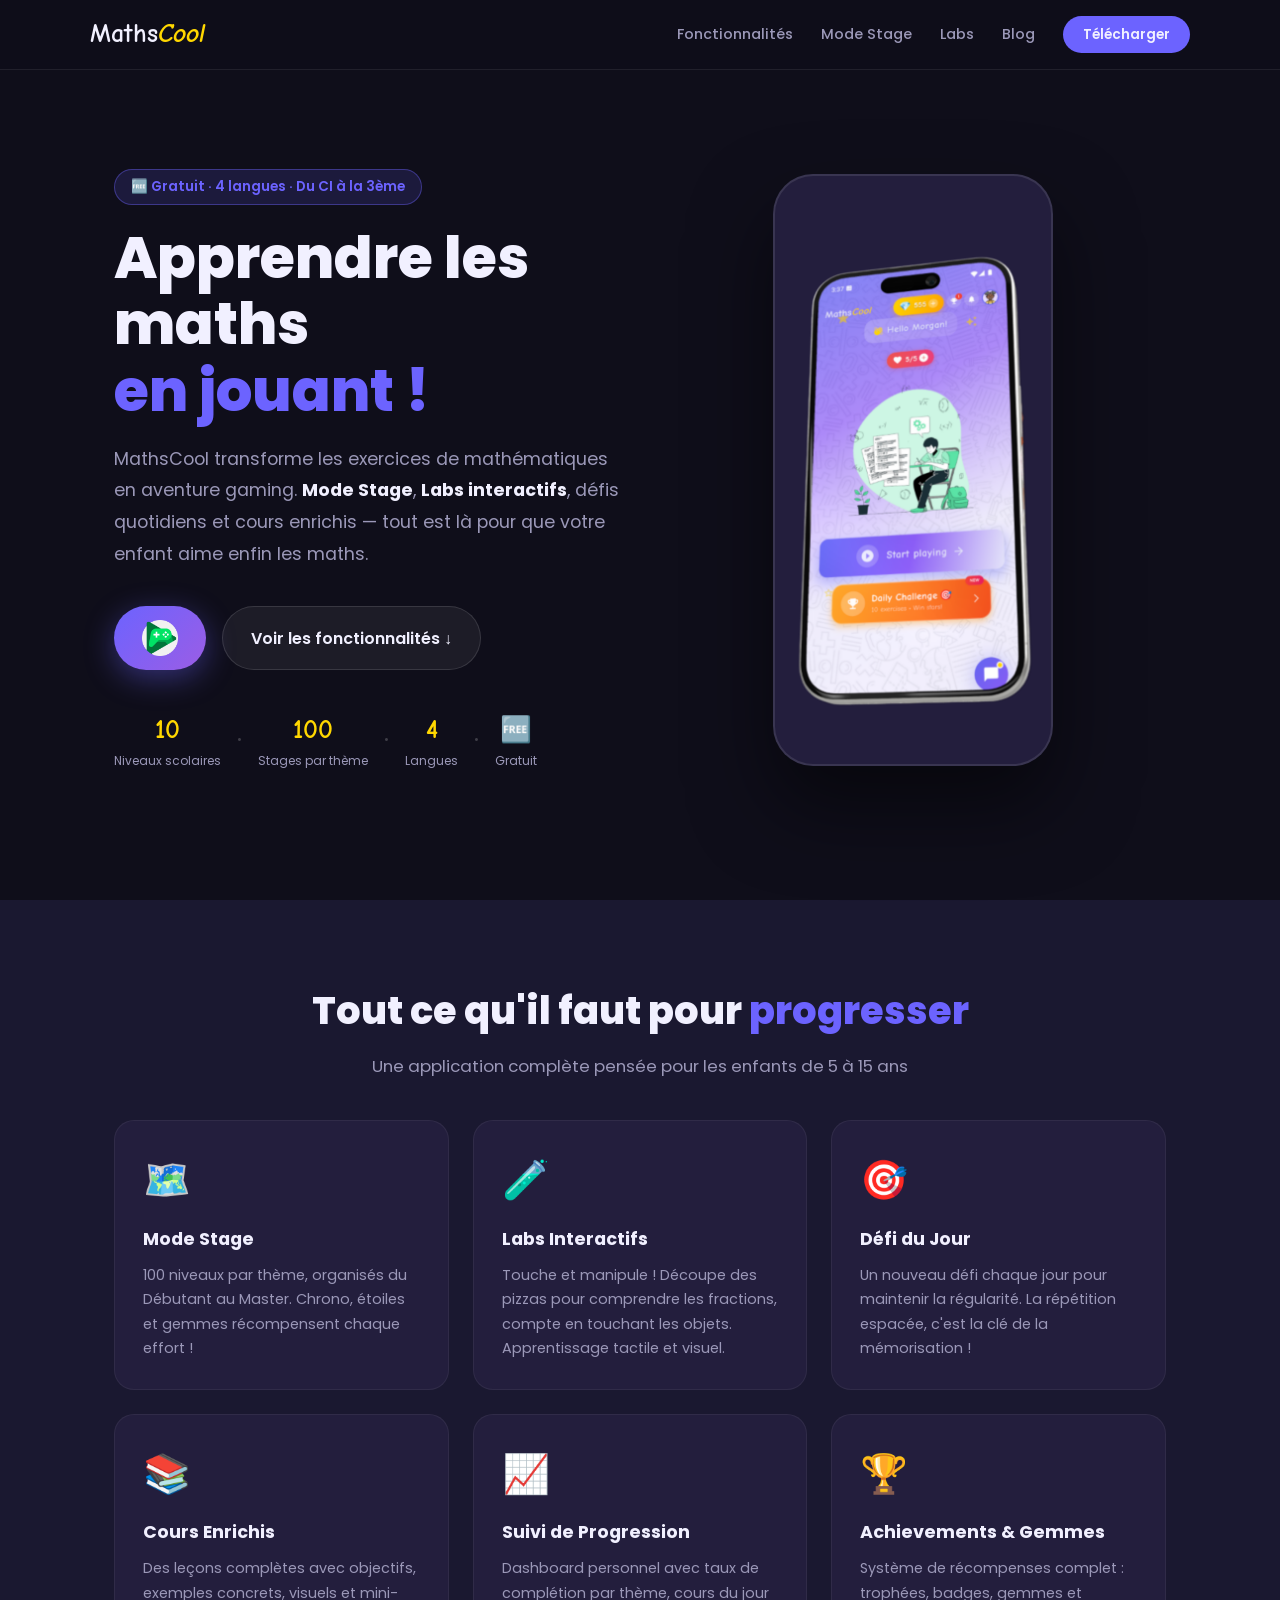
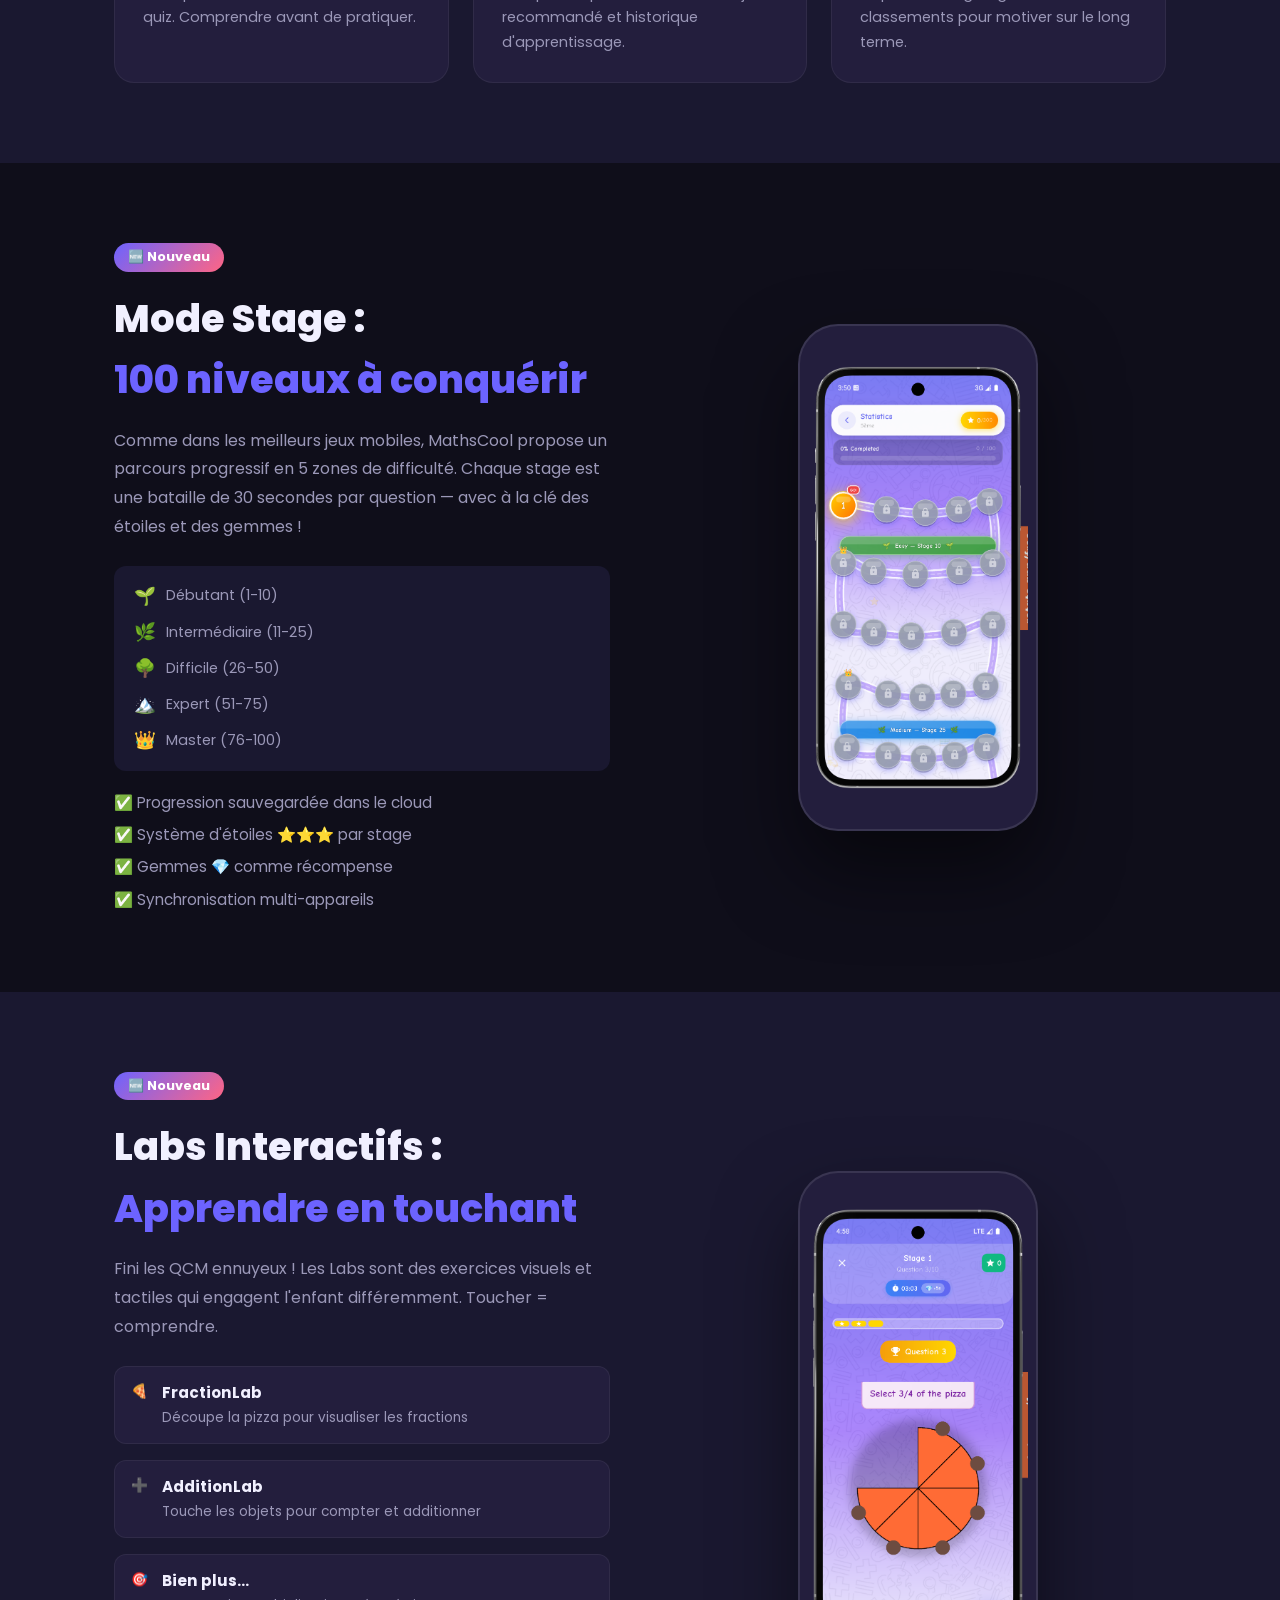
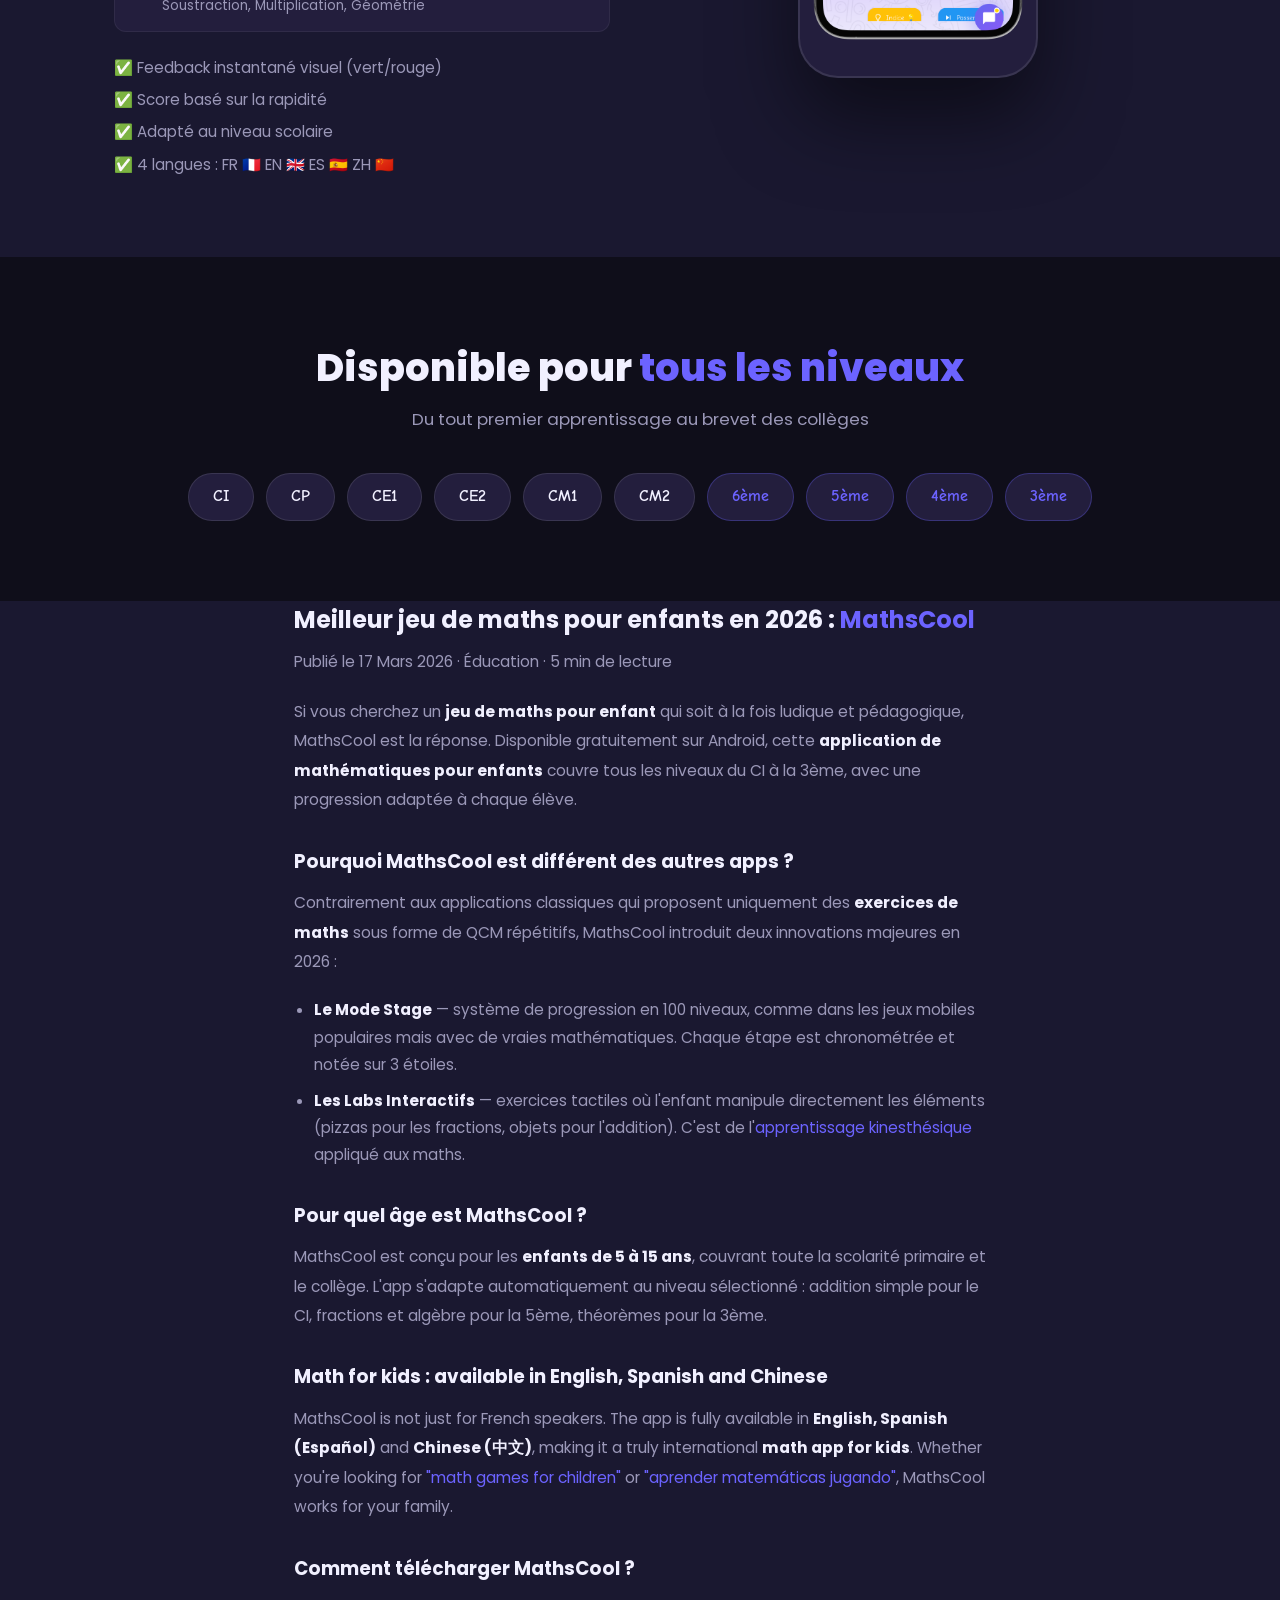
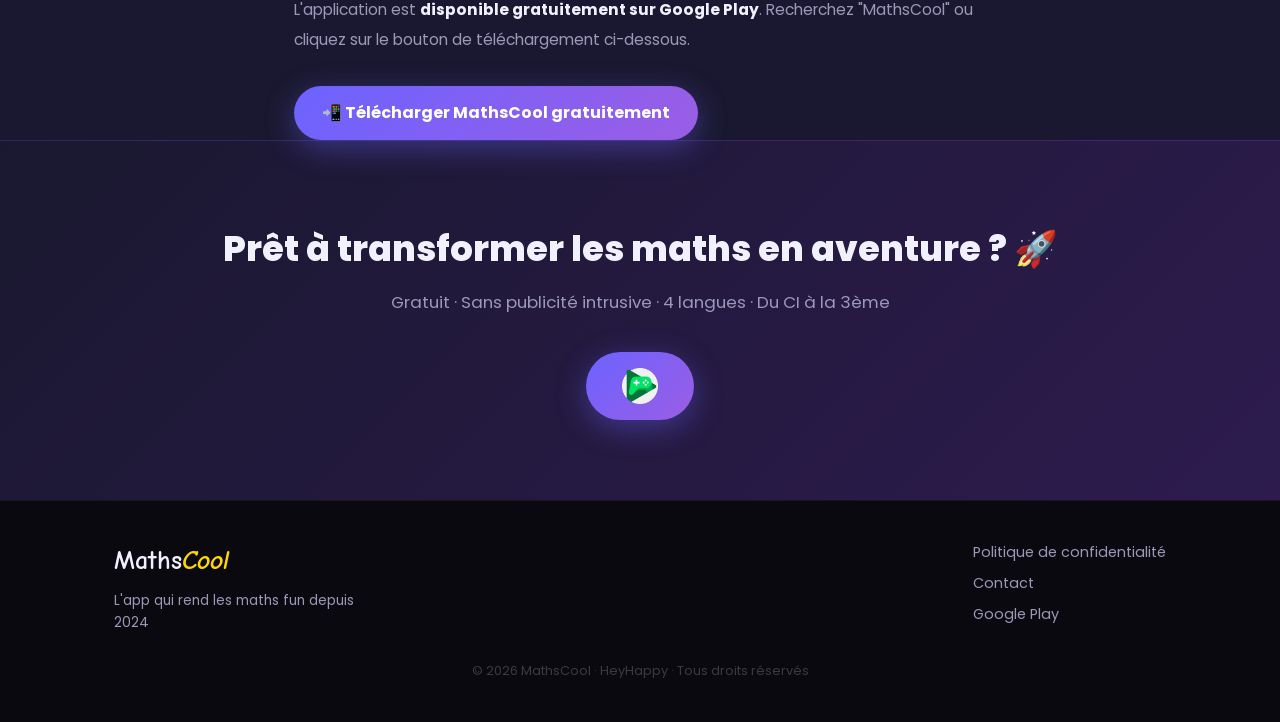
==== index.html @ ab399772 "Add files via upload" ====
<!DOCTYPE html>
<html lang="fr">
<head>
  <meta charset="UTF-8" />
  <meta name="viewport" content="width=device-width, initial-scale=1.0"/>

  <!-- ====== SEO TITLE & META ====== -->
  <title>MathsCool – Meilleur jeu de maths pour enfants (CI à 3ème) | Gratuit</title>
  <meta name="description"
        content="MathsCool : apprendre les maths en jouant ! Quiz, Labs interactifs, Mode Stage, Défis quotidiens. Gratuit, du CI à la 3ème. Disponible sur Google Play." />
  <meta name="keywords"
        content="jeux de maths enfant, math for kids, apprendre les maths en jouant, application mathématiques primaire collège, maths CE1 CE2 CM1 CM2, exercices maths interactifs, mathscool, quiz maths enfant, maths 6ème 5ème, jeu éducatif gratuit" />
  <meta name="author" content="MathsCool" />
  <meta name="robots" content="index, follow" />
  <link rel="canonical" href="https://happyazondekon.github.io/maths-cool/" />

  <!-- ====== OPEN GRAPH (Facebook / WhatsApp) ====== -->
  <meta property="og:type" content="website" />
  <meta property="og:url" content="https://happyazondekon.github.io/maths-cool/" />
  <meta property="og:title" content="MathsCool – Apprendre les maths en jouant 🎮" />
  <meta property="og:description"
        content="Mode Stage, Labs interactifs, Défis quotidiens. L'app qui transforme les maths en aventure. Gratuit sur Google Play !" />
  <meta property="og:image" content="https://happyazondekon.github.io/maths-cool/assets/og-image.png" />
  <meta property="og:locale" content="fr_FR" />
  <meta property="og:site_name" content="MathsCool" />

  <!-- ====== TWITTER CARD ====== -->
  <meta name="twitter:card" content="summary_large_image" />
  <meta name="twitter:title" content="MathsCool – Apprendre les maths en jouant 🎮" />
  <meta name="twitter:description"
        content="Mode Stage, Labs interactifs, quiz et défis quotidiens ! Gratuit pour enfants du CI à la 3ème." />
  <meta name="twitter:image" content="https://happyazondekon.github.io/maths-cool/assets/og-image.png" />

  <!-- ====== STRUCTURED DATA (Google Rich Snippets) ====== -->
  <script type="application/ld+json">
  {
    "@context": "https://schema.org",
    "@type": "SoftwareApplication",
    "name": "MathsCool",
    "operatingSystem": "ANDROID",
    "applicationCategory": "EducationalApplication",
    "genre": "Educational Game",
    "description": "MathsCool est l'application de mathématiques interactive pour enfants du CI à la 3ème. Mode Stage, Labs interactifs, Défis quotidiens, Cours enrichis.",
    "url": "https://happyazondekon.github.io/maths-cool/",
    "downloadUrl": "https://play.google.com/store/apps/details?id=com.heyhappy.mathscool",
    "screenshot": "https://happyazondekon.github.io/maths-cool/assets/screenshot1.png",
    "offers": {
      "@type": "Offer",
      "price": "0",
      "priceCurrency": "EUR"
    },
    "aggregateRating": {
      "@type": "AggregateRating",
      "ratingValue": "4.8",
      "ratingCount": "120"
    },
    "author": {
      "@type": "Organization",
      "name": "HeyHappy"
    },
    "inLanguage": ["fr", "en", "es", "zh"],
    "audience": {
      "@type": "EducationalAudience",
      "educationalRole": "student",
      "audienceType": "Children aged 5-15"
    }
  }
  </script>

  <!-- ====== FAVICON ====== -->
  <link rel="icon" type="image/png" href="assets/icon.png" />
  <link rel="apple-touch-icon" href="assets/icon.png" />

  <!-- ====== FONTS ====== -->
  <link rel="preconnect" href="https://fonts.googleapis.com" />
  <link href="https://fonts.googleapis.com/css2?family=Comic+Neue:wght@400;700&family=Poppins:wght@400;600;700;800&display=swap" rel="stylesheet" />

  <link rel="stylesheet" href="style.css" />
</head>

<body>

  <!-- ===== NAV ===== -->
  <nav class="navbar">
    <div class="nav-inner">
      <a href="#" class="nav-logo">Maths<span>Cool</span></a>
      <div class="nav-links">
        <a href="#features">Fonctionnalités</a>
        <a href="#stage">Mode Stage</a>
        <a href="#labs">Labs</a>
        <a href="#article">Blog</a>
        <a href="#download" class="btn-nav">Télécharger</a>
      </div>
    </div>
  </nav>

  <!-- ===== HERO ===== -->
  <header class="hero" id="hero">
    <div class="hero-content">
      <div class="hero-badge">🆓 Gratuit · 4 langues · Du CI à la 3ème</div>
      <h1>
        Apprendre les maths<br/>
        <span class="highlight">en jouant !</span>
      </h1>
      <p class="hero-sub">
        MathsCool transforme les exercices de mathématiques en aventure gaming.
        <strong>Mode Stage</strong>, <strong>Labs interactifs</strong>, défis quotidiens
        et cours enrichis — tout est là pour que votre enfant aime enfin les maths.
      </p>
      <div class="hero-cta">
        <a href="https://play.google.com/store/apps/details?id=com.heyhappy.mathscool"
           target="_blank" rel="noopener" class="btn-primary" id="download">
          <img src="assets/google-play-badge.png" alt="Télécharger sur Google Play" class="play-badge" />
        </a>
        <a href="#features" class="btn-secondary">Voir les fonctionnalités ↓</a>
      </div>
      <div class="hero-stats">
        <div class="stat"><span class="stat-num">10</span><span>Niveaux scolaires</span></div>
        <div class="stat-sep">·</div>
        <div class="stat"><span class="stat-num">100</span><span>Stages par thème</span></div>
        <div class="stat-sep">·</div>
        <div class="stat"><span class="stat-num">4</span><span>Langues</span></div>
        <div class="stat-sep">·</div>
        <div class="stat"><span class="stat-num">🆓</span><span>Gratuit</span></div>
      </div>
    </div>
    <div class="hero-visual">
      <div class="phone-mockup">
        <img src="assets/screenshot1.png" alt="Capture d'écran MathsCool - Accueil" loading="lazy" />
      </div>
    </div>
  </header>

  <!-- ===== FEATURES ===== -->
  <section class="features" id="features">
    <div class="container">
      <h2>Tout ce qu'il faut pour <span class="highlight">progresser</span></h2>
      <p class="section-sub">Une application complète pensée pour les enfants de 5 à 15 ans</p>

      <div class="feature-grid">
        <div class="feature-card">
          <div class="feature-icon">🗺️</div>
          <h3>Mode Stage</h3>
          <p>100 niveaux par thème, organisés du Débutant au Master. Chrono, étoiles et gemmes récompensent chaque effort !</p>
        </div>
        <div class="feature-card">
          <div class="feature-icon">🧪</div>
          <h3>Labs Interactifs</h3>
          <p>Touche et manipule ! Découpe des pizzas pour comprendre les fractions, compte en touchant les objets. Apprentissage tactile et visuel.</p>
        </div>
        <div class="feature-card">
          <div class="feature-icon">🎯</div>
          <h3>Défi du Jour</h3>
          <p>Un nouveau défi chaque jour pour maintenir la régularité. La répétition espacée, c'est la clé de la mémorisation !</p>
        </div>
        <div class="feature-card">
          <div class="feature-icon">📚</div>
          <h3>Cours Enrichis</h3>
          <p>Des leçons complètes avec objectifs, exemples concrets, visuels et mini-quiz. Comprendre avant de pratiquer.</p>
        </div>
        <div class="feature-card">
          <div class="feature-icon">📈</div>
          <h3>Suivi de Progression</h3>
          <p>Dashboard personnel avec taux de complétion par thème, cours du jour recommandé et historique d'apprentissage.</p>
        </div>
        <div class="feature-card">
          <div class="feature-icon">🏆</div>
          <h3>Achievements & Gemmes</h3>
          <p>Système de récompenses complet : trophées, badges, gemmes et classements pour motiver sur le long terme.</p>
        </div>
      </div>
    </div>
  </section>

  <!-- ===== MODE STAGE ===== -->
  <section class="stage-section" id="stage">
    <div class="container">
      <div class="split-layout">
        <div class="split-text">
          <div class="section-badge">🆕 Nouveau</div>
          <h2>Mode Stage :<br/><span class="highlight">100 niveaux à conquérir</span></h2>
          <p>
            Comme dans les meilleurs jeux mobiles, MathsCool propose un parcours progressif
            en 5 zones de difficulté. Chaque stage est une bataille de 30 secondes
            par question — avec à la clé des étoiles et des gemmes !
          </p>
          <div class="difficulty-zones">
            <div class="zone"><span class="zone-icon">🌱</span><span>Débutant (1-10)</span></div>
            <div class="zone"><span class="zone-icon">🌿</span><span>Intermédiaire (11-25)</span></div>
            <div class="zone"><span class="zone-icon">🌳</span><span>Difficile (26-50)</span></div>
            <div class="zone"><span class="zone-icon">🏔️</span><span>Expert (51-75)</span></div>
            <div class="zone"><span class="zone-icon">👑</span><span>Master (76-100)</span></div>
          </div>
          <ul class="check-list">
            <li>✅ Progression sauvegardée dans le cloud</li>
            <li>✅ Système d'étoiles ⭐⭐⭐ par stage</li>
            <li>✅ Gemmes 💎 comme récompense</li>
            <li>✅ Synchronisation multi-appareils</li>
          </ul>
        </div>
        <div class="split-visual">
          <div class="phone-mockup small">
            <img src="assets/screenshot-stage.png" alt="Capture d'écran Mode Stage MathsCool" loading="lazy" />
          </div>
        </div>
      </div>
    </div>
  </section>

  <!-- ===== LABS ===== -->
  <section class="labs-section" id="labs">
    <div class="container">
      <div class="split-layout reverse">
        <div class="split-visual">
          <div class="phone-mockup small">
            <img src="assets/screenshot-labs.png" alt="Capture d'écran Labs Interactifs MathsCool" loading="lazy" />
          </div>
        </div>
        <div class="split-text">
          <div class="section-badge">🆕 Nouveau</div>
          <h2>Labs Interactifs :<br/><span class="highlight">Apprendre en touchant</span></h2>
          <p>
            Fini les QCM ennuyeux ! Les Labs sont des exercices visuels et
            tactiles qui engagent l'enfant différemment. Toucher = comprendre.
          </p>
          <div class="labs-types">
            <div class="lab-type">
              <span class="lab-emoji">🍕</span>
              <div>
                <strong>FractionLab</strong>
                <span>Découpe la pizza pour visualiser les fractions</span>
              </div>
            </div>
            <div class="lab-type">
              <span class="lab-emoji">➕</span>
              <div>
                <strong>AdditionLab</strong>
                <span>Touche les objets pour compter et additionner</span>
              </div>
            </div>
            <div class="lab-type">
              <span class="lab-emoji">🎯</span>
              <div>
                <strong>Bien plus...</strong>
                <span>Soustraction, Multiplication, Géométrie</span>
              </div>
            </div>
          </div>
          <ul class="check-list">
            <li>✅ Feedback instantané visuel (vert/rouge)</li>
            <li>✅ Score basé sur la rapidité</li>
            <li>✅ Adapté au niveau scolaire</li>
            <li>✅ 4 langues : FR 🇫🇷 EN 🇬🇧 ES 🇪🇸 ZH 🇨🇳</li>
          </ul>
        </div>
      </div>
    </div>
  </section>

  <!-- ===== NIVEAUX ===== -->
  <section class="levels-section">
    <div class="container">
      <h2>Disponible pour <span class="highlight">tous les niveaux</span></h2>
      <p class="section-sub">Du tout premier apprentissage au brevet des collèges</p>
      <div class="levels-grid">
        <div class="level-chip">CI</div>
        <div class="level-chip">CP</div>
        <div class="level-chip">CE1</div>
        <div class="level-chip">CE2</div>
        <div class="level-chip">CM1</div>
        <div class="level-chip">CM2</div>
        <div class="level-chip college">6ème</div>
        <div class="level-chip college">5ème</div>
        <div class="level-chip college">4ème</div>
        <div class="level-chip college">3ème</div>
      </div>
    </div>
  </section>

  <!-- ===== ARTICLE SEO ===== -->
  <article class="article-section" id="article">
    <div class="container article-content">
      <h2>Meilleur jeu de maths pour enfants en 2026 : <span class="highlight">MathsCool</span></h2>
      <p class="article-meta">Publié le 17 Mars 2026 · Éducation · 5 min de lecture</p>

      <p>
        Si vous cherchez un <strong>jeu de maths pour enfant</strong> qui soit à la fois
        ludique et pédagogique, MathsCool est la réponse. Disponible gratuitement sur
        Android, cette <strong>application de mathématiques pour enfants</strong> couvre
        tous les niveaux du CI à la 3ème, avec une progression adaptée à chaque élève.
      </p>

      <h3>Pourquoi MathsCool est différent des autres apps ?</h3>
      <p>
        Contrairement aux applications classiques qui proposent uniquement des
        <strong>exercices de maths</strong> sous forme de QCM répétitifs,
        MathsCool introduit deux innovations majeures en 2026 :
      </p>
      <ul>
        <li>
          <strong>Le Mode Stage</strong> — système de progression en 100 niveaux,
          comme dans les jeux mobiles populaires mais avec de vraies mathématiques.
          Chaque étape est chronométrée et notée sur 3 étoiles.
        </li>
        <li>
          <strong>Les Labs Interactifs</strong> — exercices tactiles où l'enfant
          manipule directement les éléments (pizzas pour les fractions, objets pour l'addition).
          C'est de l'<em>apprentissage kinesthésique</em> appliqué aux maths.
        </li>
      </ul>

      <h3>Pour quel âge est MathsCool ?</h3>
      <p>
        MathsCool est conçu pour les <strong>enfants de 5 à 15 ans</strong>,
        couvrant toute la scolarité primaire et le collège. L'app s'adapte
        automatiquement au niveau sélectionné : addition simple pour le CI,
        fractions et algèbre pour la 5ème, théorèmes pour la 3ème.
      </p>

      <h3>Math for kids : available in English, Spanish and Chinese</h3>
      <p>
        MathsCool is not just for French speakers. The app is fully available
        in <strong>English, Spanish (Español)</strong> and <strong>Chinese (中文)</strong>,
        making it a truly international <strong>math app for kids</strong>.
        Whether you're looking for <em>"math games for children"</em> or
        <em>"aprender matemáticas jugando"</em>, MathsCool works for your family.
      </p>

      <h3>Comment télécharger MathsCool ?</h3>
      <p>
        L'application est <strong>disponible gratuitement sur Google Play</strong>.
        Recherchez "MathsCool" ou cliquez sur le bouton de téléchargement ci-dessous.
      </p>

      <div class="article-cta">
        <a href="https://play.google.com/store/apps/details?id=com.heyhappy.mathscool"
           target="_blank" rel="noopener" class="btn-primary">
          📲 Télécharger MathsCool gratuitement
        </a>
      </div>
    </div>
  </article>

  <!-- ===== DOWNLOAD CTA ===== -->
  <section class="download-cta">
    <div class="container">
      <h2>Prêt à transformer les maths en aventure ? 🚀</h2>
      <p>Gratuit · Sans publicité intrusive · 4 langues · Du CI à la 3ème</p>
      <a href="https://play.google.com/store/apps/details?id=com.heyhappy.mathscool"
         target="_blank" rel="noopener" class="btn-primary large">
        <img src="assets/google-play-badge.png" alt="Disponible sur Google Play" class="play-badge" />
      </a>
    </div>
  </section>

  <!-- ===== FOOTER ===== -->
  <footer class="footer">
    <div class="container">
      <div class="footer-inner">
        <div class="footer-brand">
          <span class="nav-logo">Maths<span>Cool</span></span>
          <p>L'app qui rend les maths fun depuis 2024</p>
        </div>
        <div class="footer-links">
          <a href="https://www.freeprivacypolicy.com/live/e637e9c8-9095-4940-a49b-287ad8f04180">Politique de confidentialité</a>
          <a href="mailto:heyhappyproject@gmail.com">Contact</a>
          <a href="https://play.google.com/store/apps/details?id=com.heyhappy.mathscool" target="_blank">Google Play</a>
        </div>
      </div>
      <p class="footer-copy">© 2026 MathsCool · HeyHappy · Tous droits réservés</p>
    </div>
  </footer>

</body>
</html>
---- style.css ----
/* ================================================
   MathsCool Landing Page - style.css
   ================================================ */

:root {
  --primary: #6C63FF;
  --secondary: #FF6584;
  --accent: #FFD700;
  --success: #10B981;
  --info: #0EA5E9;
  --bg: #0F0E1A;
  --surface: #1A1830;
  --surface2: #231E3D;
  --text: #F1F0FF;
  --text-muted: #9B98B8;
  --radius: 20px;
  --radius-sm: 12px;
  --font: 'Poppins', sans-serif;
  --font-fun: 'Comic Neue', cursive;
}

* { margin: 0; padding: 0; box-sizing: border-box; }

html { scroll-behavior: smooth; }

body {
  font-family: var(--font);
  background: var(--bg);
  color: var(--text);
  line-height: 1.6;
  overflow-x: hidden;
}

/* ===== UTILS ===== */
.container { max-width: 1100px; margin: 0 auto; padding: 0 24px; }
.highlight { color: var(--primary); }
.section-sub { color: var(--text-muted); font-size: 1.05rem; margin-top: 8px; margin-bottom: 40px; }

/* ===== NAVBAR ===== */
.navbar {
  position: fixed;
  top: 0; left: 0; right: 0;
  z-index: 100;
  background: rgba(15, 14, 26, 0.9);
  backdrop-filter: blur(12px);
  border-bottom: 1px solid rgba(255,255,255,0.08);
  padding: 14px 24px;
}
.nav-inner {
  max-width: 1100px;
  margin: 0 auto;
  display: flex;
  align-items: center;
  justify-content: space-between;
}
.nav-logo {
  font-family: var(--font-fun);
  font-size: 1.6rem;
  font-weight: 700;
  color: var(--text);
  text-decoration: none;
}
.nav-logo span { color: var(--accent); font-style: italic; }
.nav-links { display: flex; align-items: center; gap: 28px; }
.nav-links a {
  color: var(--text-muted);
  text-decoration: none;
  font-size: 0.9rem;
  font-weight: 500;
  transition: color 0.2s;
}
.nav-links a:hover { color: var(--text); }
.btn-nav {
  background: var(--primary) !important;
  color: var(--text) !important;
  padding: 8px 20px;
  border-radius: 50px;
  font-size: 0.85rem !important;
  font-weight: 600 !important;
  transition: opacity 0.2s !important;
}
.btn-nav:hover { opacity: 0.85; }

/* ===== HERO ===== */
.hero {
  min-height: 100vh;
  display: flex;
  align-items: center;
  justify-content: space-between;
  gap: 40px;
  padding: 120px 24px 80px;
  max-width: 1100px;
  margin: 0 auto;
}
.hero-content { flex: 1; }
.hero-badge {
  display: inline-block;
  background: rgba(108, 99, 255, 0.15);
  border: 1px solid rgba(108, 99, 255, 0.4);
  color: var(--primary);
  padding: 6px 16px;
  border-radius: 50px;
  font-size: 0.85rem;
  font-weight: 600;
  margin-bottom: 20px;
}
.hero h1 {
  font-size: clamp(2.2rem, 5vw, 3.6rem);
  font-weight: 800;
  line-height: 1.15;
  margin-bottom: 20px;
}
.hero-sub {
  color: var(--text-muted);
  font-size: 1.1rem;
  max-width: 520px;
  margin-bottom: 36px;
  line-height: 1.8;
}
.hero-sub strong { color: var(--text); }
.hero-cta { display: flex; flex-wrap: wrap; gap: 16px; margin-bottom: 40px; }

.btn-primary {
  display: inline-flex;
  align-items: center;
  gap: 10px;
  background: linear-gradient(135deg, var(--primary), #9B5DE5);
  color: white;
  padding: 14px 28px;
  border-radius: 50px;
  text-decoration: none;
  font-weight: 700;
  font-size: 1rem;
  box-shadow: 0 8px 30px rgba(108, 99, 255, 0.4);
  transition: transform 0.2s, box-shadow 0.2s;
}
.btn-primary:hover { transform: translateY(-2px); box-shadow: 0 12px 40px rgba(108, 99, 255, 0.5); }
.btn-primary.large { font-size: 1.1rem; padding: 16px 36px; }
.play-badge { height: 36px; }

.btn-secondary {
  display: inline-flex;
  align-items: center;
  gap: 8px;
  background: rgba(255,255,255,0.06);
  border: 1px solid rgba(255,255,255,0.12);
  color: var(--text);
  padding: 14px 28px;
  border-radius: 50px;
  text-decoration: none;
  font-weight: 600;
  transition: background 0.2s;
}
.btn-secondary:hover { background: rgba(255,255,255,0.1); }

.hero-stats {
  display: flex;
  align-items: center;
  gap: 16px;
  flex-wrap: wrap;
}
.stat { display: flex; flex-direction: column; align-items: center; }
.stat-num { font-size: 1.6rem; font-weight: 800; color: var(--accent); font-family: var(--font-fun); }
.stat span:last-child { font-size: 0.75rem; color: var(--text-muted); }
.stat-sep { color: rgba(255,255,255,0.2); font-size: 1.5rem; }

.hero-visual { flex: 1; display: flex; justify-content: center; }
.phone-mockup {
  position: relative;
  width: 280px;
  aspect-ratio: 9/19;
  background: var(--surface2);
  border-radius: 40px;
  padding: 8px;
  border: 2px solid rgba(255,255,255,0.1);
  box-shadow: 0 40px 80px rgba(0,0,0,0.5);
  overflow: hidden;
}
.phone-mockup.small { width: 240px; }
.phone-mockup img {
  width: 100%;
  height: 100%;
  object-fit: cover;
  border-radius: 34px;
}

/* ===== SECTIONS ===== */
section { padding: 80px 0; }
section h2 { font-size: clamp(1.6rem, 3.5vw, 2.4rem); font-weight: 800; margin-bottom: 12px; }

/* ===== FEATURES ===== */
.features { background: var(--surface); }
.features h2, .features .section-sub { text-align: center; }
.feature-grid {
  display: grid;
  grid-template-columns: repeat(auto-fit, minmax(280px, 1fr));
  gap: 24px;
}
.feature-card {
  background: var(--surface2);
  border: 1px solid rgba(255,255,255,0.06);
  border-radius: var(--radius);
  padding: 28px;
  transition: transform 0.2s, border-color 0.2s;
}
.feature-card:hover { transform: translateY(-4px); border-color: rgba(108, 99, 255, 0.3); }
.feature-icon { font-size: 2.4rem; margin-bottom: 14px; }
.feature-card h3 { font-size: 1.1rem; font-weight: 700; margin-bottom: 10px; }
.feature-card p { color: var(--text-muted); font-size: 0.9rem; line-height: 1.7; }

/* ===== STAGE SECTION ===== */
.stage-section { background: var(--bg); }
.split-layout { display: flex; align-items: center; gap: 60px; }
.split-layout.reverse { flex-direction: row-reverse; }
.split-text { flex: 1; }
.split-visual { flex: 1; display: flex; justify-content: center; }

.section-badge {
  display: inline-block;
  background: linear-gradient(135deg, var(--primary), var(--secondary));
  color: white;
  padding: 4px 14px;
  border-radius: 50px;
  font-size: 0.8rem;
  font-weight: 700;
  margin-bottom: 16px;
}
.split-text h2 { margin-bottom: 16px; }
.split-text p { color: var(--text-muted); font-size: 1rem; line-height: 1.8; margin-bottom: 24px; }

.difficulty-zones {
  background: var(--surface);
  border-radius: var(--radius-sm);
  padding: 16px 20px;
  margin-bottom: 20px;
  display: flex;
  flex-direction: column;
  gap: 8px;
}
.zone { display: flex; align-items: center; gap: 10px; font-size: 0.9rem; color: var(--text-muted); }
.zone-icon { font-size: 1.1rem; }

.check-list { list-style: none; display: flex; flex-direction: column; gap: 8px; }
.check-list li { font-size: 0.95rem; color: var(--text-muted); }

/* ===== LABS SECTION ===== */
.labs-section { background: var(--surface); }
.labs-types { display: flex; flex-direction: column; gap: 16px; margin-bottom: 24px; }
.lab-type {
  display: flex;
  align-items: flex-start;
  gap: 14px;
  background: var(--surface2);
  border-radius: var(--radius-sm);
  padding: 14px 16px;
  border: 1px solid rgba(255,255,255,0.06);
}
.lab-emoji { font-size: 1.8rem; flex-shrink: 0; }
.lab-type div { display: flex; flex-direction: column; gap: 2px; }
.lab-type strong { font-size: 0.95rem; font-weight: 700; }
.lab-type span { font-size: 0.85rem; color: var(--text-muted); }

/* ===== LEVELS ===== */
.levels-section { background: var(--bg); text-align: center; }
.levels-section h2 { margin-bottom: 8px; }
.levels-grid {
  display: flex;
  flex-wrap: wrap;
  gap: 12px;
  justify-content: center;
  margin-top: 32px;
}
.level-chip {
  background: var(--surface2);
  border: 1px solid rgba(255,255,255,0.1);
  border-radius: 50px;
  padding: 10px 24px;
  font-size: 1rem;
  font-weight: 700;
  font-family: var(--font-fun);
  color: var(--text);
  transition: all 0.2s;
}
.level-chip:hover { background: var(--primary); border-color: var(--primary); transform: scale(1.05); }
.level-chip.college { border-color: rgba(108, 99, 255, 0.3); color: var(--primary); }

/* ===== ARTICLE ===== */
.article-section { background: var(--surface); }
.article-content {
  max-width: 740px;
}
.article-content h2 { margin-bottom: 8px; }
.article-meta { color: var(--text-muted); font-size: 0.85rem; margin-bottom: 28px; }
.article-content p { color: var(--text-muted); font-size: 0.97rem; line-height: 1.9; margin-bottom: 20px; }
.article-content h3 { font-size: 1.15rem; font-weight: 700; margin-bottom: 12px; margin-top: 32px; color: var(--text); }
.article-content ul { margin-left: 20px; margin-bottom: 20px; }
.article-content li { color: var(--text-muted); font-size: 0.95rem; line-height: 1.8; margin-bottom: 8px; }
.article-content strong { color: var(--text); }
.article-content em { color: var(--primary); font-style: normal; }
.article-cta { margin-top: 32px; }

/* ===== DOWNLOAD CTA ===== */
.download-cta {
  background: linear-gradient(135deg, #1A1830 0%, #2D1B4E 100%);
  text-align: center;
  padding: 80px 24px;
  border-top: 1px solid rgba(108, 99, 255, 0.2);
}
.download-cta h2 { font-size: clamp(1.5rem, 3vw, 2.2rem); margin-bottom: 12px; }
.download-cta p { color: var(--text-muted); margin-bottom: 36px; font-size: 1.05rem; }

/* ===== FOOTER ===== */
.footer {
  background: #0A090F;
  padding: 40px 24px;
  border-top: 1px solid rgba(255,255,255,0.06);
}
.footer-inner {
  display: flex;
  justify-content: space-between;
  align-items: flex-start;
  flex-wrap: wrap;
  gap: 24px;
  margin-bottom: 28px;
}
.footer-brand p { color: var(--text-muted); font-size: 0.85rem; margin-top: 8px; max-width: 260px; }
.footer-links { display: flex; flex-direction: column; gap: 8px; }
.footer-links a { color: var(--text-muted); font-size: 0.9rem; text-decoration: none; transition: color 0.2s; }
.footer-links a:hover { color: var(--text); }
.footer-copy { color: rgba(255,255,255,0.2); font-size: 0.8rem; text-align: center; }

/* ===== RESPONSIVE ===== */
@media (max-width: 768px) {
  .hero { flex-direction: column; text-align: center; padding-top: 100px; }
  .hero-sub { margin: 0 auto 32px; }
  .hero-cta { justify-content: center; }
  .hero-stats { justify-content: center; }
  .hero-visual { display: none; }
  .split-layout, .split-layout.reverse { flex-direction: column; }
  .nav-links a:not(.btn-nav) { display: none; }
  .feature-grid { grid-template-columns: 1fr; }
  .footer-inner { flex-direction: column; }
}
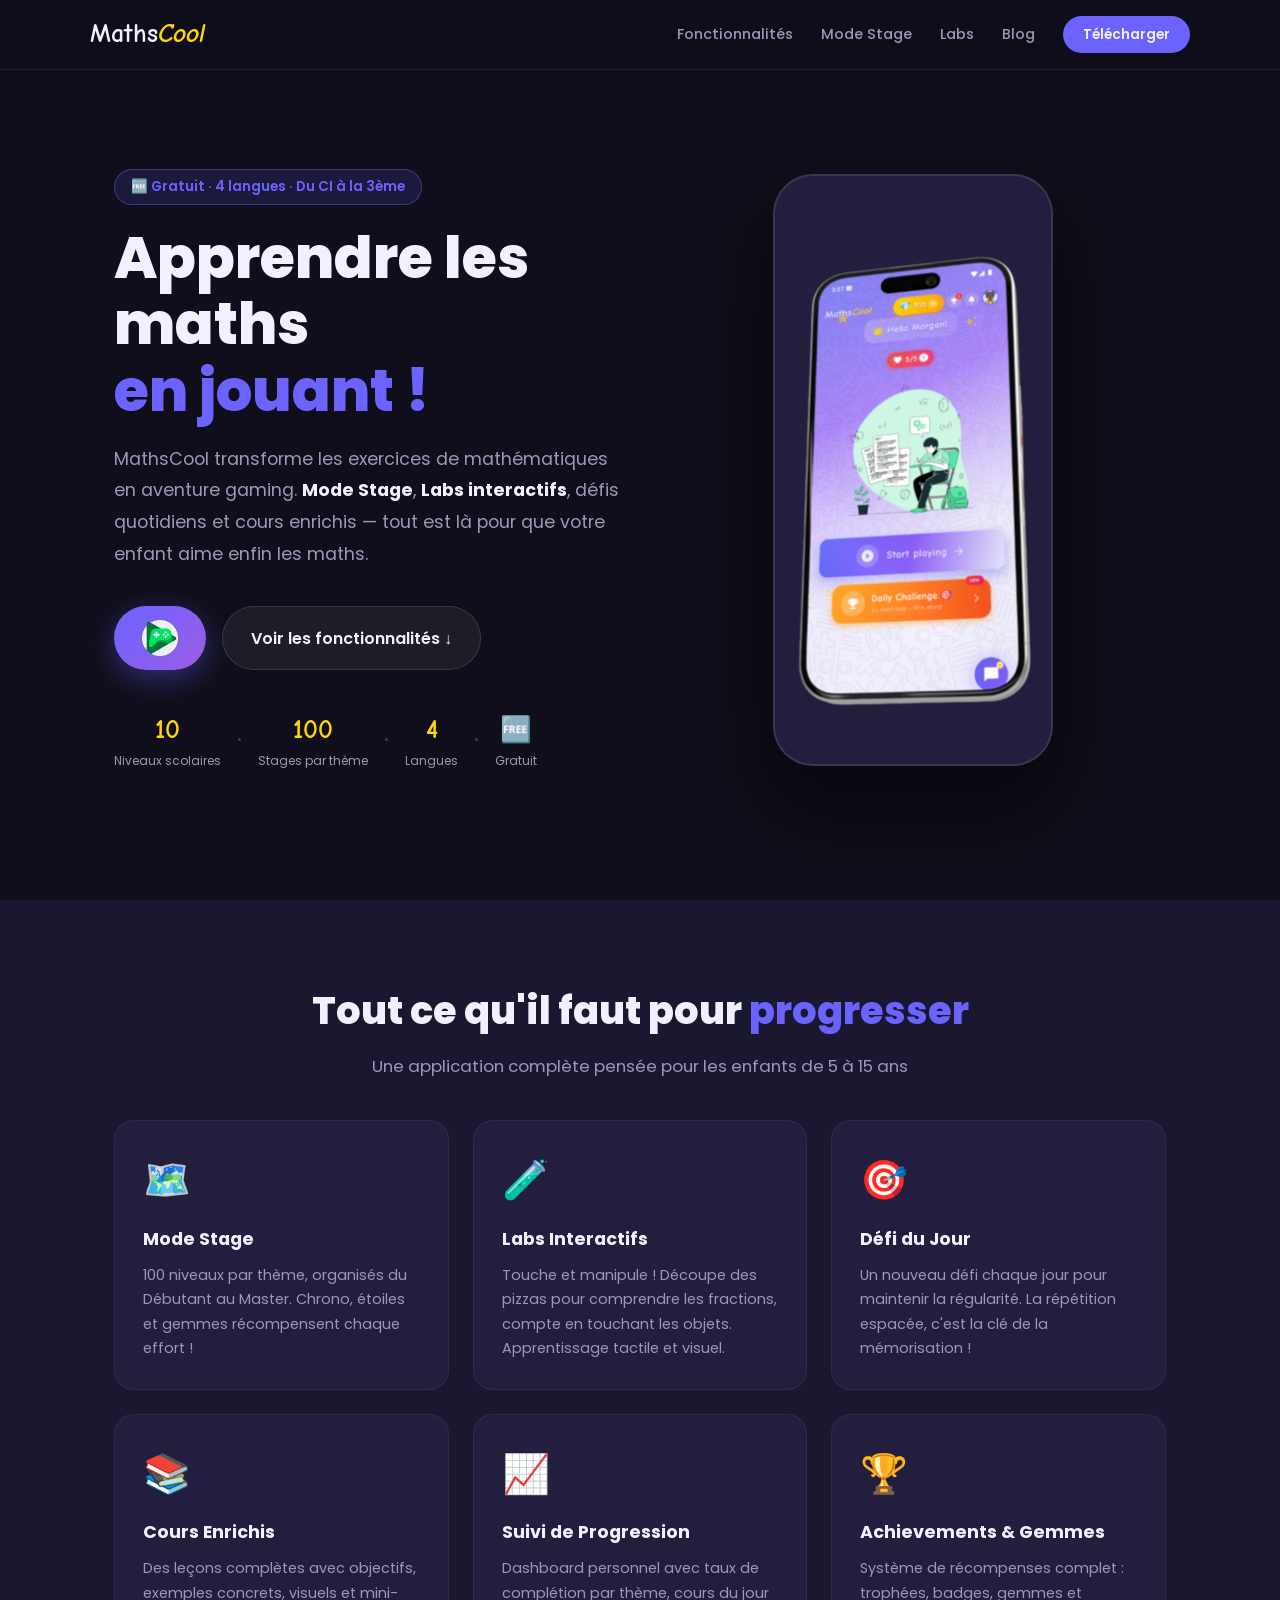
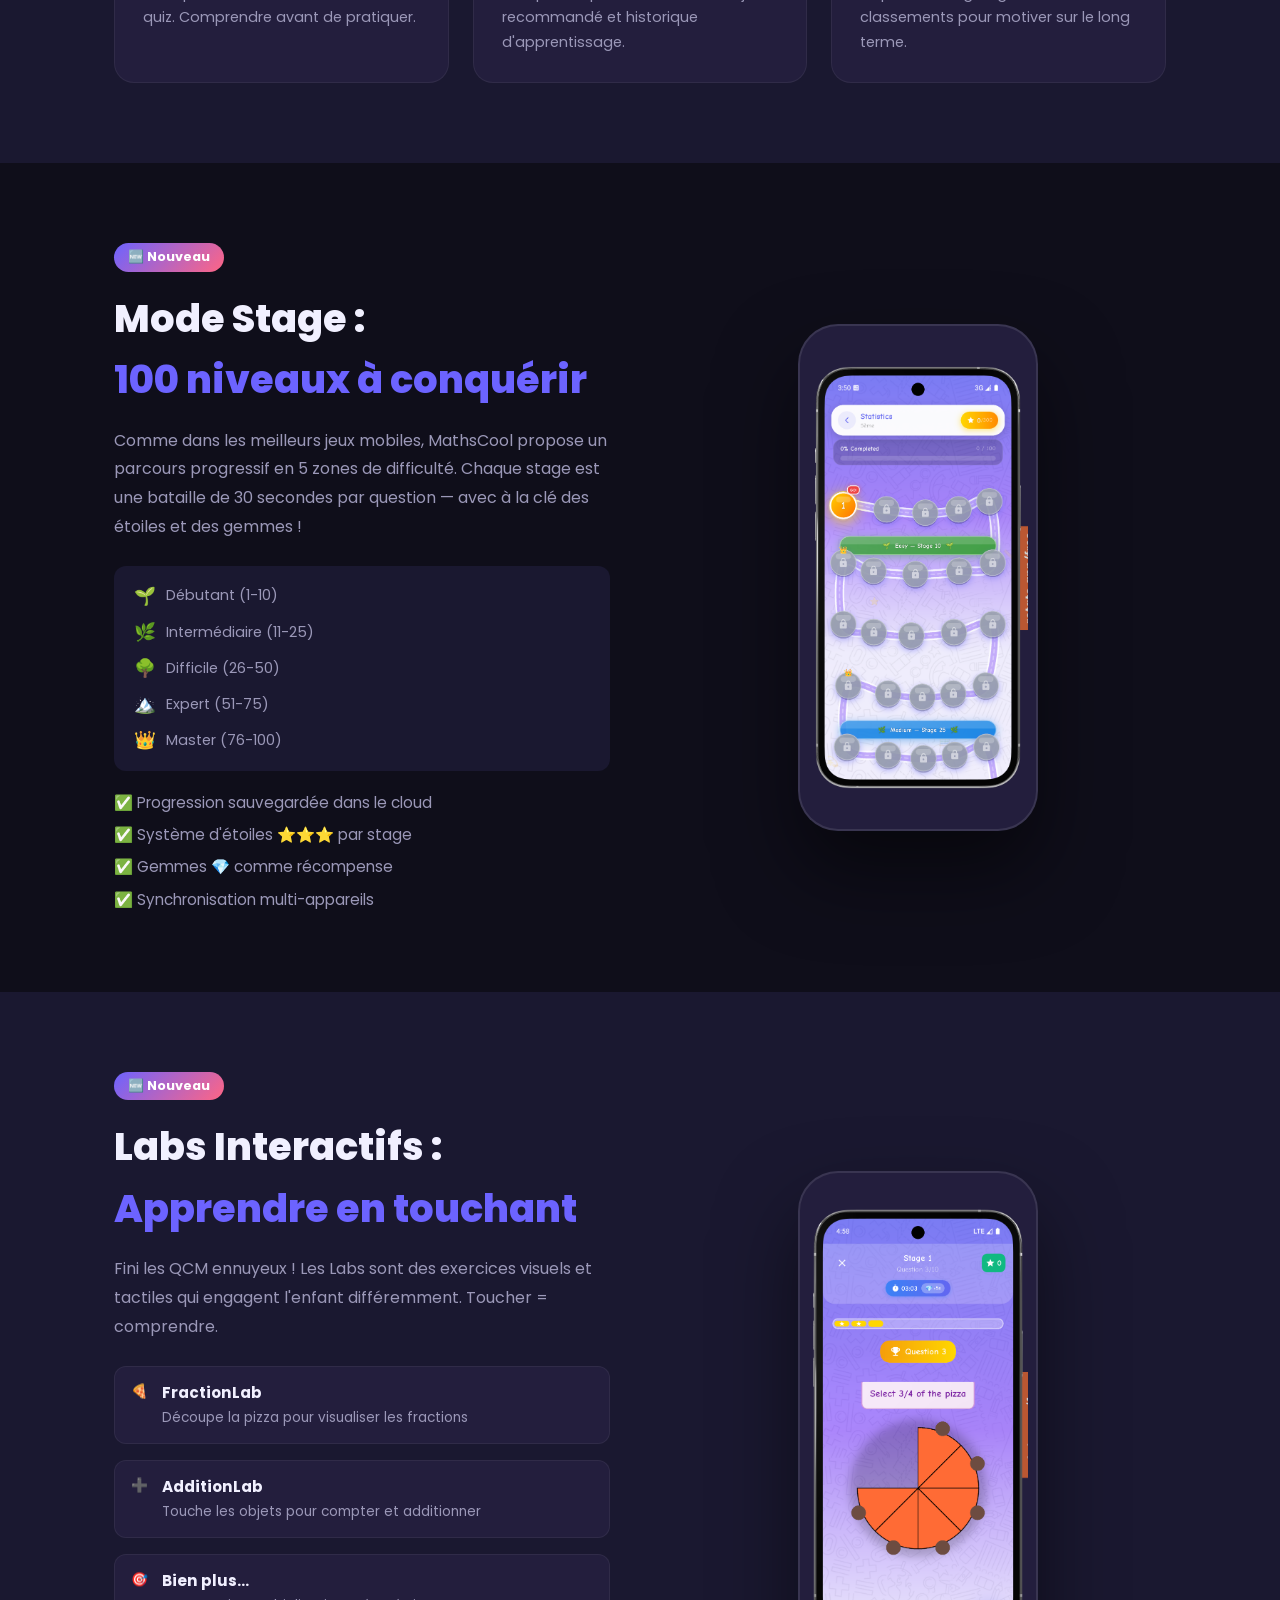
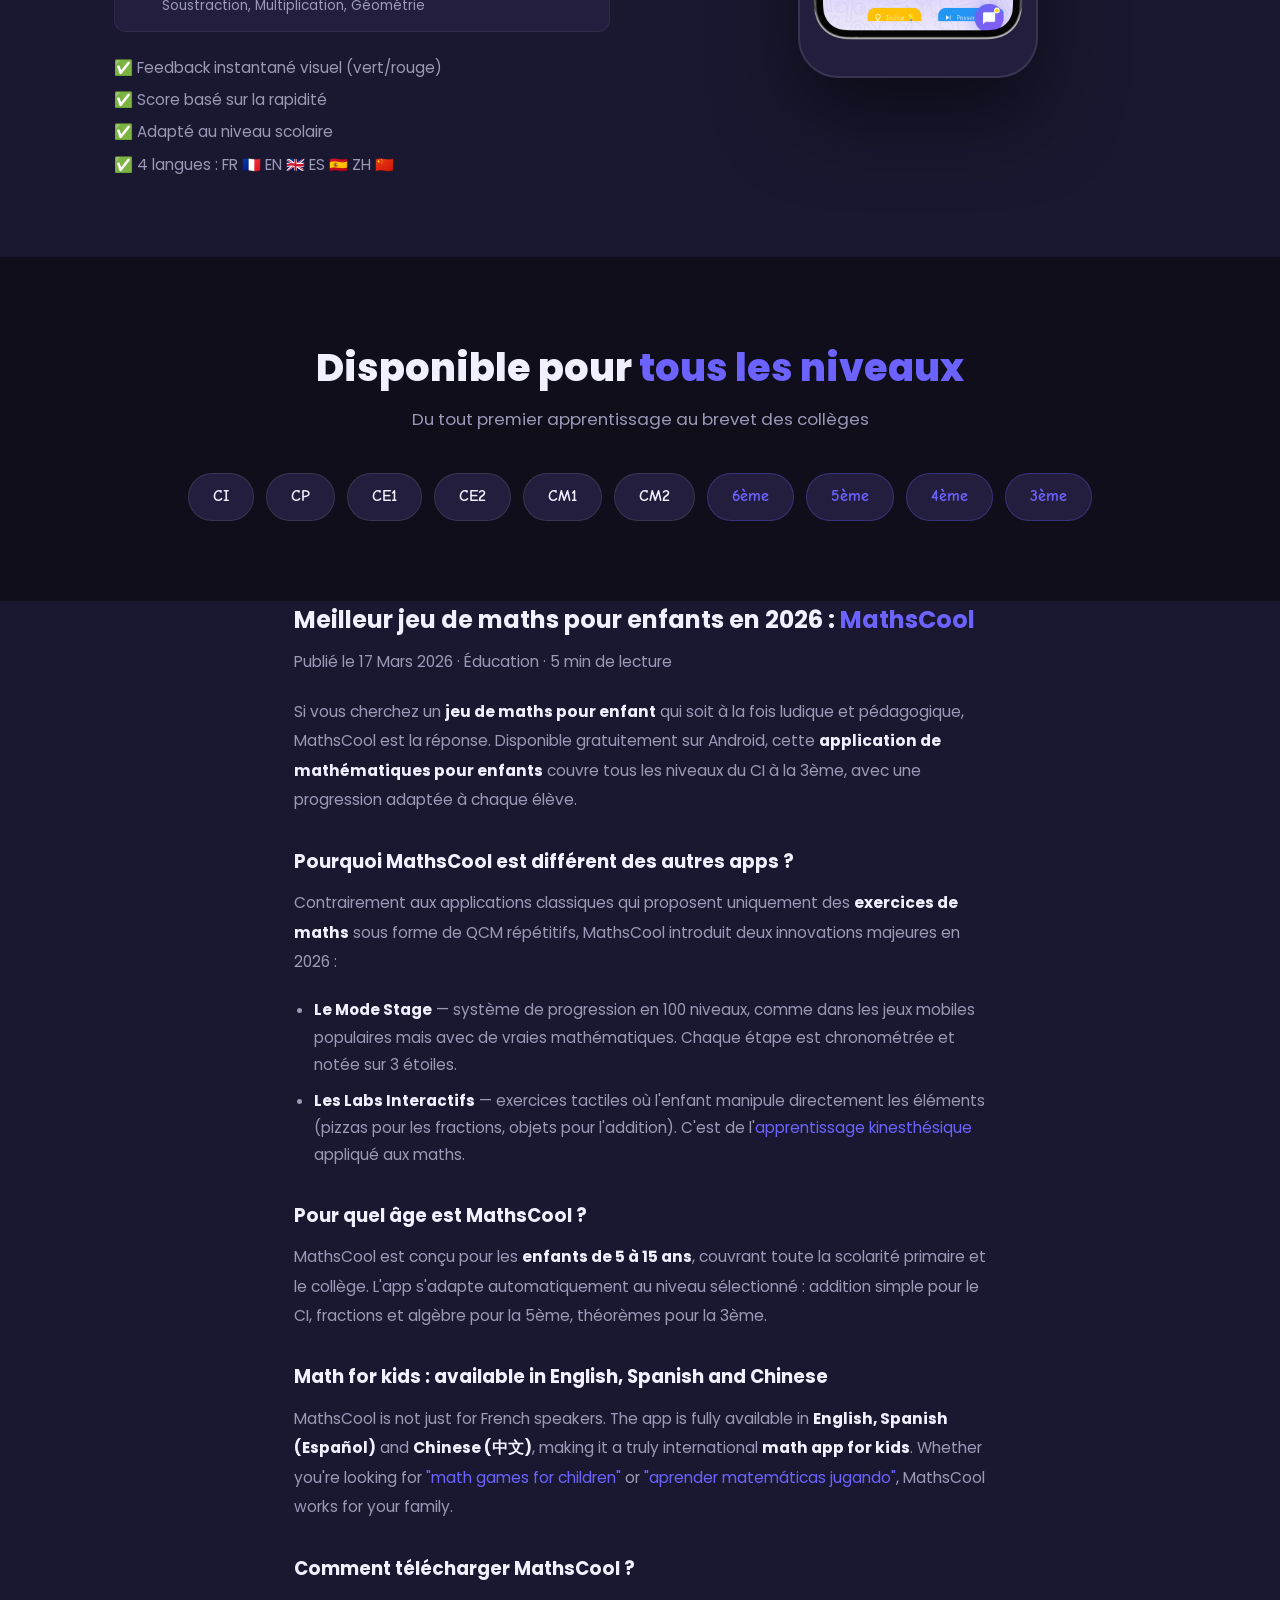
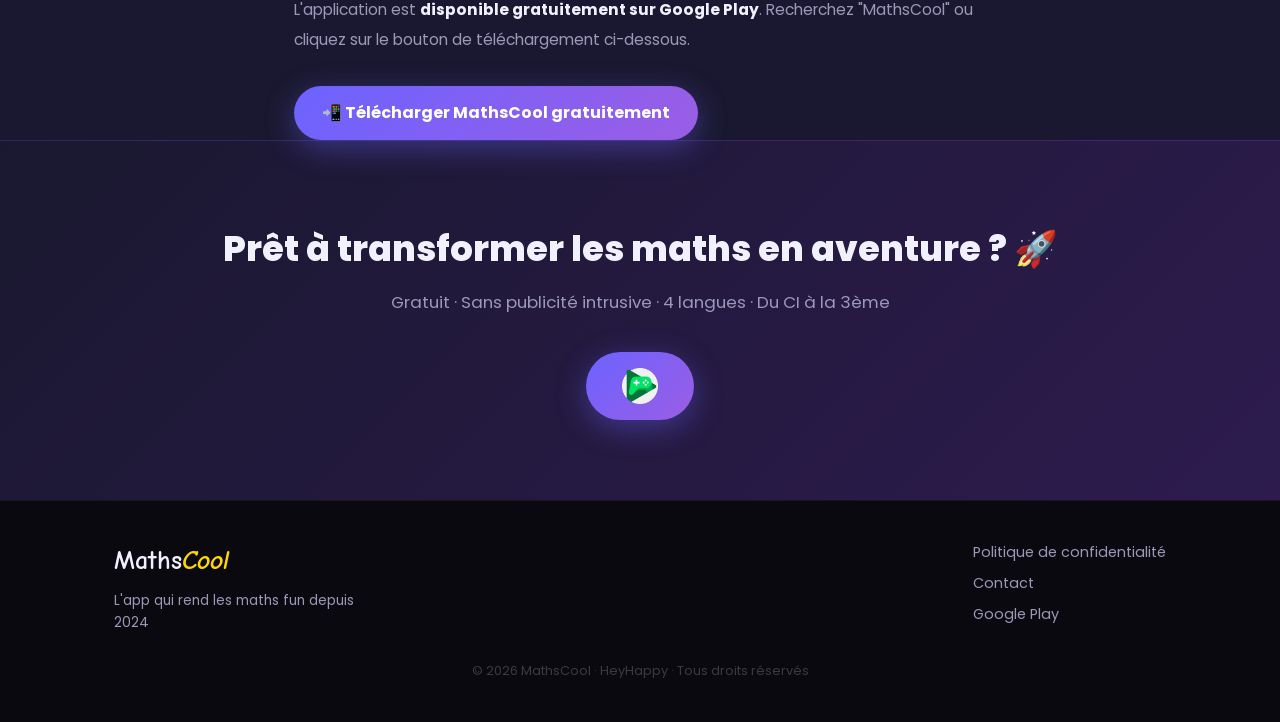
==== commit de67cdab: "towebp" ====
--- a/index.html
+++ b/index.html
@@ -20,7 +20,7 @@
   <meta property="og:title" content="MathsCool – Apprendre les maths en jouant 🎮" />
   <meta property="og:description"
         content="Mode Stage, Labs interactifs, Défis quotidiens. L'app qui transforme les maths en aventure. Gratuit sur Google Play !" />
-  <meta property="og:image" content="https://happyazondekon.github.io/maths-cool/assets/og-image.png" />
+  <meta property="og:image" content="https://happyazondekon.github.io/maths-cool/assets/og-image.webp" />
   <meta property="og:locale" content="fr_FR" />
   <meta property="og:site_name" content="MathsCool" />
 
@@ -29,7 +29,7 @@
   <meta name="twitter:title" content="MathsCool – Apprendre les maths en jouant 🎮" />
   <meta name="twitter:description"
         content="Mode Stage, Labs interactifs, quiz et défis quotidiens ! Gratuit pour enfants du CI à la 3ème." />
-  <meta name="twitter:image" content="https://happyazondekon.github.io/maths-cool/assets/og-image.png" />
+  <meta name="twitter:image" content="https://happyazondekon.github.io/maths-cool/assets/og-image.webp" />
 
   <!-- ====== STRUCTURED DATA (Google Rich Snippets) ====== -->
   <script type="application/ld+json">
@@ -43,7 +43,7 @@
     "description": "MathsCool est l'application de mathématiques interactive pour enfants du CI à la 3ème. Mode Stage, Labs interactifs, Défis quotidiens, Cours enrichis.",
     "url": "https://happyazondekon.github.io/maths-cool/",
     "downloadUrl": "https://play.google.com/store/apps/details?id=com.heyhappy.mathscool",
-    "screenshot": "https://happyazondekon.github.io/maths-cool/assets/screenshot1.png",
+    "screenshot": "https://happyazondekon.github.io/maths-cool/assets/screenshot1.webp",
     "offers": {
       "@type": "Offer",
       "price": "0",
@@ -68,8 +68,8 @@
   </script>
 
   <!-- ====== FAVICON ====== -->
-  <link rel="icon" type="image/png" href="assets/icon.png" />
-  <link rel="apple-touch-icon" href="assets/icon.png" />
+  <link rel="icon" type="image/webp" href="assets/icon.webp" />
+  <link rel="apple-touch-icon" href="assets/icon.webp" />
 
   <!-- ====== FONTS ====== -->
   <link rel="preconnect" href="https://fonts.googleapis.com" />
@@ -89,7 +89,7 @@
         <a href="#stage">Mode Stage</a>
         <a href="#labs">Labs</a>
         <a href="#article">Blog</a>
-        <a href="#download" class="btn-nav">Télécharger</a>
+        <a href="https://play.google.com/store/apps/details?id=com.heyhappy.mathscool" class="btn-nav">Télécharger</a>
       </div>
     </div>
   </nav>
@@ -110,7 +110,7 @@
       <div class="hero-cta">
         <a href="https://play.google.com/store/apps/details?id=com.heyhappy.mathscool"
            target="_blank" rel="noopener" class="btn-primary" id="download">
-          <img src="assets/google-play-badge.png" alt="Télécharger sur Google Play" class="play-badge" />
+          <img src="assets/google-play-badge.webp" alt="Télécharger sur Google Play" class="play-badge" />
         </a>
         <a href="#features" class="btn-secondary">Voir les fonctionnalités ↓</a>
       </div>
@@ -126,7 +126,7 @@
     </div>
     <div class="hero-visual">
       <div class="phone-mockup">
-        <img src="assets/screenshot1.png" alt="Capture d'écran MathsCool - Accueil" loading="lazy" />
+        <img src="assets/screenshot1.webp" alt="Capture d'écran MathsCool - Accueil" loading="lazy" />
       </div>
     </div>
   </header>
@@ -200,7 +200,7 @@
         </div>
         <div class="split-visual">
           <div class="phone-mockup small">
-            <img src="assets/screenshot-stage.png" alt="Capture d'écran Mode Stage MathsCool" loading="lazy" />
+            <img src="assets/screenshot-stage.webp" alt="Capture d'écran Mode Stage MathsCool" loading="lazy" />
           </div>
         </div>
       </div>
@@ -213,7 +213,7 @@
       <div class="split-layout reverse">
         <div class="split-visual">
           <div class="phone-mockup small">
-            <img src="assets/screenshot-labs.png" alt="Capture d'écran Labs Interactifs MathsCool" loading="lazy" />
+            <img src="assets/screenshot-labs.webp" alt="Capture d'écran Labs Interactifs MathsCool" loading="lazy" />
           </div>
         </div>
         <div class="split-text">
@@ -348,7 +348,7 @@
       <p>Gratuit · Sans publicité intrusive · 4 langues · Du CI à la 3ème</p>
       <a href="https://play.google.com/store/apps/details?id=com.heyhappy.mathscool"
          target="_blank" rel="noopener" class="btn-primary large">
-        <img src="assets/google-play-badge.png" alt="Disponible sur Google Play" class="play-badge" />
+        <img src="assets/google-play-badge.webp" alt="Disponible sur Google Play" class="play-badge" />
       </a>
     </div>
   </section>
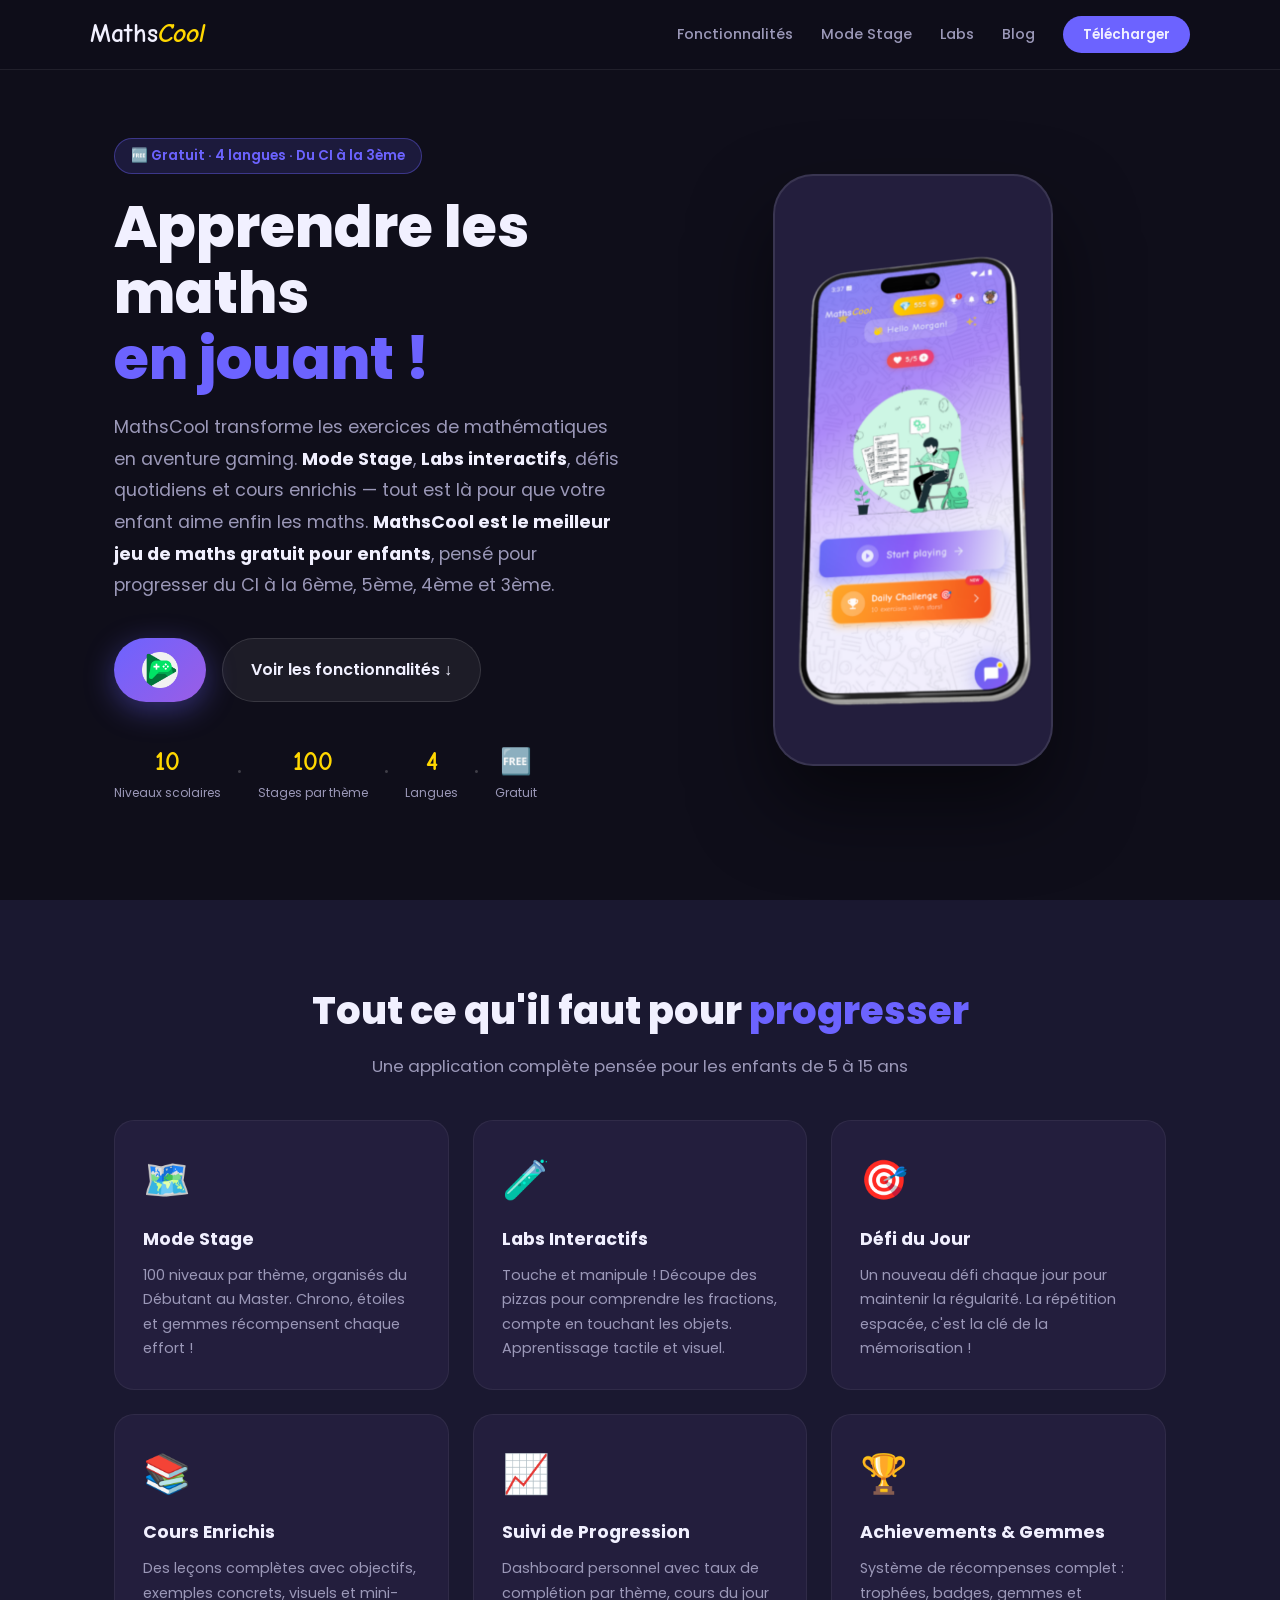
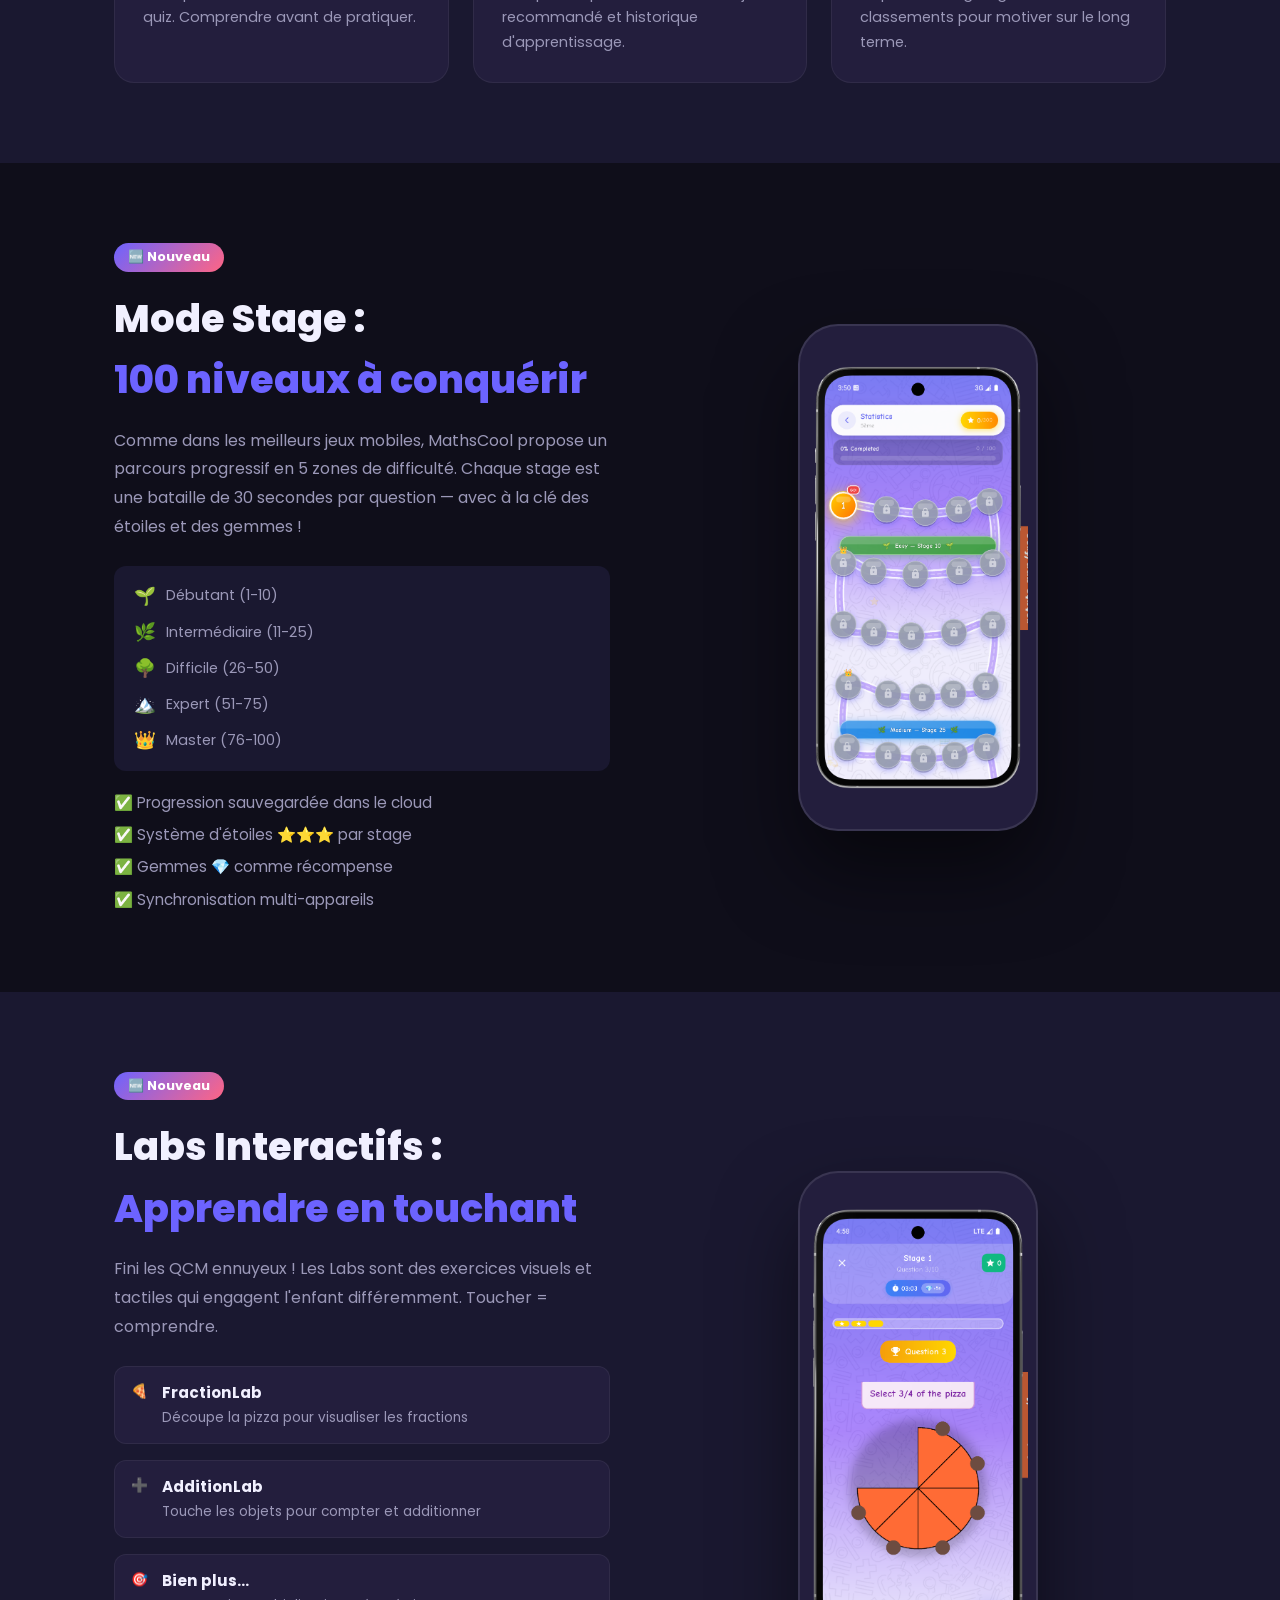
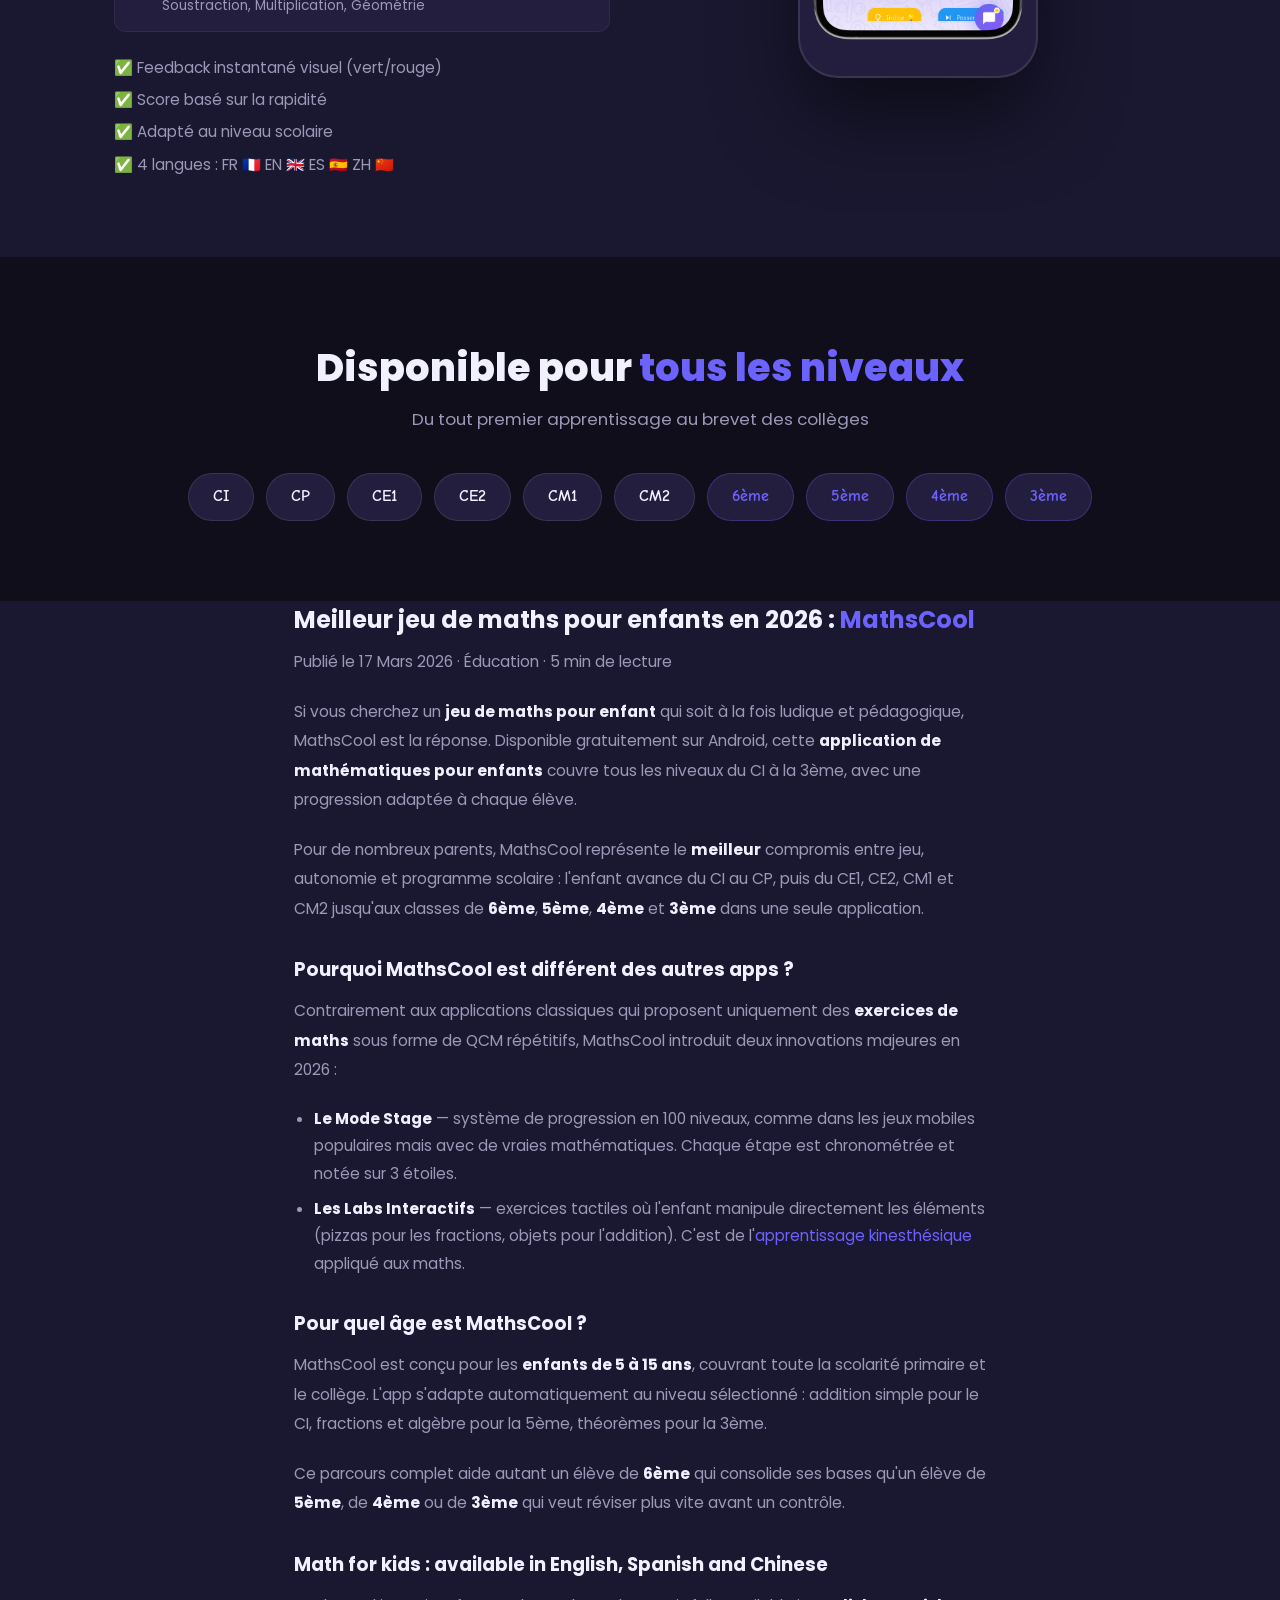
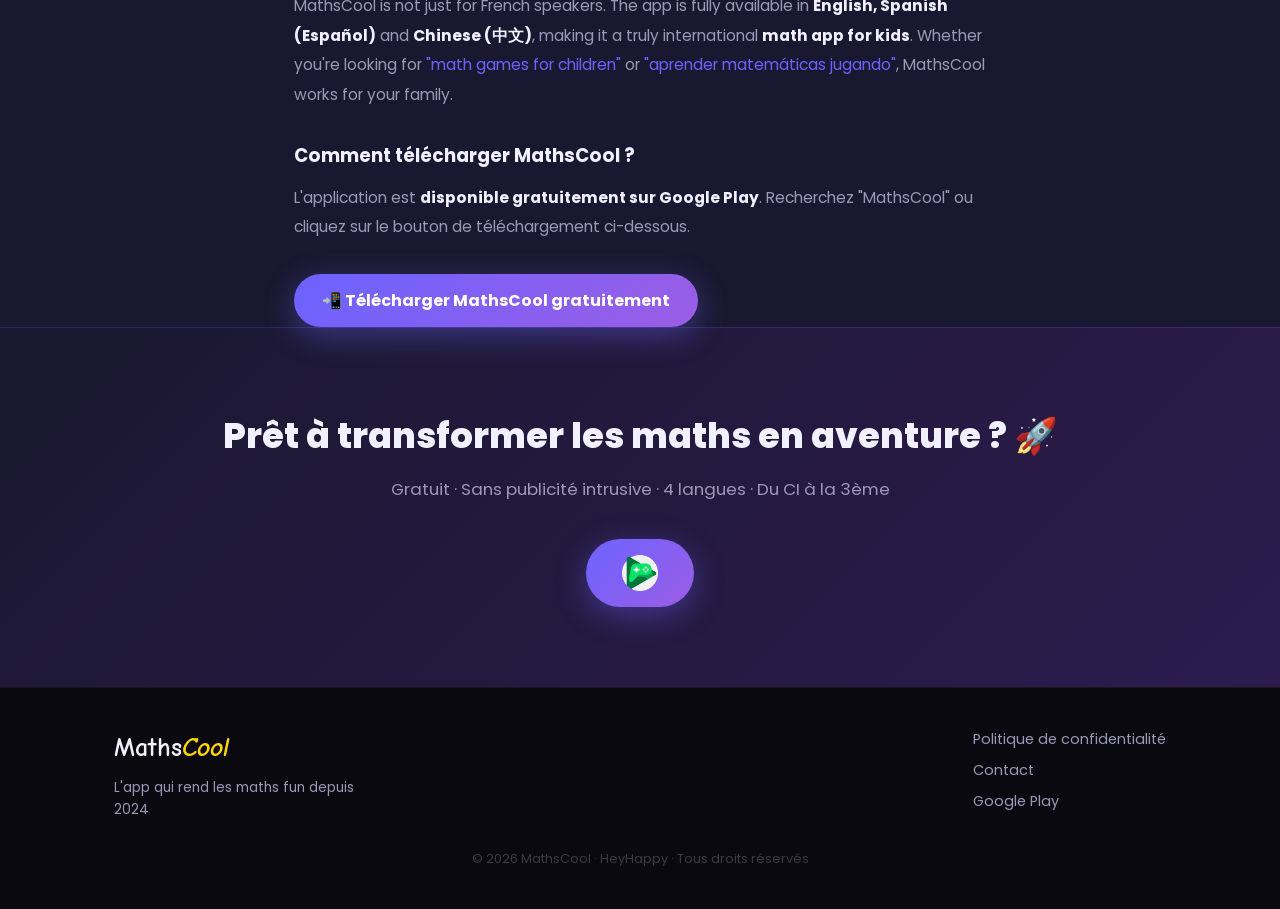
==== commit 34c8c413: "towebp" ====
--- a/index.html
+++ b/index.html
@@ -106,6 +106,8 @@
         MathsCool transforme les exercices de mathématiques en aventure gaming.
         <strong>Mode Stage</strong>, <strong>Labs interactifs</strong>, défis quotidiens
         et cours enrichis — tout est là pour que votre enfant aime enfin les maths.
+        <strong>MathsCool est le meilleur jeu de maths gratuit pour enfants</strong>,
+        pensé pour progresser du CI à la 6ème, 5ème, 4ème et 3ème.
       </p>
       <div class="hero-cta">
         <a href="https://play.google.com/store/apps/details?id=com.heyhappy.mathscool"
@@ -290,6 +292,13 @@
         tous les niveaux du CI à la 3ème, avec une progression adaptée à chaque élève.
       </p>
 
+      <p>
+        Pour de nombreux parents, MathsCool représente le <strong>meilleur</strong> compromis
+        entre jeu, autonomie et programme scolaire : l'enfant avance du CI au CP, puis du CE1,
+        CE2, CM1 et CM2 jusqu'aux classes de <strong>6ème</strong>, <strong>5ème</strong>,
+        <strong>4ème</strong> et <strong>3ème</strong> dans une seule application.
+      </p>
+
       <h3>Pourquoi MathsCool est différent des autres apps ?</h3>
       <p>
         Contrairement aux applications classiques qui proposent uniquement des
@@ -317,6 +326,12 @@
         fractions et algèbre pour la 5ème, théorèmes pour la 3ème.
       </p>
 
+      <p>
+        Ce parcours complet aide autant un élève de <strong>6ème</strong> qui consolide ses bases
+        qu'un élève de <strong>5ème</strong>, de <strong>4ème</strong> ou de <strong>3ème</strong>
+        qui veut réviser plus vite avant un contrôle.
+      </p>
+
       <h3>Math for kids : available in English, Spanish and Chinese</h3>
       <p>
         MathsCool is not just for French speakers. The app is fully available
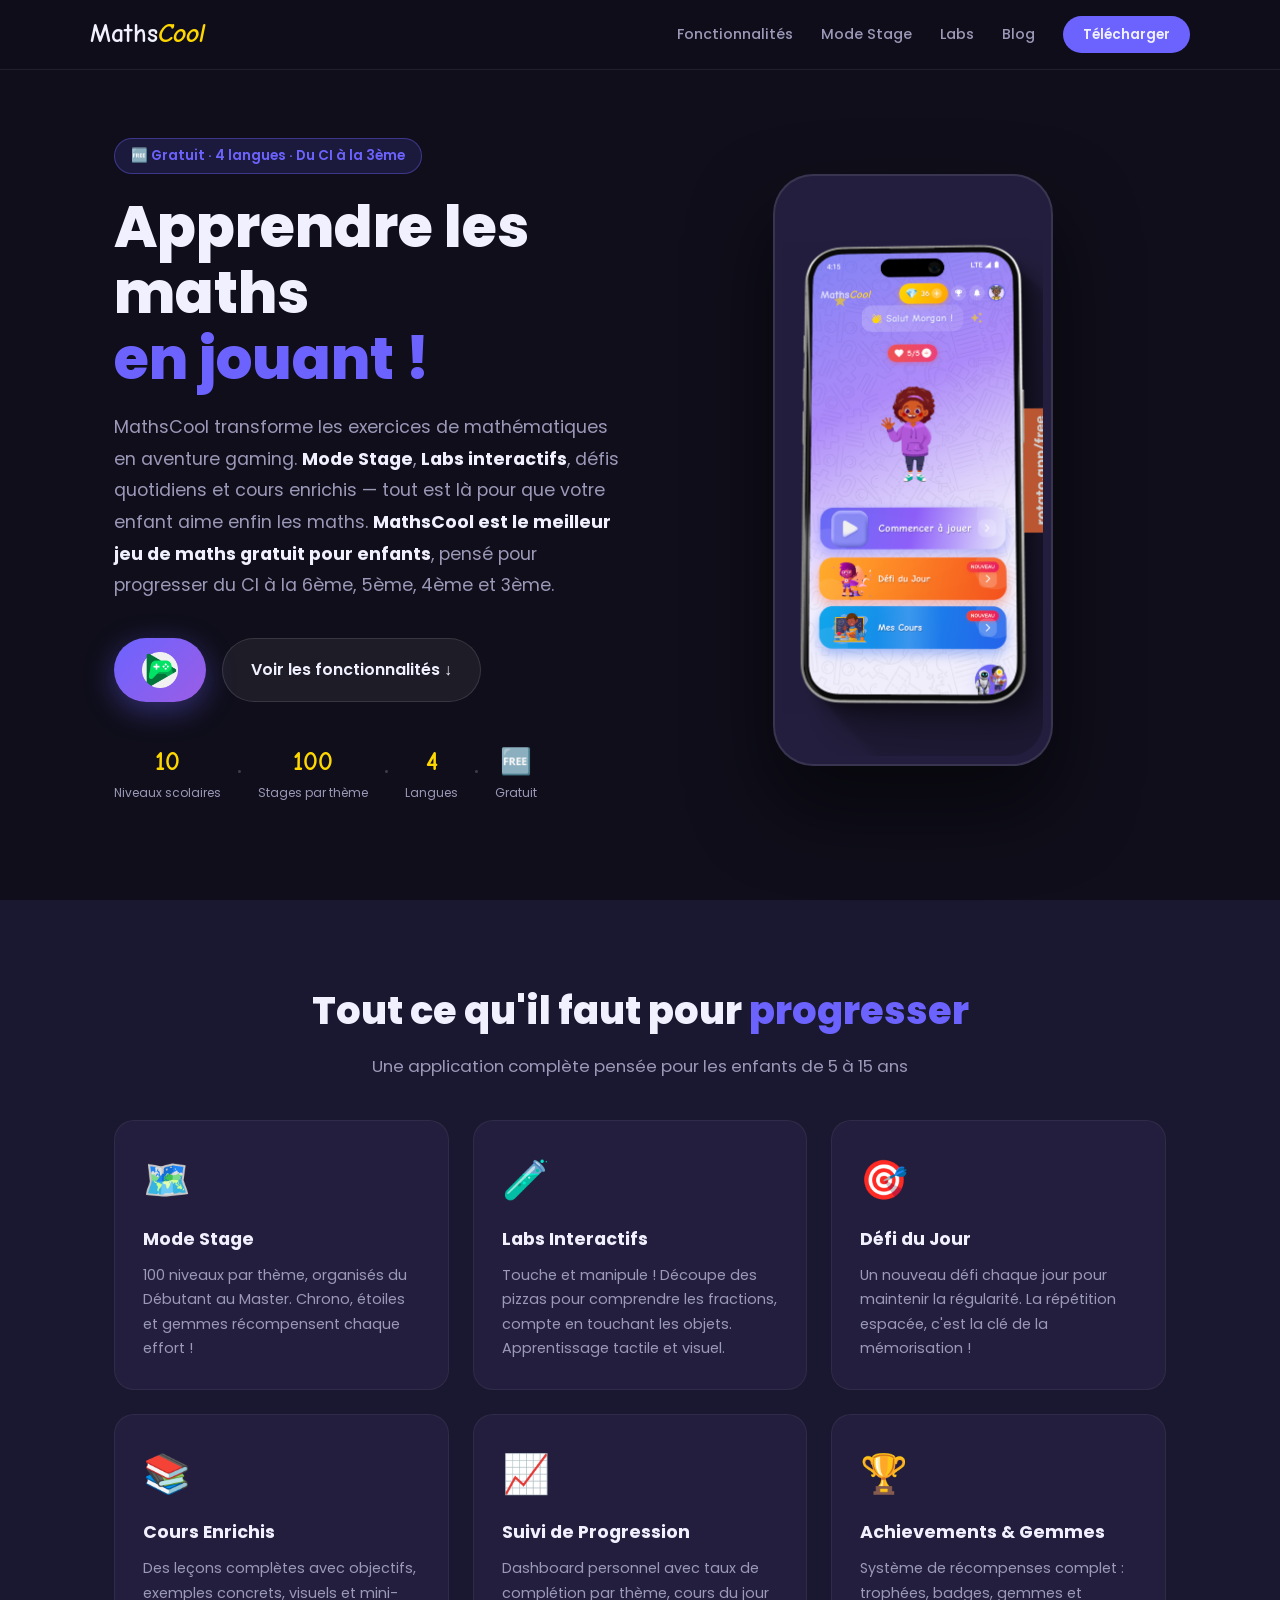
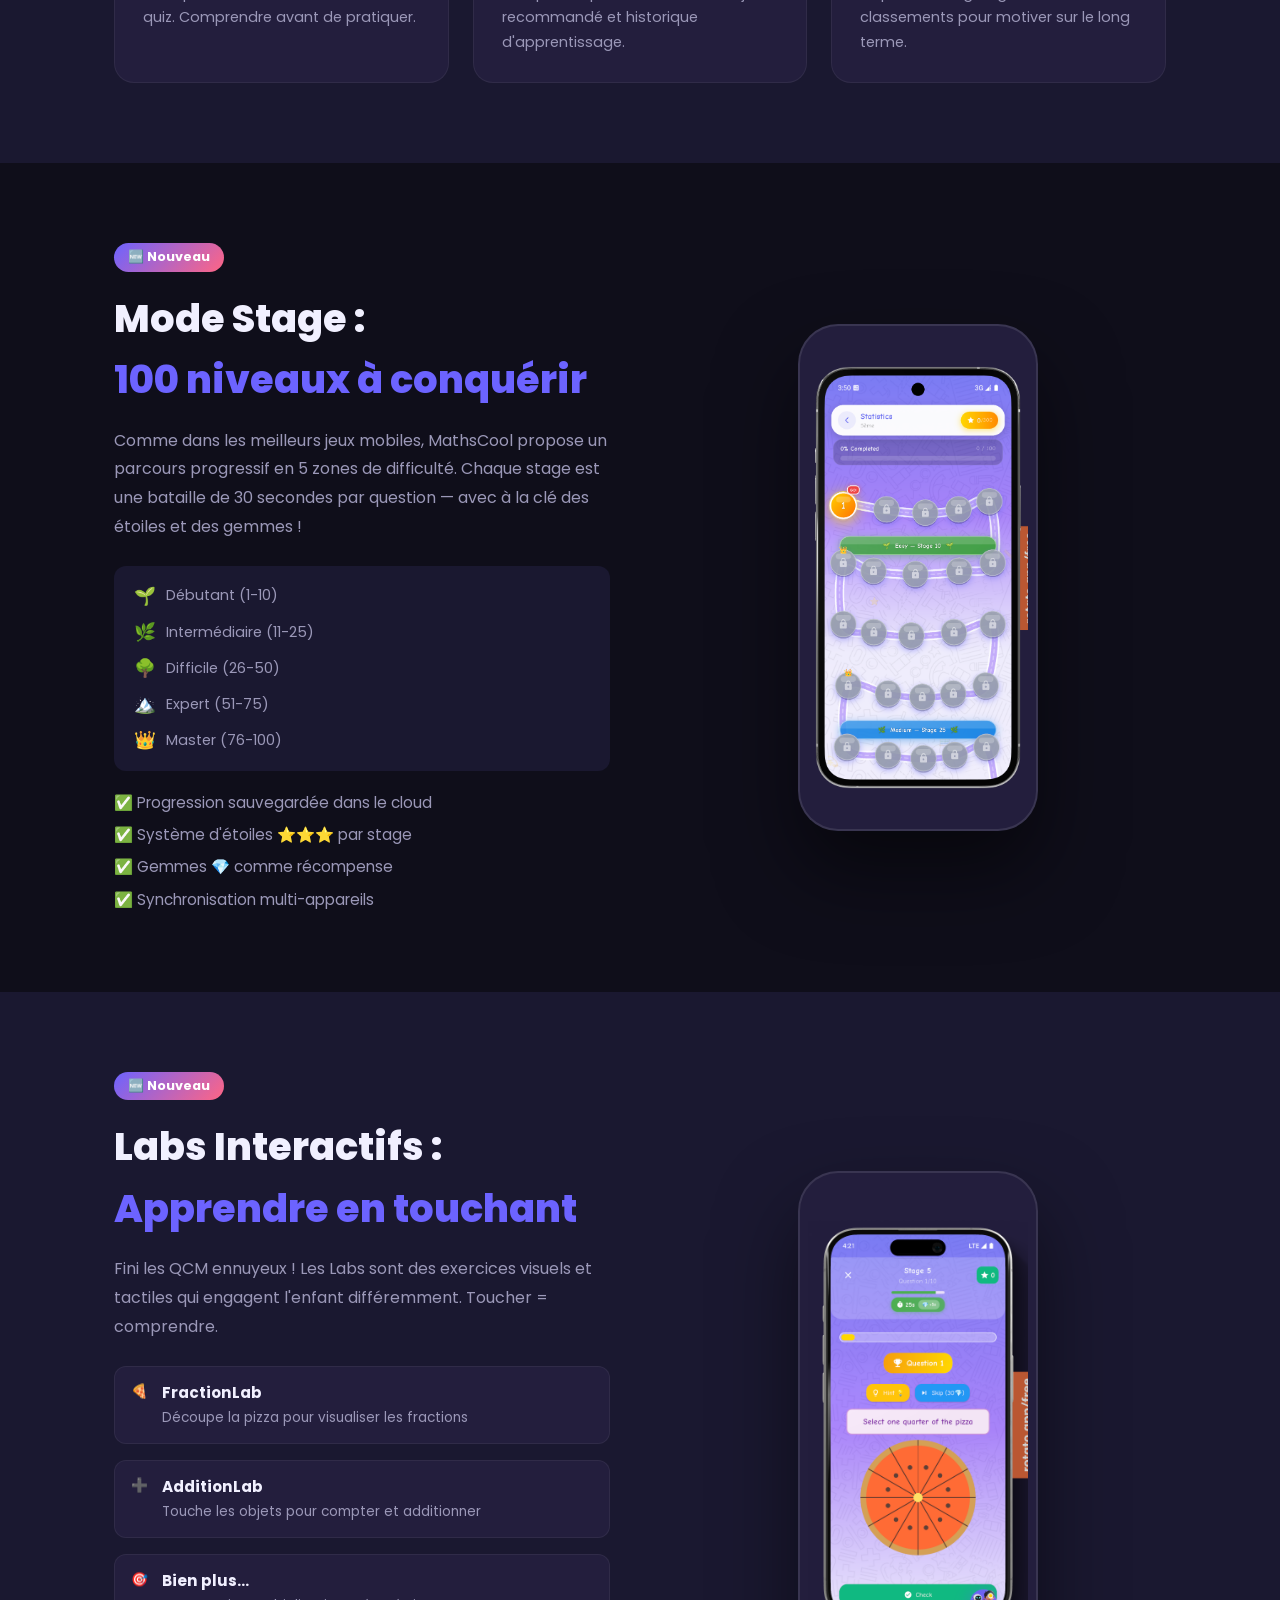
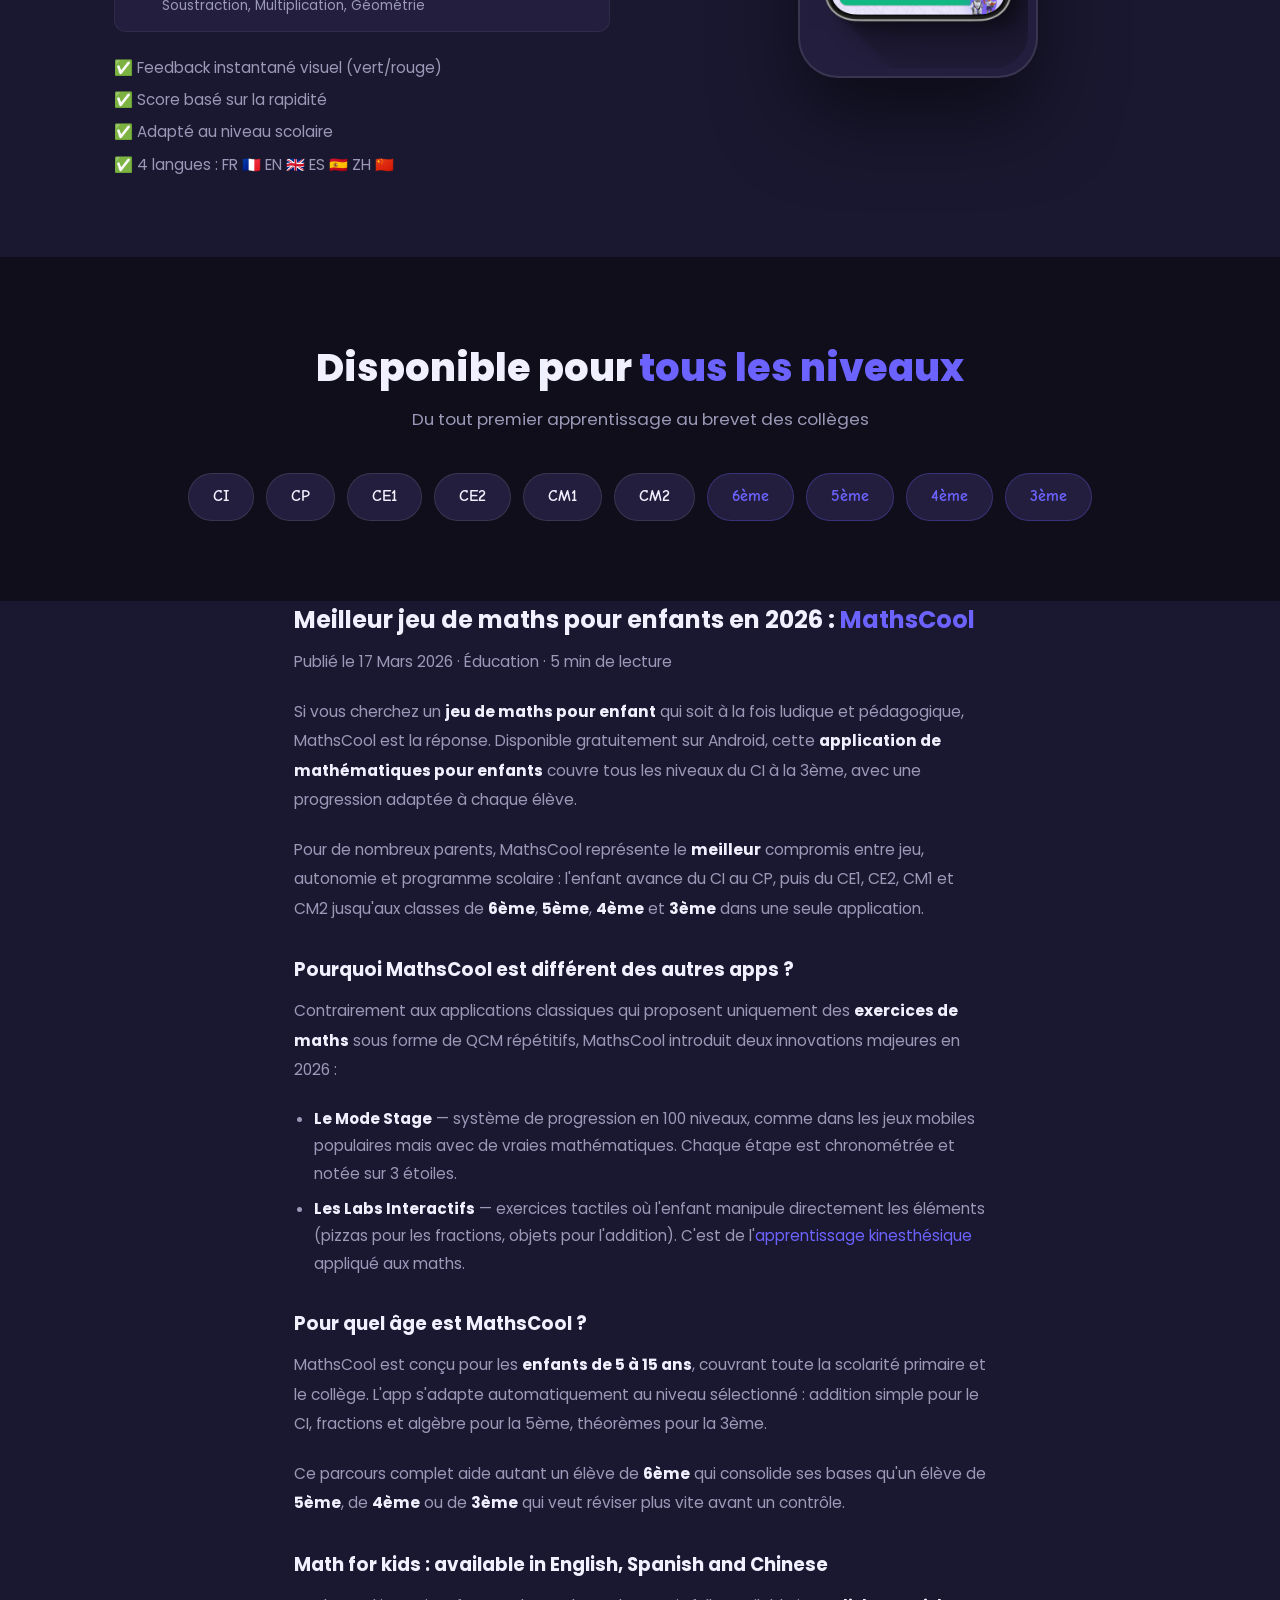
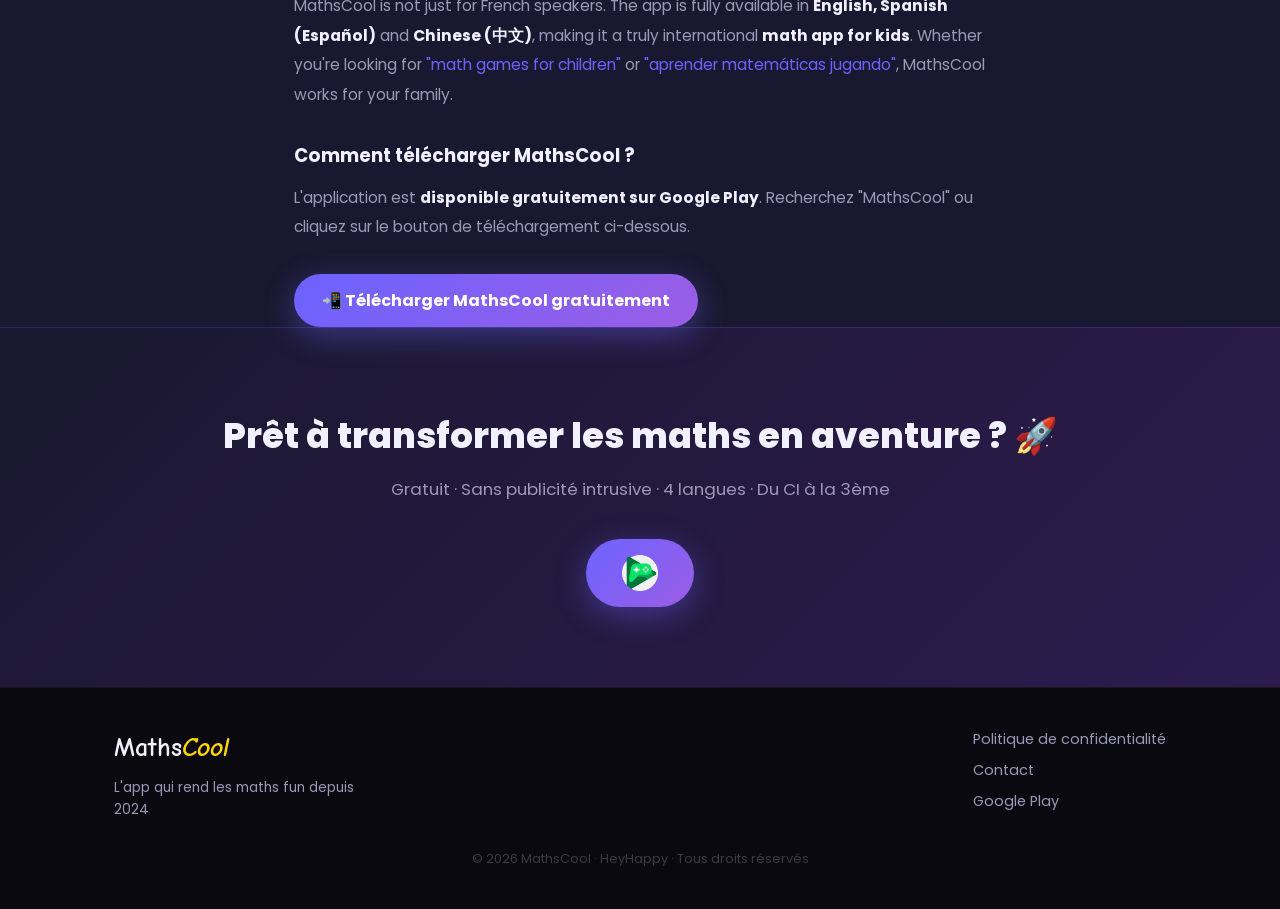
==== commit 10868d7e: "NEW SEO" ====
--- a/index.html
+++ b/index.html
@@ -49,14 +49,10 @@
       "price": "0",
       "priceCurrency": "EUR"
     },
-    "aggregateRating": {
-      "@type": "AggregateRating",
-      "ratingValue": "4.8",
-      "ratingCount": "120"
-    },
     "author": {
       "@type": "Organization",
-      "name": "HeyHappy"
+      "name": "HeyHappy",
+      "url": "https://happyazondekon.github.io/maths-cool/"
     },
     "inLanguage": ["fr", "en", "es", "zh"],
     "audience": {
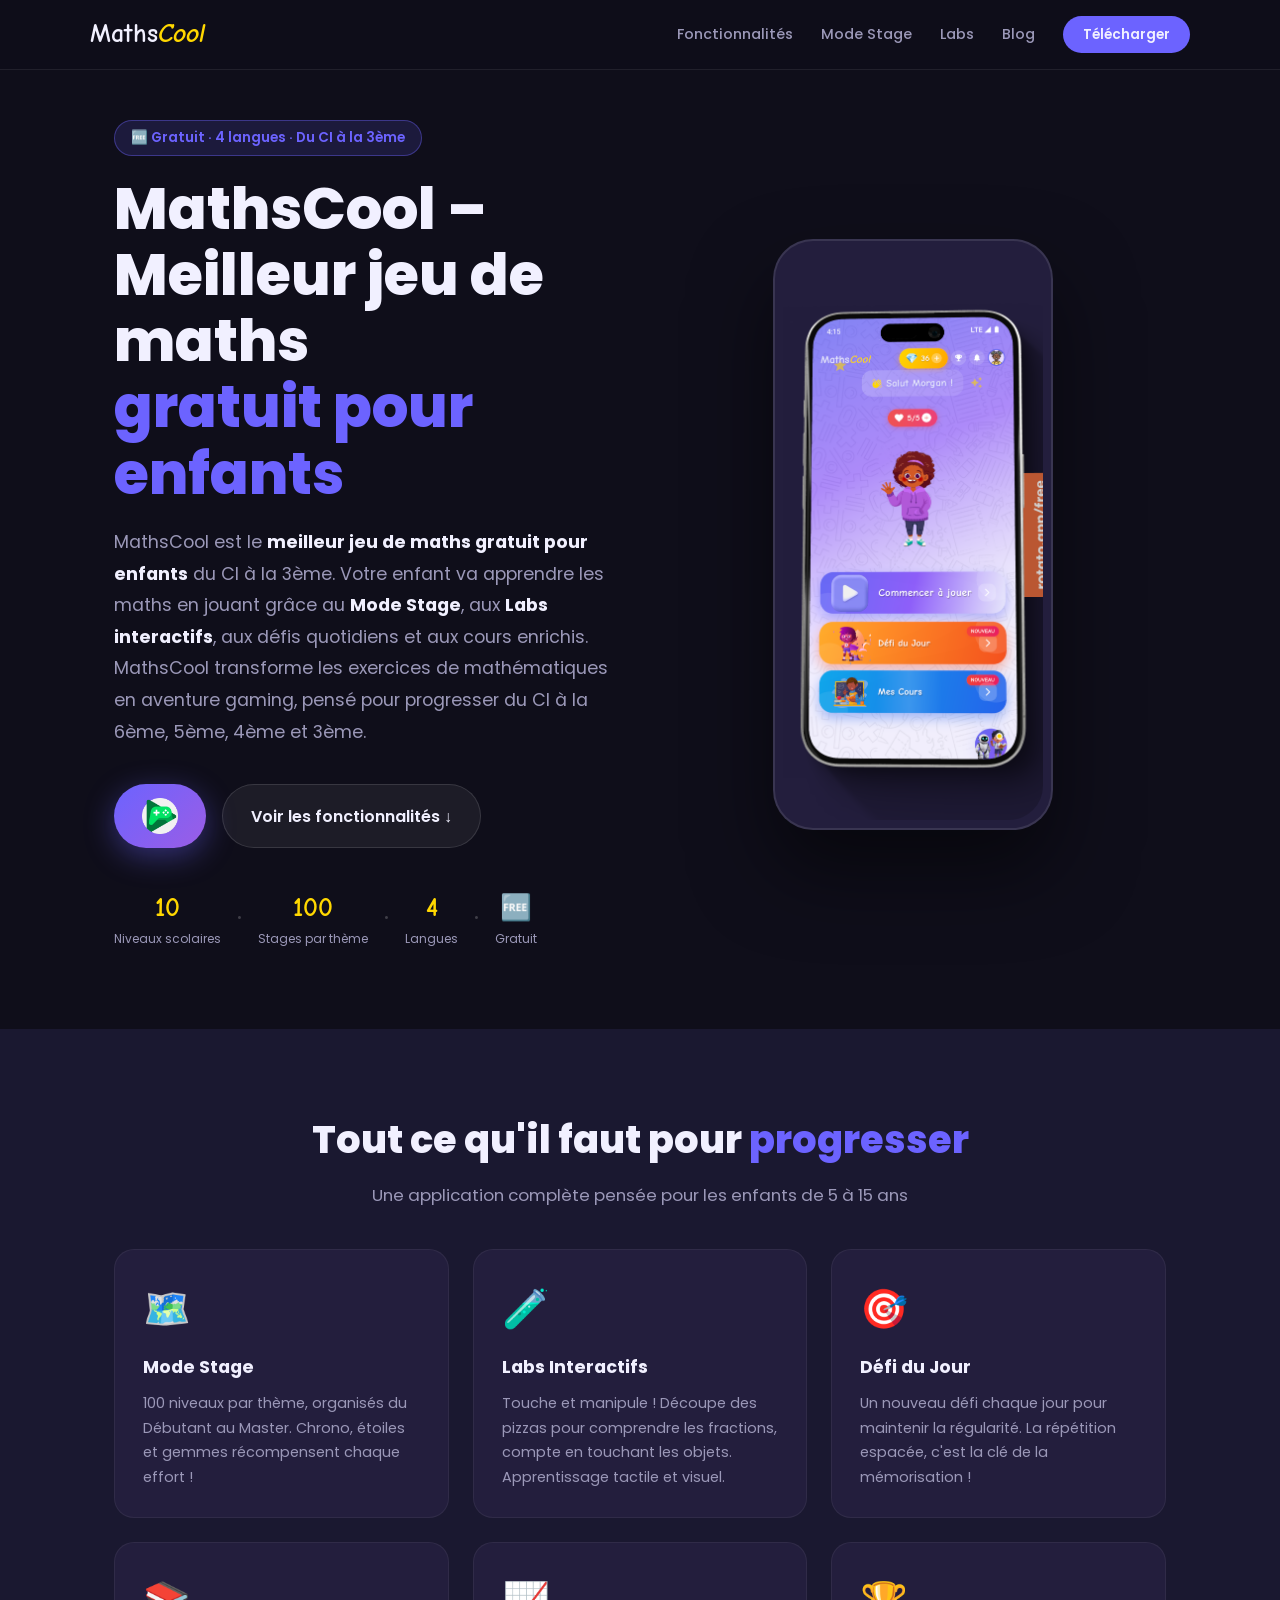
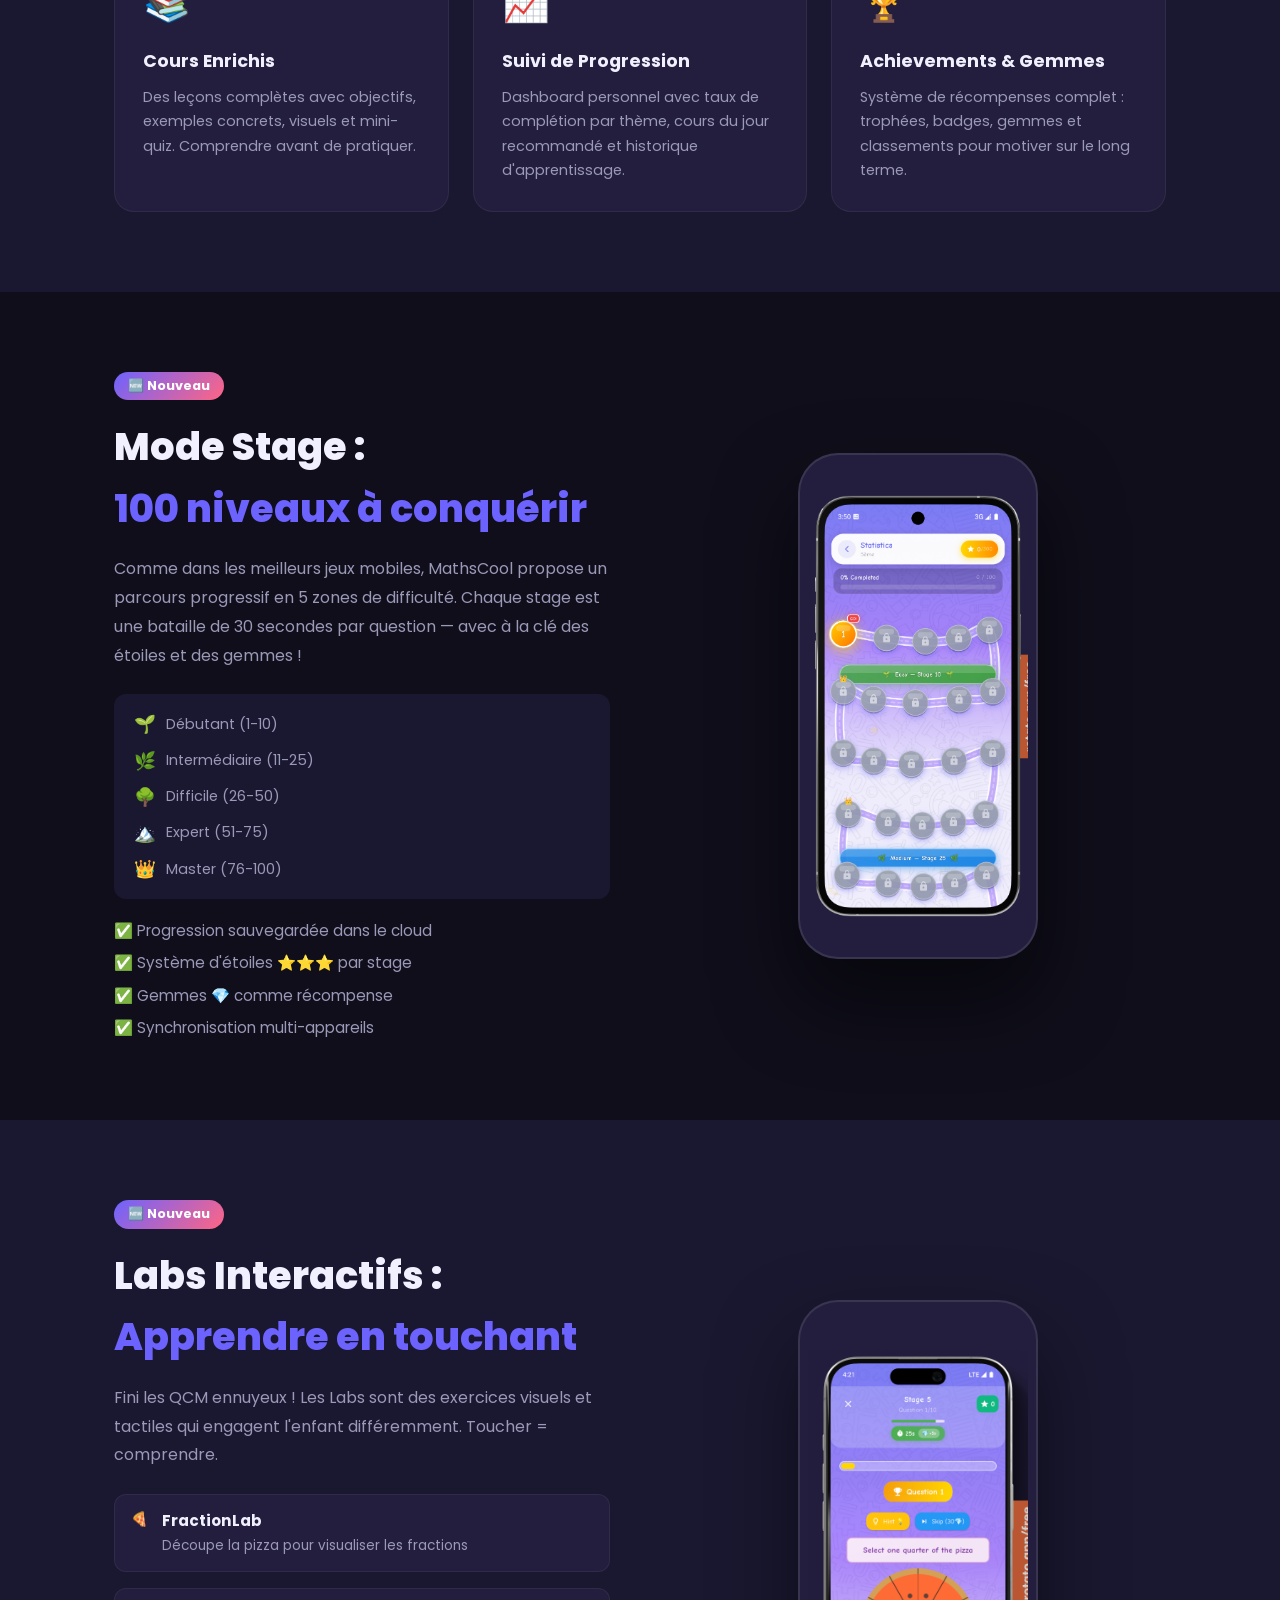
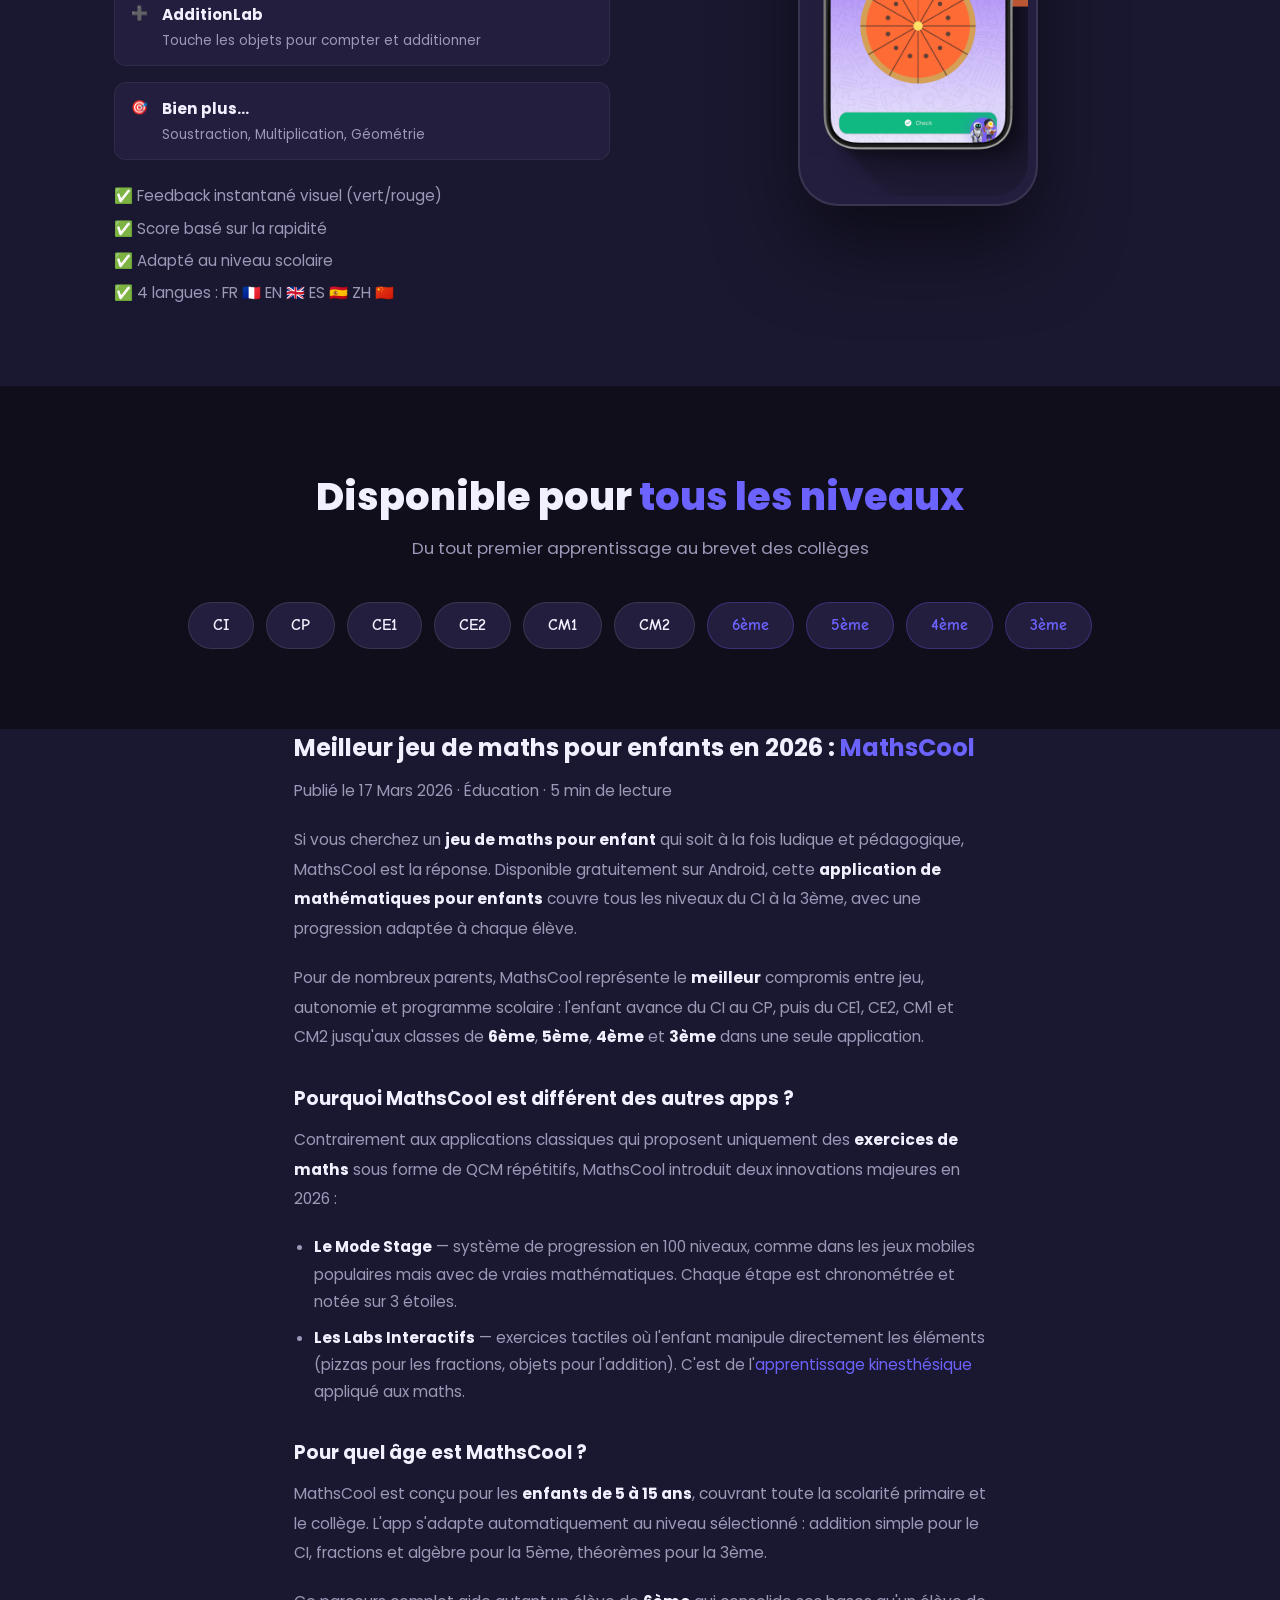
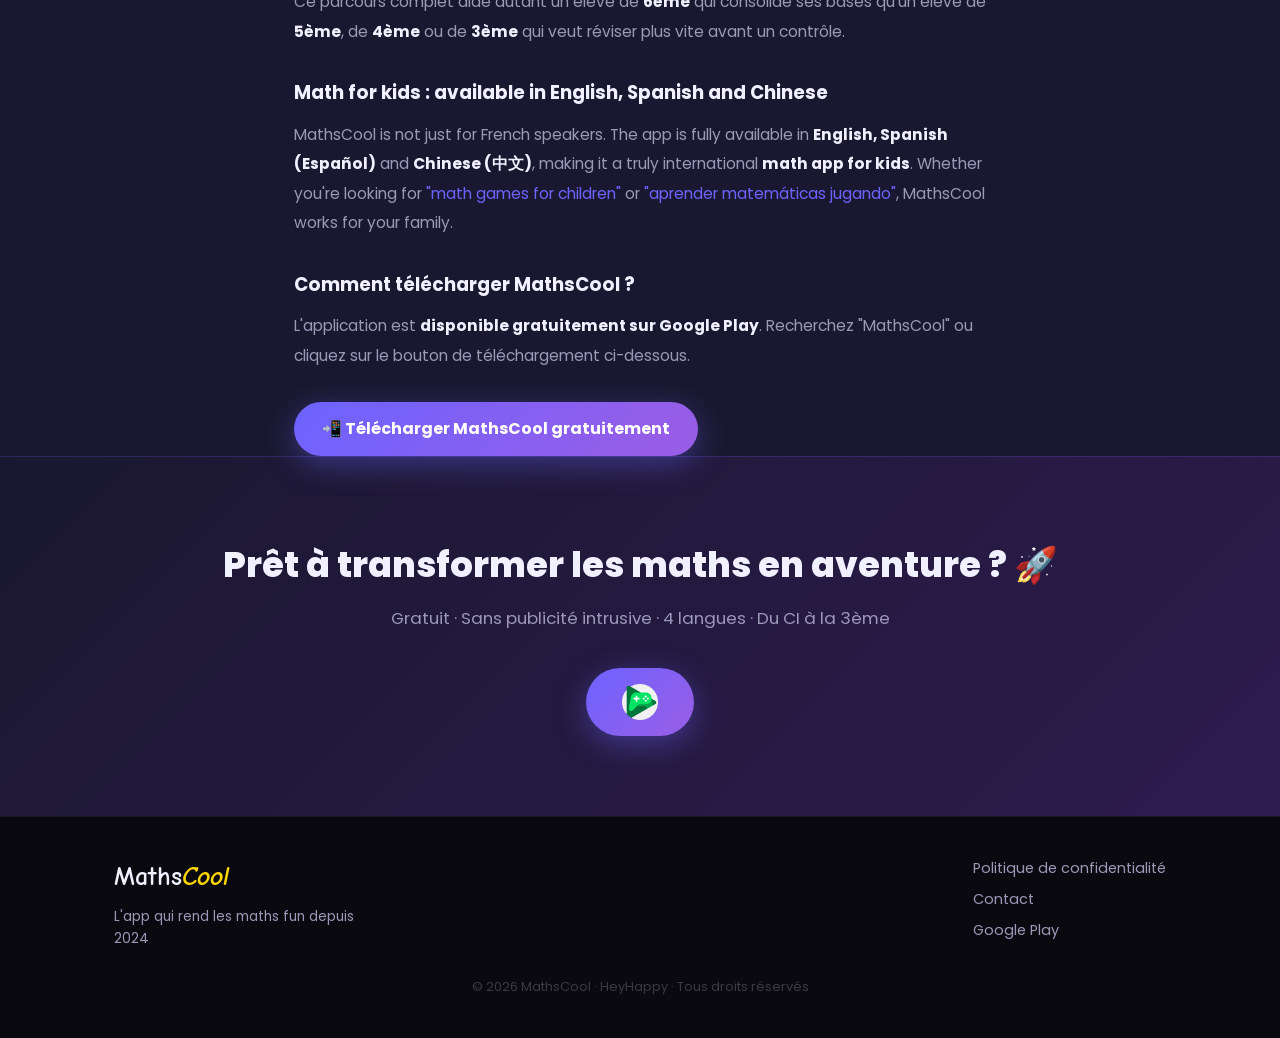
==== commit 71d09614: "NEW SEO" ====
--- a/index.html
+++ b/index.html
@@ -79,13 +79,13 @@
   <!-- ===== NAV ===== -->
   <nav class="navbar">
     <div class="nav-inner">
-      <a href="#" class="nav-logo">Maths<span>Cool</span></a>
+      <a href="#" class="nav-logo" title="MathsCool – Accueil">Maths<span>Cool</span></a>
       <div class="nav-links">
-        <a href="#features">Fonctionnalités</a>
-        <a href="#stage">Mode Stage</a>
-        <a href="#labs">Labs</a>
-        <a href="#article">Blog</a>
-        <a href="https://play.google.com/store/apps/details?id=com.heyhappy.mathscool" class="btn-nav">Télécharger</a>
+        <a href="#features" title="Fonctionnalités de MathsCool">Fonctionnalités</a>
+        <a href="#stage" title="Mode Stage – 100 niveaux">Mode Stage</a>
+        <a href="#labs" title="Labs Interactifs MathsCool">Labs</a>
+        <a href="#article" title="Blog MathsCool – Meilleur jeu de maths">Blog</a>
+        <a href="https://play.google.com/store/apps/details?id=com.heyhappy.mathscool" class="btn-nav" title="Télécharger MathsCool sur Google Play">Télécharger</a>
       </div>
     </div>
   </nav>
@@ -95,22 +95,22 @@
     <div class="hero-content">
       <div class="hero-badge">🆓 Gratuit · 4 langues · Du CI à la 3ème</div>
       <h1>
-        Apprendre les maths<br/>
-        <span class="highlight">en jouant !</span>
+        MathsCool – Meilleur jeu de maths<br/>
+        <span class="highlight">gratuit pour enfants</span>
       </h1>
       <p class="hero-sub">
-        MathsCool transforme les exercices de mathématiques en aventure gaming.
-        <strong>Mode Stage</strong>, <strong>Labs interactifs</strong>, défis quotidiens
-        et cours enrichis — tout est là pour que votre enfant aime enfin les maths.
-        <strong>MathsCool est le meilleur jeu de maths gratuit pour enfants</strong>,
+        MathsCool est le <strong>meilleur jeu de maths gratuit pour enfants</strong> du CI à la 3ème.
+        Votre enfant va apprendre les maths en jouant grâce au
+        <strong>Mode Stage</strong>, aux <strong>Labs interactifs</strong>, aux défis quotidiens
+        et aux cours enrichis. MathsCool transforme les exercices de mathématiques en aventure gaming,
         pensé pour progresser du CI à la 6ème, 5ème, 4ème et 3ème.
       </p>
       <div class="hero-cta">
         <a href="https://play.google.com/store/apps/details?id=com.heyhappy.mathscool"
-           target="_blank" rel="noopener" class="btn-primary" id="download">
+           target="_blank" rel="noopener" class="btn-primary" id="download" title="Télécharger MathsCool gratuitement sur Google Play">
           <img src="assets/google-play-badge.webp" alt="Télécharger sur Google Play" class="play-badge" />
         </a>
-        <a href="#features" class="btn-secondary">Voir les fonctionnalités ↓</a>
+        <a href="#features" class="btn-secondary" title="Voir les fonctionnalités de MathsCool">Voir les fonctionnalités ↓</a>
       </div>
       <div class="hero-stats">
         <div class="stat"><span class="stat-num">10</span><span>Niveaux scolaires</span></div>
@@ -345,7 +345,7 @@
 
       <div class="article-cta">
         <a href="https://play.google.com/store/apps/details?id=com.heyhappy.mathscool"
-           target="_blank" rel="noopener" class="btn-primary">
+           target="_blank" rel="noopener" class="btn-primary" title="Télécharger MathsCool gratuitement sur Google Play">
           📲 Télécharger MathsCool gratuitement
         </a>
       </div>
@@ -358,7 +358,7 @@
       <h2>Prêt à transformer les maths en aventure ? 🚀</h2>
       <p>Gratuit · Sans publicité intrusive · 4 langues · Du CI à la 3ème</p>
       <a href="https://play.google.com/store/apps/details?id=com.heyhappy.mathscool"
-         target="_blank" rel="noopener" class="btn-primary large">
+         target="_blank" rel="noopener" class="btn-primary large" title="Télécharger MathsCool sur Google Play">
         <img src="assets/google-play-badge.webp" alt="Disponible sur Google Play" class="play-badge" />
       </a>
     </div>
@@ -373,9 +373,9 @@
           <p>L'app qui rend les maths fun depuis 2024</p>
         </div>
         <div class="footer-links">
-          <a href="https://www.freeprivacypolicy.com/live/e637e9c8-9095-4940-a49b-287ad8f04180">Politique de confidentialité</a>
-          <a href="mailto:heyhappyproject@gmail.com">Contact</a>
-          <a href="https://play.google.com/store/apps/details?id=com.heyhappy.mathscool" target="_blank">Google Play</a>
+          <a href="https://www.freeprivacypolicy.com/live/e637e9c8-9095-4940-a49b-287ad8f04180" title="Politique de confidentialité MathsCool">Politique de confidentialité</a>
+          <a href="mailto:heyhappyproject@gmail.com" title="Contacter l'équipe MathsCool">Contact</a>
+          <a href="https://play.google.com/store/apps/details?id=com.heyhappy.mathscool" target="_blank" title="MathsCool sur Google Play">Google Play</a>
         </div>
       </div>
       <p class="footer-copy">© 2026 MathsCool · HeyHappy · Tous droits réservés</p>
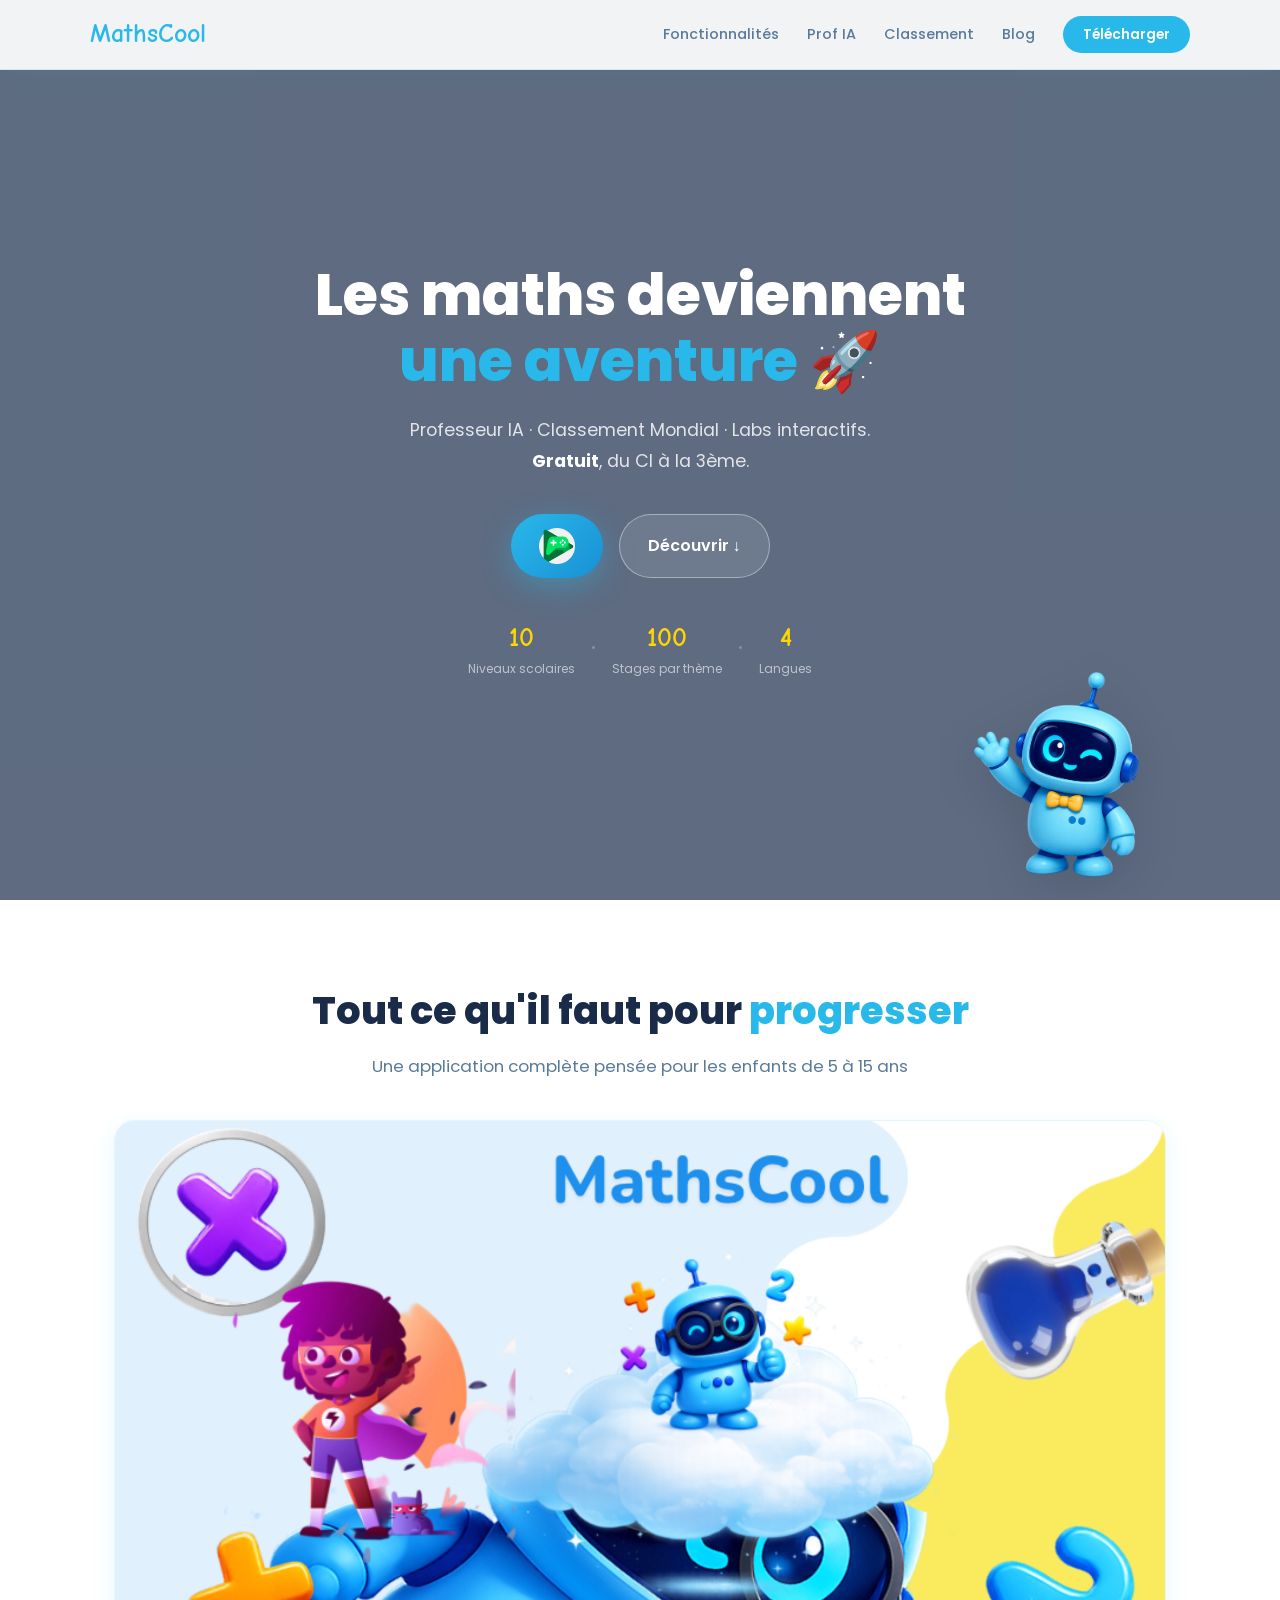
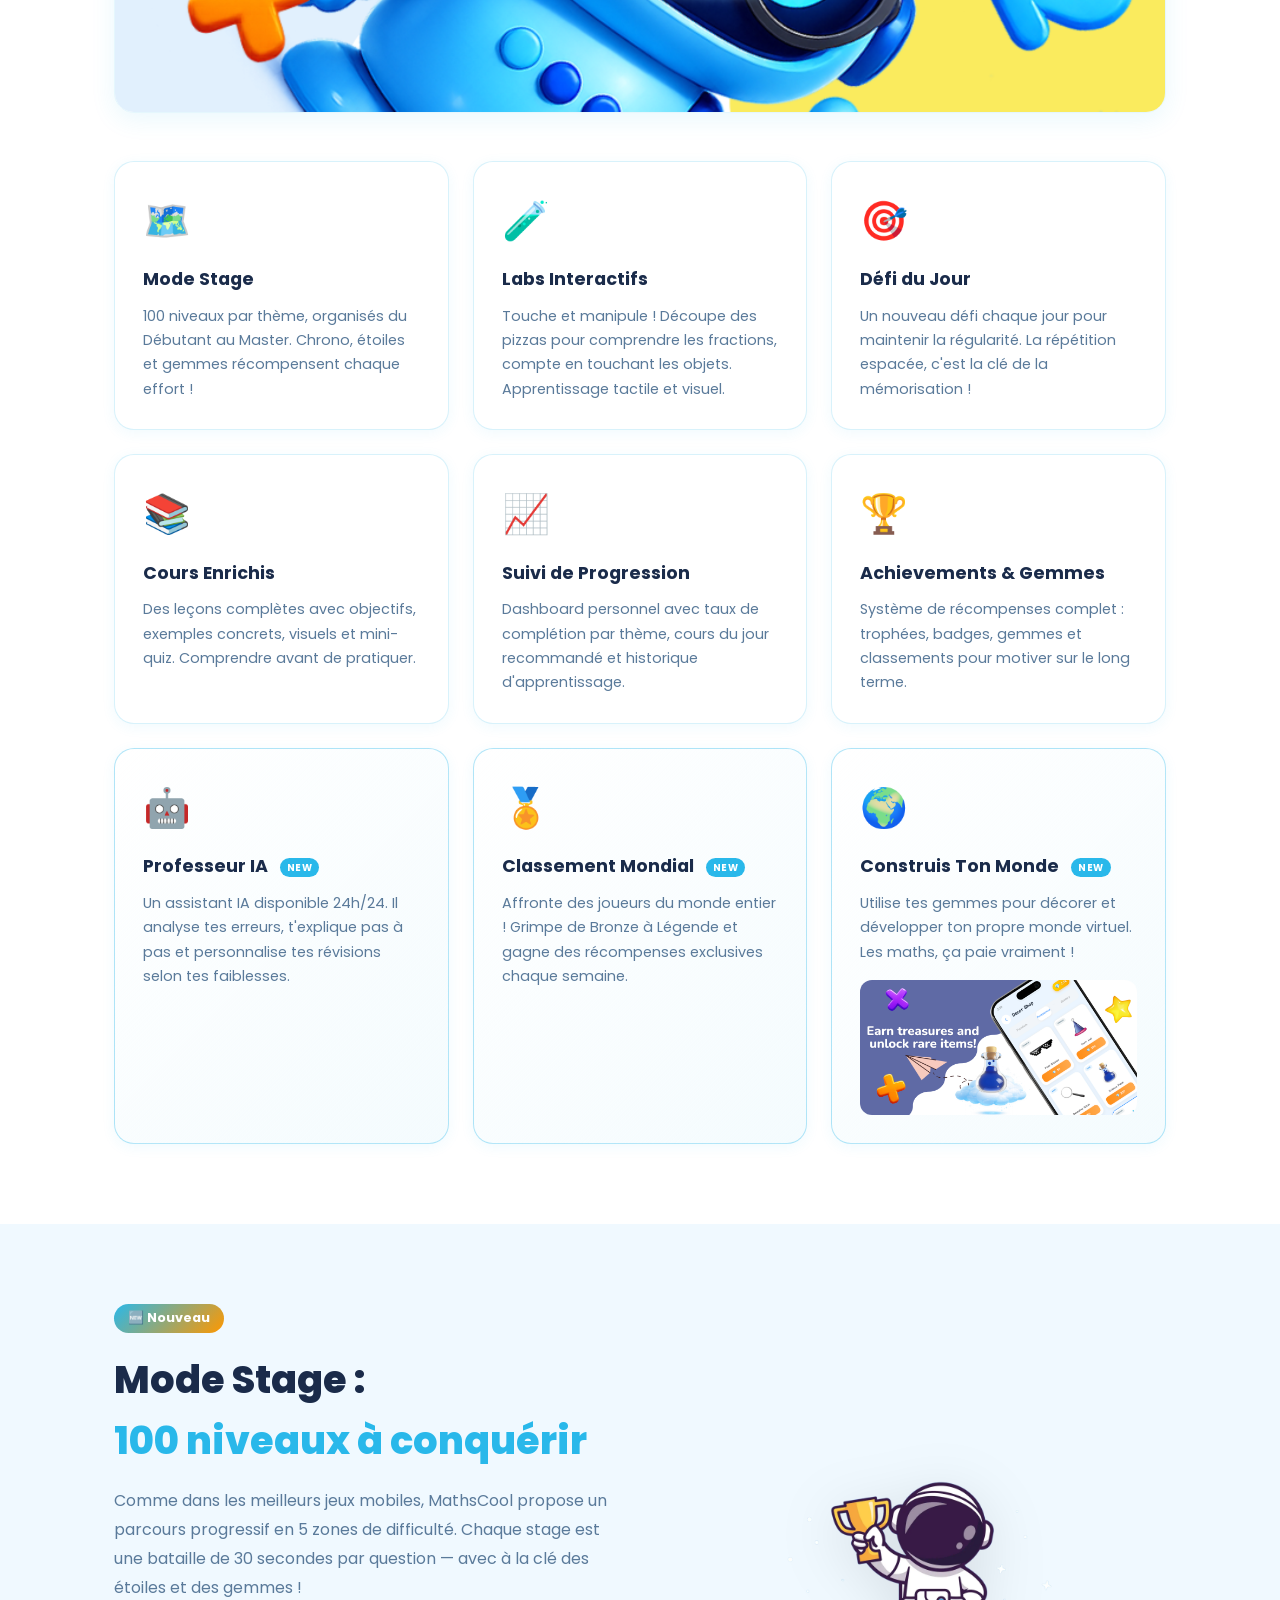
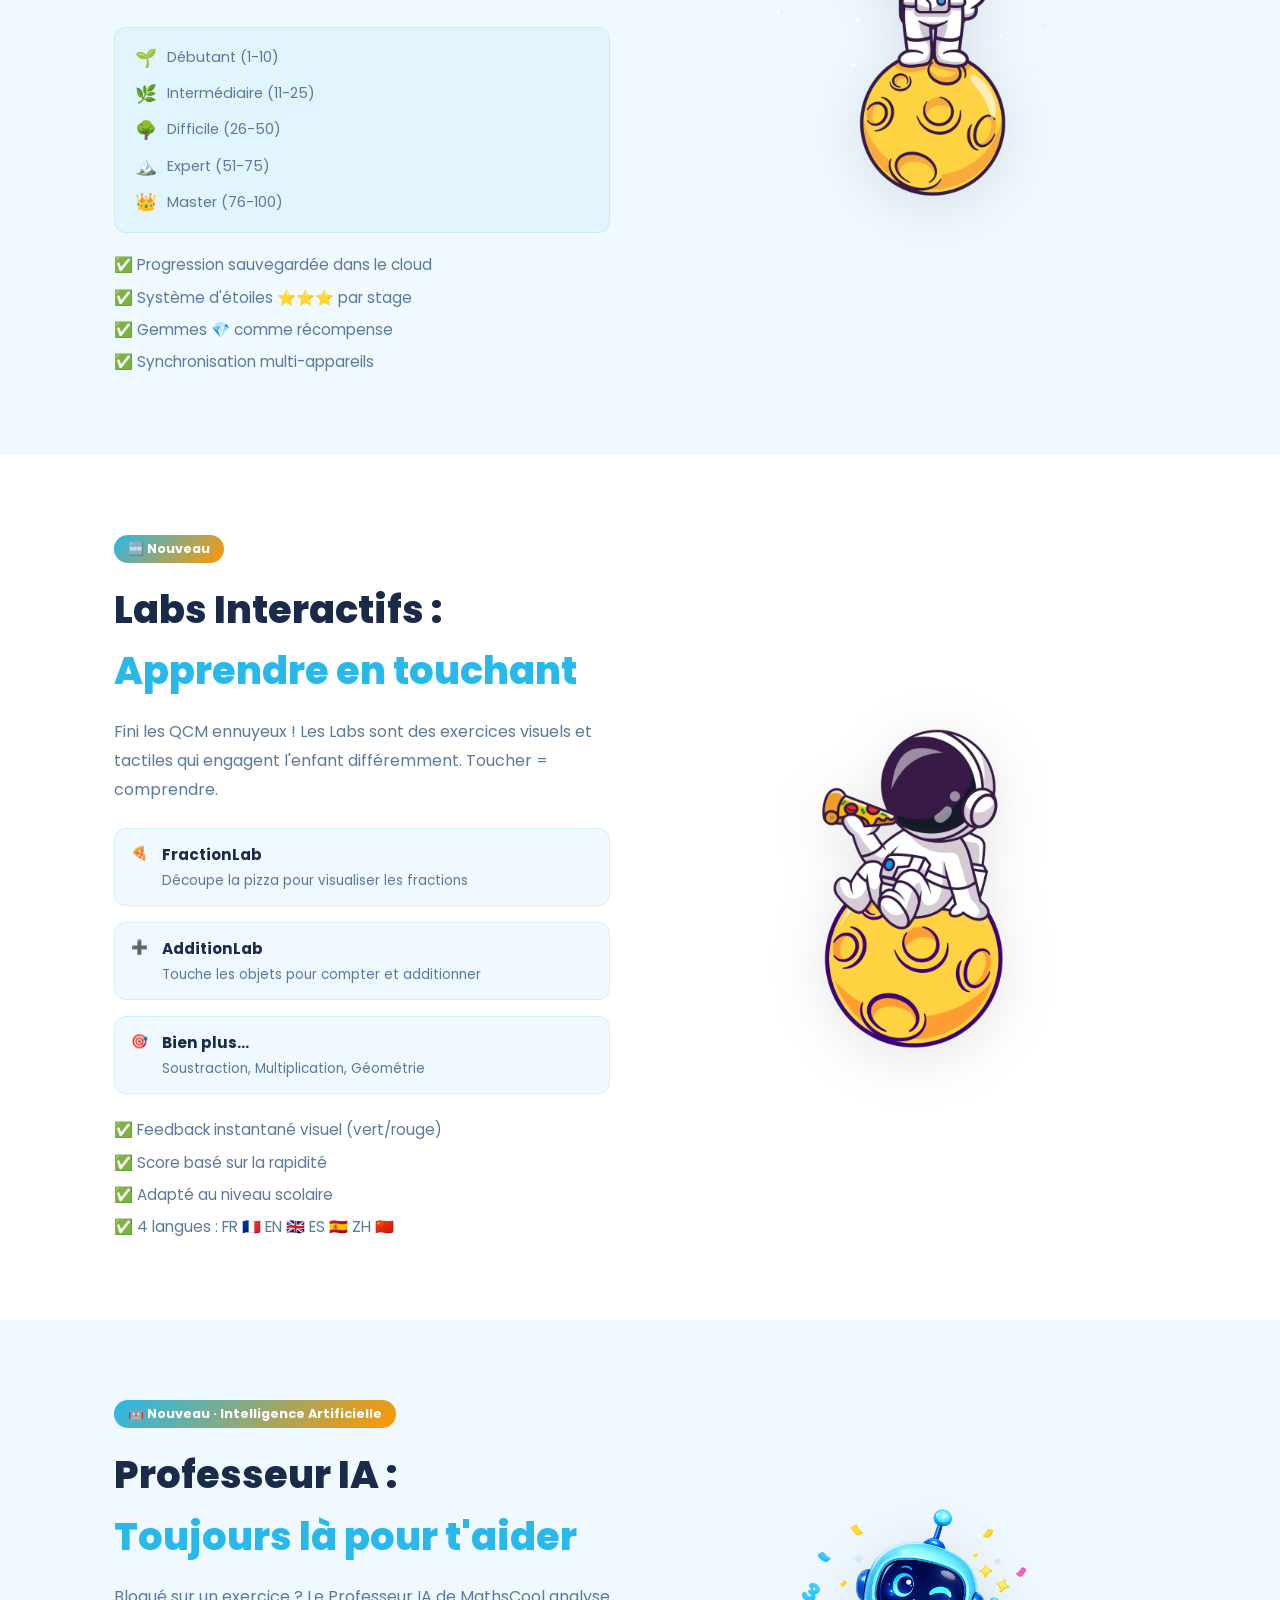
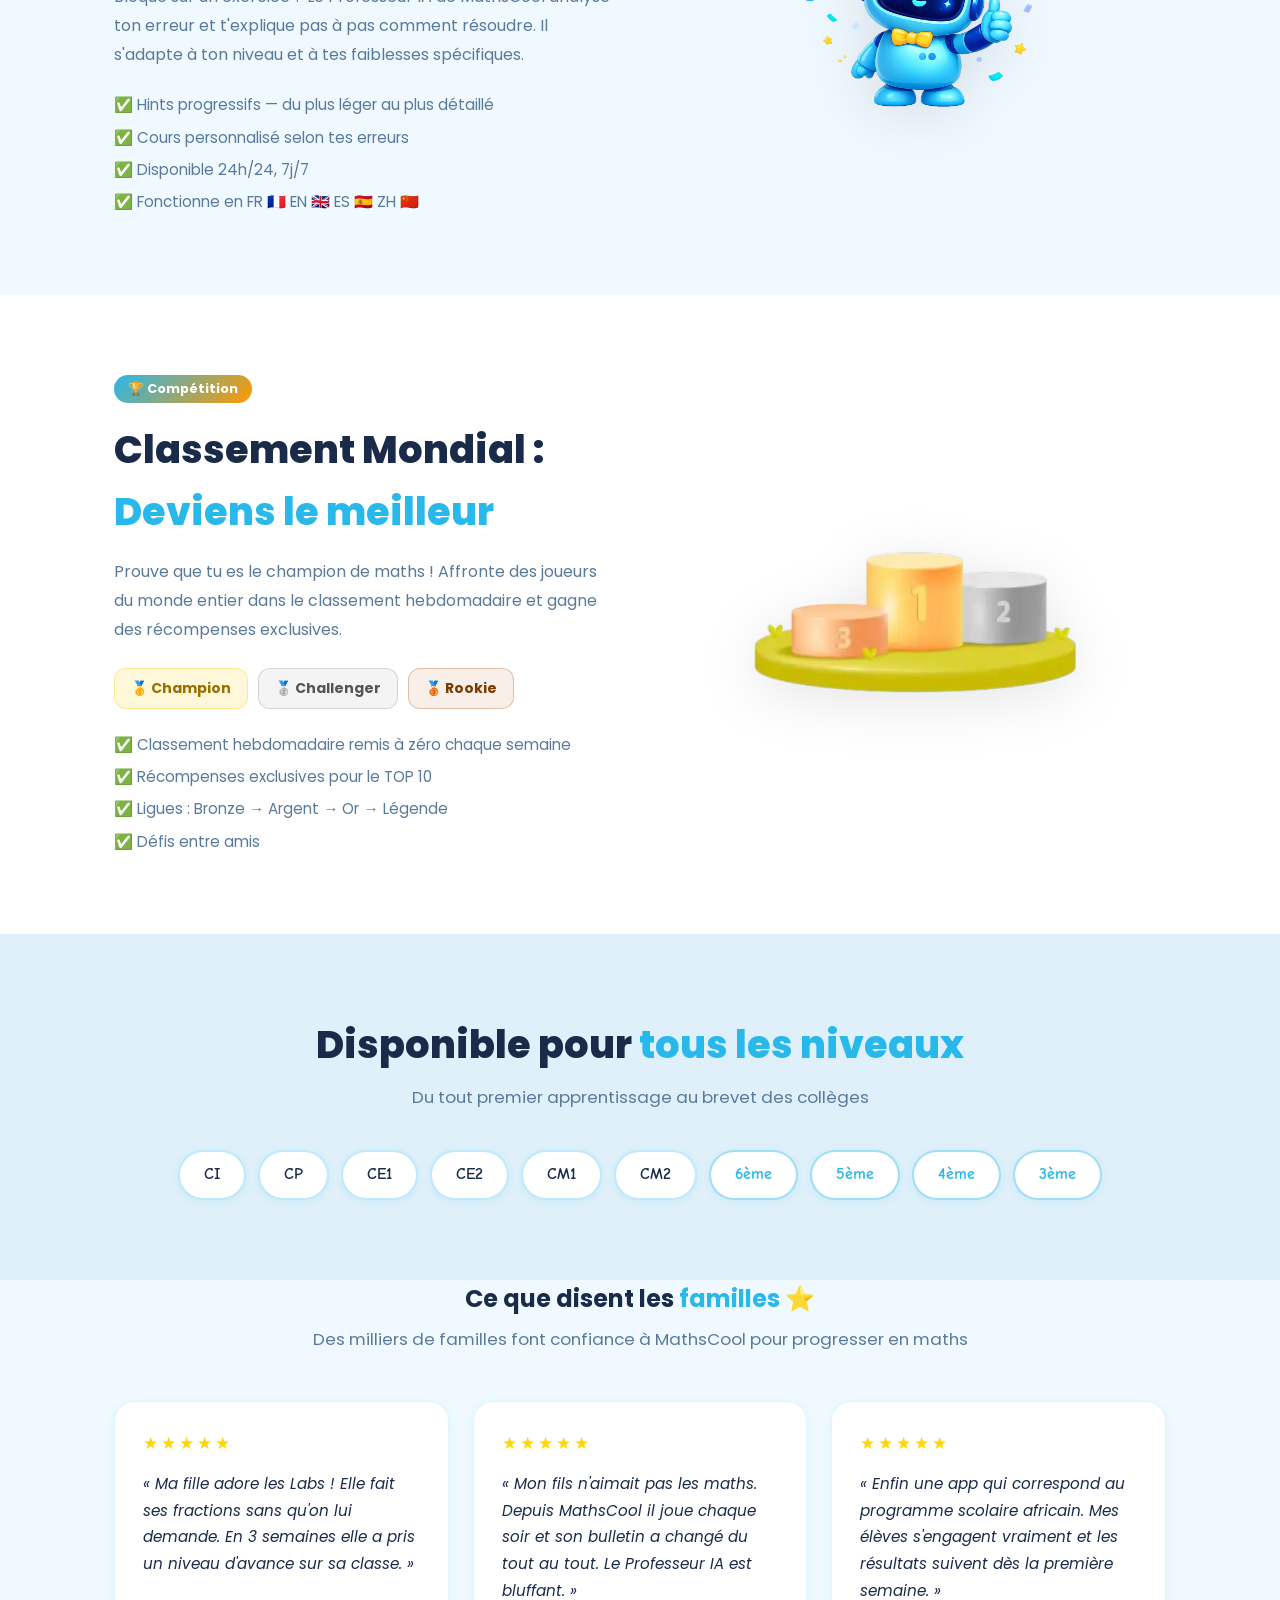
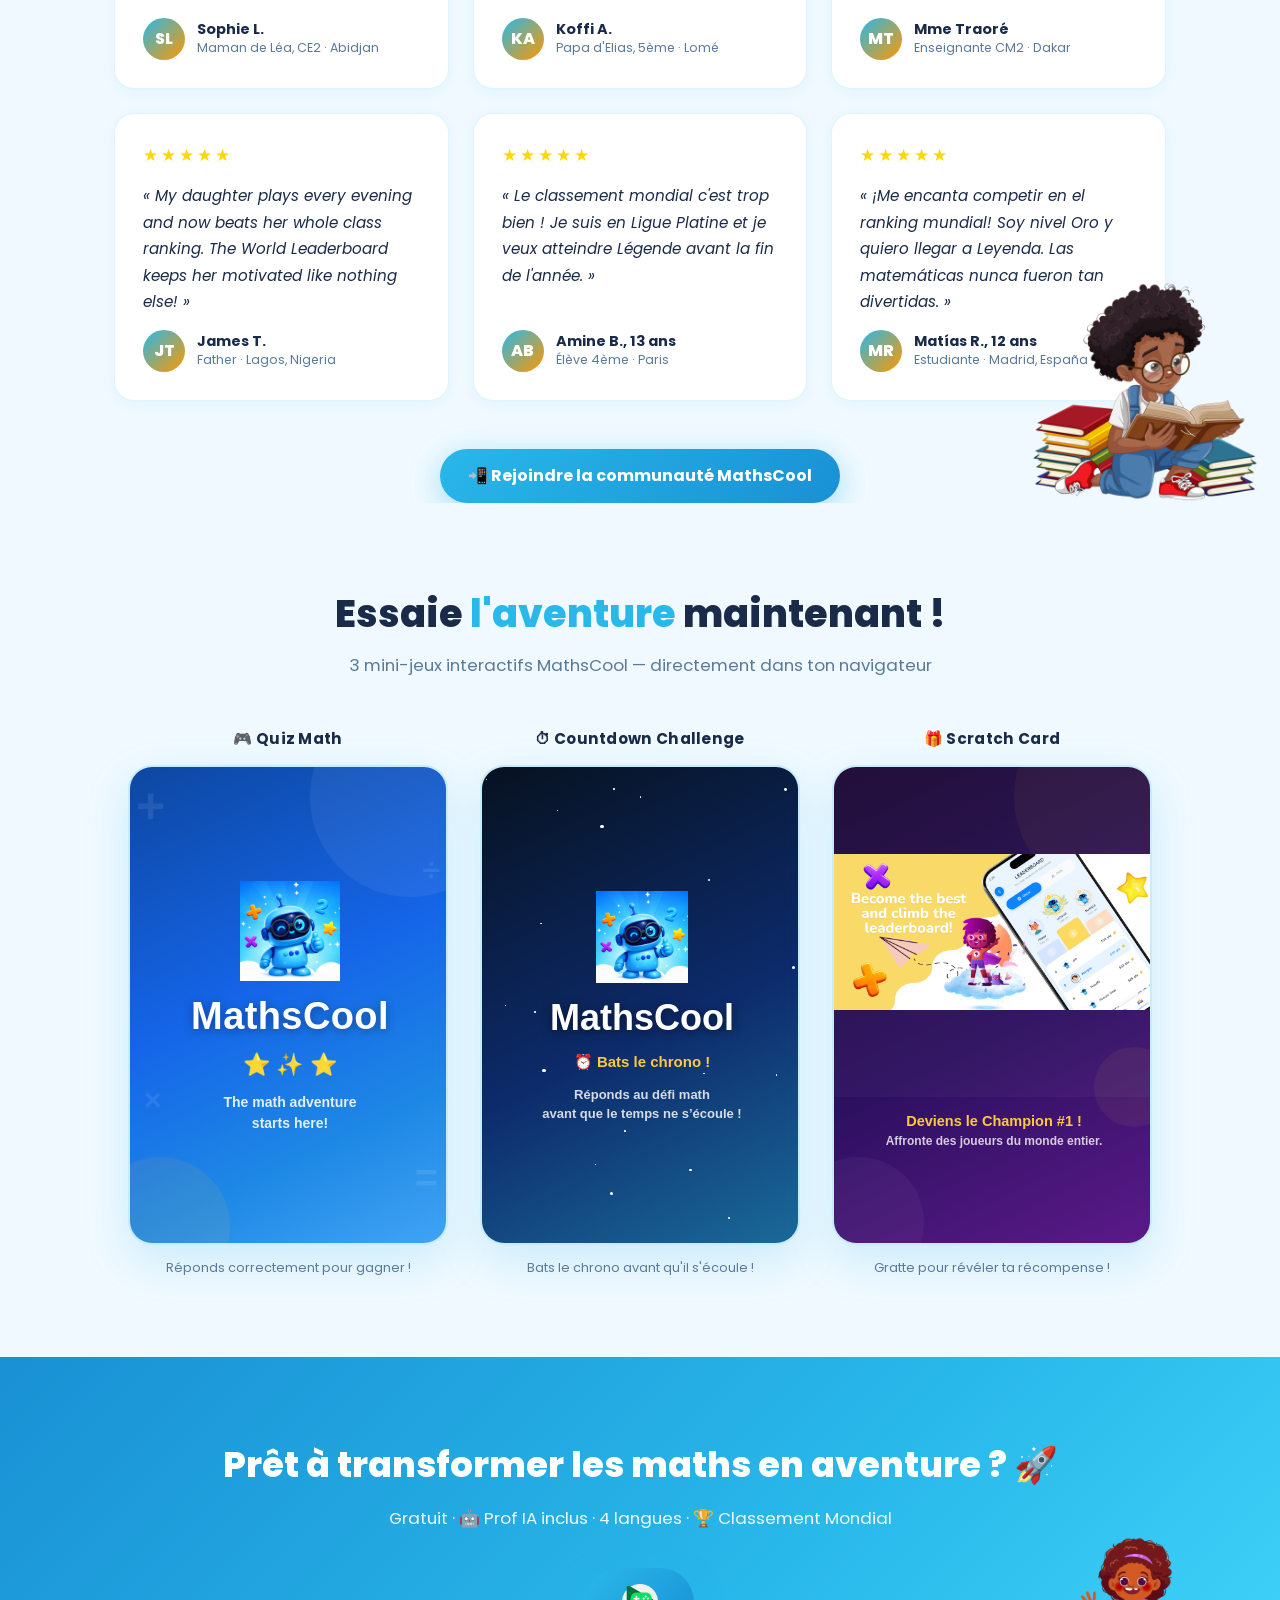
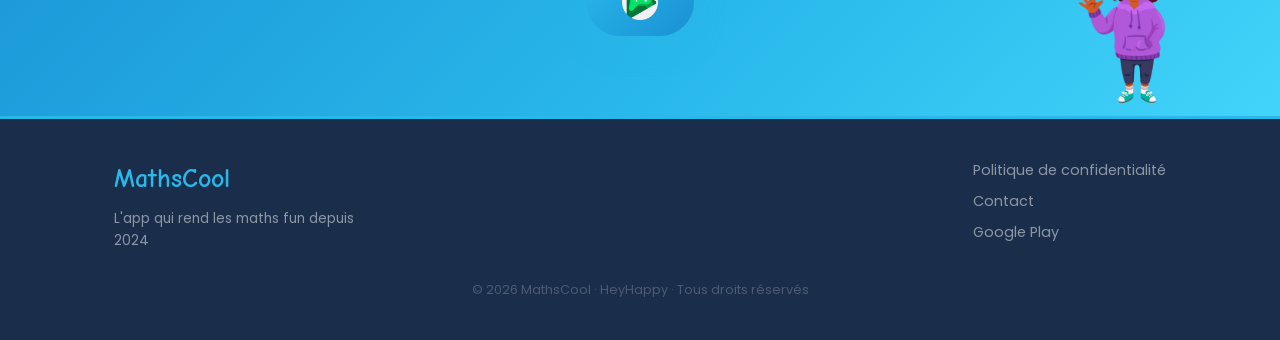
==== commit 93296c71: "feat: light theme, fullscreen video hero, reviews section, new illustrations" ====
--- a/index.html
+++ b/index.html
@@ -7,9 +7,9 @@
   <!-- ====== SEO TITLE & META ====== -->
   <title>MathsCool – Meilleur jeu de maths pour enfants (CI à 3ème) | Gratuit</title>
   <meta name="description"
-        content="MathsCool : apprendre les maths en jouant ! Quiz, Labs interactifs, Mode Stage, Défis quotidiens. Gratuit, du CI à la 3ème. Disponible sur Google Play." />
+        content="MathsCool : apprendre les maths en jouant ! Professeur IA, Classement Mondial, Labs interactifs, Mode Stage, Défis quotidiens. Gratuit, du CI à la 3ème. Disponible sur Google Play." />
   <meta name="keywords"
-        content="jeux de maths enfant, math for kids, apprendre les maths en jouant, application mathématiques primaire collège, maths CE1 CE2 CM1 CM2, exercices maths interactifs, mathscool, quiz maths enfant, maths 6ème 5ème, jeu éducatif gratuit" />
+        content="jeux de maths enfant, math for kids, apprendre les maths en jouant, application mathématiques primaire collège, maths CE1 CE2 CM1 CM2, exercices maths interactifs, mathscool, quiz maths enfant, maths 6ème 5ème, jeu éducatif gratuit, professeur IA maths enfant, classement mondial maths, aventure mathématiques" />
   <meta name="author" content="MathsCool" />
   <meta name="robots" content="index, follow" />
   <link rel="canonical" href="https://happyazondekon.github.io/maths-cool/" />
@@ -40,10 +40,10 @@
     "operatingSystem": "ANDROID",
     "applicationCategory": "EducationalApplication",
     "genre": "Educational Game",
-    "description": "MathsCool est l'application de mathématiques interactive pour enfants du CI à la 3ème. Mode Stage, Labs interactifs, Défis quotidiens, Cours enrichis.",
+    "description": "MathsCool est l'application de mathématiques interactive pour enfants du CI à la 3ème. Professeur IA, Classement Mondial, Mode Stage, Labs interactifs, Défis quotidiens, Cours enrichis.",
     "url": "https://happyazondekon.github.io/maths-cool/",
     "downloadUrl": "https://play.google.com/store/apps/details?id=com.heyhappy.mathscool",
-    "screenshot": "https://happyazondekon.github.io/maths-cool/assets/screenshot1.webp",
+    "screenshot": "https://happyazondekon.github.io/maths-cool/assets/1.png",
     "offers": {
       "@type": "Offer",
       "price": "0",
@@ -64,14 +64,59 @@
   </script>
 
   <!-- ====== FAVICON ====== -->
-  <link rel="icon" type="image/webp" href="assets/icon.webp" />
-  <link rel="apple-touch-icon" href="assets/icon.webp" />
-
-  <!-- ====== FONTS ====== -->
+  <link rel="icon" type="image/png" href="assets/logoo.png" />
+  <link rel="apple-touch-icon" href="assets/logoo.png" />
+
+  <!-- ====== FONTS (non-blocking) ====== -->
   <link rel="preconnect" href="https://fonts.googleapis.com" />
-  <link href="https://fonts.googleapis.com/css2?family=Comic+Neue:wght@400;700&family=Poppins:wght@400;600;700;800&display=swap" rel="stylesheet" />
-
-  <link rel="stylesheet" href="style.css" />
+  <link rel="preconnect" href="https://fonts.gstatic.com" crossorigin />
+  <link rel="preload" as="style" href="https://fonts.googleapis.com/css2?family=Comic+Neue:wght@400;700&family=Poppins:wght@400;600;700;800&display=swap" />
+  <link href="https://fonts.googleapis.com/css2?family=Comic+Neue:wght@400;700&family=Poppins:wght@400;600;700;800&display=swap" rel="stylesheet" media="print" onload="this.media='all'" />
+  <noscript><link href="https://fonts.googleapis.com/css2?family=Comic+Neue:wght@400;700&family=Poppins:wght@400;600;700;800&display=swap" rel="stylesheet" /></noscript>
+
+  <!-- ====== CRITICAL CSS (above-fold) ====== -->
+  <style>
+    :root{--primary:#29B8EA;--secondary:#FF9800;--accent:#FFD700;--bg:#F0F9FF;--surface:#FFFFFF;--surface2:#E2F4FD;--text:#1A2B4A;--text-muted:#5A7A9A;--radius:20px;--radius-sm:12px;--font:'Poppins',sans-serif;--font-fun:'Comic Neue',cursive}
+    *{margin:0;padding:0;box-sizing:border-box}
+    html{scroll-behavior:smooth}
+    body{font-family:var(--font);background-color:var(--bg);color:var(--text);line-height:1.6;overflow-x:hidden}
+    .container{max-width:1100px;margin:0 auto;padding:0 24px}
+    .highlight{color:var(--primary)}
+    .navbar{position:fixed;top:0;left:0;right:0;z-index:100;background:rgba(255,255,255,.92);backdrop-filter:blur(16px);border-bottom:1px solid rgba(41,184,234,.18);box-shadow:0 2px 20px rgba(41,184,234,.08);padding:14px 24px}
+    .nav-inner{max-width:1100px;margin:0 auto;display:flex;align-items:center;justify-content:space-between}
+    .nav-logo{font-family:var(--font-fun);font-size:1.6rem;font-weight:700;color:var(--primary);text-decoration:none}
+    .nav-logo span{color:var(--primary)}
+    .nav-links{display:flex;align-items:center;gap:28px}
+    .nav-links a{color:var(--text-muted);text-decoration:none;font-size:.9rem;font-weight:500;transition:color .2s}
+    .nav-links a:hover{color:var(--primary)}
+    .btn-nav{background:var(--primary)!important;color:#fff!important;padding:8px 20px;border-radius:50px;font-size:.85rem!important;font-weight:600!important}
+    .hero{min-height:100vh;display:flex;align-items:center;justify-content:center;padding:120px 24px 80px;position:relative;overflow:hidden}
+    .hero-video-bg{position:absolute;top:0;left:0;width:100%;height:100%;object-fit:cover;z-index:0;pointer-events:none}
+    .hero-video-overlay{position:absolute;top:0;left:0;width:100%;height:100%;background:rgba(5,22,52,.62);z-index:1}
+    .hero-content{position:relative;z-index:2;text-align:center;max-width:700px;width:100%}
+    .hero-badge{display:inline-block;background:rgba(255,255,255,.10);border:1px solid rgba(255,255,255,.30);color:white;padding:6px 16px;border-radius:50px;font-size:.85rem;font-weight:600;margin-bottom:20px}
+    .hero h1{font-size:clamp(2.2rem,5vw,3.6rem);font-weight:800;line-height:1.15;margin-bottom:20px;color:white}
+    .hero-sub{color:rgba(255,255,255,.82);font-size:1.1rem;max-width:560px;margin:0 auto 36px;line-height:1.8}
+    .hero-sub strong{color:white}
+    .hero-cta{display:flex;flex-wrap:wrap;gap:16px;margin-bottom:40px;justify-content:center}
+    .btn-primary{display:inline-flex;align-items:center;gap:10px;background:linear-gradient(135deg,var(--primary),#1990D4);color:#fff;padding:14px 28px;border-radius:50px;text-decoration:none;font-weight:700;font-size:1rem;box-shadow:0 8px 30px rgba(41,184,234,.4)}
+    .btn-secondary{display:inline-flex;align-items:center;gap:8px;background:rgba(255,255,255,.10);border:1.5px solid rgba(255,255,255,.40);color:white;padding:14px 28px;border-radius:50px;text-decoration:none;font-weight:600}
+    .play-badge{height:36px}
+    .hero-stats{display:flex;align-items:center;gap:16px;flex-wrap:wrap;justify-content:center}
+    .stat{display:flex;flex-direction:column;align-items:center}
+    .stat-num{font-size:1.6rem;font-weight:800;color:var(--accent);font-family:var(--font-fun)}
+    .stat span:last-child{font-size:.75rem;color:rgba(255,255,255,.60)}
+    .stat-sep{color:rgba(255,255,255,.25);font-size:1.5rem}
+    .hero-mascot{position:absolute;bottom:0;right:5%;width:clamp(180px,22vw,320px);pointer-events:none;filter:drop-shadow(0 12px 24px rgba(0,0,0,.12));animation:mascot-float 4s ease-in-out infinite;z-index:3}
+    .hero-mascot img{width:100%;height:auto}
+    @keyframes mascot-float{0%,100%{transform:translateY(0)}50%{transform:translateY(-12px)}}
+    @media(max-width:768px){.hero{padding-top:100px}.hero-mascot{width:clamp(120px,32vw,180px);right:2%}.nav-links a:not(.btn-nav){display:none}}
+  </style>
+
+  <!-- ====== FULL CSS (deferred) ====== -->
+  <link rel="preload" as="style" href="style.css" />
+  <link rel="stylesheet" href="style.css" media="print" onload="this.media='all'" />
+  <noscript><link rel="stylesheet" href="style.css" /></noscript>
 </head>
 
 <body>
@@ -82,8 +127,8 @@
       <a href="#" class="nav-logo" title="MathsCool – Accueil">Maths<span>Cool</span></a>
       <div class="nav-links">
         <a href="#features" title="Fonctionnalités de MathsCool">Fonctionnalités</a>
-        <a href="#stage" title="Mode Stage – 100 niveaux">Mode Stage</a>
-        <a href="#labs" title="Labs Interactifs MathsCool">Labs</a>
+        <a href="#ai" title="Professeur IA MathsCool">Prof IA</a>
+        <a href="#classement" title="Classement Mondial MathsCool">Classement</a>
         <a href="#article" title="Blog MathsCool – Meilleur jeu de maths">Blog</a>
         <a href="https://play.google.com/store/apps/details?id=com.heyhappy.mathscool" class="btn-nav" title="Télécharger MathsCool sur Google Play">Télécharger</a>
       </div>
@@ -92,25 +137,27 @@
 
   <!-- ===== HERO ===== -->
   <header class="hero" id="hero">
+    <video class="hero-video-bg" autoplay muted loop playsinline preload="none"
+      poster="https://img.youtube.com/vi/DlMAKsMIAZQ/maxresdefault.jpg">
+      <source src="assets/hero.mp4" type="video/mp4" />
+    </video>
+    <div class="hero-video-overlay"></div>
+
     <div class="hero-content">
-      <div class="hero-badge">🆓 Gratuit · 4 langues · Du CI à la 3ème</div>
       <h1>
-        MathsCool – Meilleur jeu de maths<br/>
-        <span class="highlight">gratuit pour enfants</span>
+        Les maths deviennent<br/>
+        <span class="highlight">une aventure</span> 🚀
       </h1>
       <p class="hero-sub">
-        MathsCool est le <strong>meilleur jeu de maths gratuit pour enfants</strong> du CI à la 3ème.
-        Votre enfant va apprendre les maths en jouant grâce au
-        <strong>Mode Stage</strong>, aux <strong>Labs interactifs</strong>, aux défis quotidiens
-        et aux cours enrichis. MathsCool transforme les exercices de mathématiques en aventure gaming,
-        pensé pour progresser du CI à la 6ème, 5ème, 4ème et 3ème.
+        Professeur IA · Classement Mondial · Labs interactifs.<br/>
+        <strong>Gratuit</strong>, du CI à la 3ème.
       </p>
       <div class="hero-cta">
         <a href="https://play.google.com/store/apps/details?id=com.heyhappy.mathscool"
            target="_blank" rel="noopener" class="btn-primary" id="download" title="Télécharger MathsCool gratuitement sur Google Play">
           <img src="assets/google-play-badge.webp" alt="Télécharger sur Google Play" class="play-badge" />
         </a>
-        <a href="#features" class="btn-secondary" title="Voir les fonctionnalités de MathsCool">Voir les fonctionnalités ↓</a>
+        <a href="#features" class="btn-secondary" title="Voir les fonctionnalités de MathsCool">Découvrir ↓</a>
       </div>
       <div class="hero-stats">
         <div class="stat"><span class="stat-num">10</span><span>Niveaux scolaires</span></div>
@@ -118,14 +165,11 @@
         <div class="stat"><span class="stat-num">100</span><span>Stages par thème</span></div>
         <div class="stat-sep">·</div>
         <div class="stat"><span class="stat-num">4</span><span>Langues</span></div>
-        <div class="stat-sep">·</div>
-        <div class="stat"><span class="stat-num">🆓</span><span>Gratuit</span></div>
-      </div>
-    </div>
-    <div class="hero-visual">
-      <div class="phone-mockup">
-        <img src="assets/screenshot1.webp" alt="Capture d'écran MathsCool - Accueil" loading="lazy" />
-      </div>
+      </div>
+    </div>
+
+    <div class="hero-mascot">
+      <img src="assets/illustrations/home_ai_mascot.webp" alt="" aria-hidden="true" />
     </div>
   </header>
 
@@ -134,6 +178,9 @@
     <div class="container">
       <h2>Tout ce qu'il faut pour <span class="highlight">progresser</span></h2>
       <p class="section-sub">Une application complète pensée pour les enfants de 5 à 15 ans</p>
+      <div class="brand-strip">
+        <img src="assets/mas.png" alt="MathsCool – Robot mascotte et univers du jeu" loading="lazy" />
+      </div>
 
       <div class="feature-grid">
         <div class="feature-card">
@@ -165,6 +212,24 @@
           <div class="feature-icon">🏆</div>
           <h3>Achievements & Gemmes</h3>
           <p>Système de récompenses complet : trophées, badges, gemmes et classements pour motiver sur le long terme.</p>
+        </div>
+        <div class="feature-card feature-new">
+          <div class="feature-icon">🤖</div>
+          <h3>Professeur IA <span class="badge-new">NEW</span></h3>
+          <p>Un assistant IA disponible 24h/24. Il analyse tes erreurs, t'explique pas à pas et personnalise tes révisions selon tes faiblesses.</p>
+        </div>
+        <div class="feature-card feature-new">
+          <div class="feature-icon">🏅</div>
+          <h3>Classement Mondial <span class="badge-new">NEW</span></h3>
+          <p>Affronte des joueurs du monde entier ! Grimpe de Bronze à Légende et gagne des récompenses exclusives chaque semaine.</p>
+        </div>
+        <div class="feature-card feature-new">
+          <div class="feature-icon">🌍</div>
+          <h3>Construis Ton Monde <span class="badge-new">NEW</span></h3>
+          <p>Utilise tes gemmes pour décorer et développer ton propre monde virtuel. Les maths, ça paie vraiment !</p>
+          <div class="feature-thumb">
+            <img src="assets/7.png" alt="Construis ton monde – Earn treasures" loading="lazy" />
+          </div>
         </div>
       </div>
     </div>
@@ -197,8 +262,8 @@
           </ul>
         </div>
         <div class="split-visual">
-          <div class="phone-mockup small">
-            <img src="assets/screenshot-stage.webp" alt="Capture d'écran Mode Stage MathsCool" loading="lazy" />
+          <div class="feature-img-wrap">
+            <img src="assets/illustrations/mascot_trophy.webp" alt="Mode Stage MathsCool – Explore la carte et progresse !" loading="lazy" />
           </div>
         </div>
       </div>
@@ -210,8 +275,8 @@
     <div class="container">
       <div class="split-layout reverse">
         <div class="split-visual">
-          <div class="phone-mockup small">
-            <img src="assets/screenshot-labs.webp" alt="Capture d'écran Labs Interactifs MathsCool" loading="lazy" />
+          <div class="feature-img-wrap">
+            <img src="assets/collection/pizza_man.webp" alt="Labs Interactifs MathsCool – Apprendre en touchant" loading="lazy" />
           </div>
         </div>
         <div class="split-text">
@@ -255,6 +320,65 @@
     </div>
   </section>
 
+  <!-- ===== AI TEACHER ===== -->
+  <section class="ai-section" id="ai">
+    <div class="container">
+      <div class="split-layout">
+        <div class="split-text">
+          <div class="section-badge">🤖 Nouveau · Intelligence Artificielle</div>
+          <h2>Professeur IA :<br/><span class="highlight">Toujours là pour t'aider</span></h2>
+          <p>
+            Bloqué sur un exercice ? Le Professeur IA de MathsCool analyse ton erreur et t'explique
+            pas à pas comment résoudre. Il s'adapte à ton niveau et à tes faiblesses spécifiques.
+          </p>
+          <ul class="check-list">
+            <li>✅ Hints progressifs — du plus léger au plus détaillé</li>
+            <li>✅ Cours personnalisé selon tes erreurs</li>
+            <li>✅ Disponible 24h/24, 7j/7</li>
+            <li>✅ Fonctionne en FR 🇫🇷 EN 🇬🇧 ES 🇪🇸 ZH 🇨🇳</li>
+          </ul>
+        </div>
+        <div class="split-visual">
+          <div class="feature-img-wrap">
+            <img src="assets/illustrations/macot_ai_winner.webp" alt="Professeur IA MathsCool" loading="lazy" />
+          </div>
+        </div>
+      </div>
+    </div>
+  </section>
+
+  <!-- ===== LEADERBOARD ===== -->
+  <section class="leaderboard-section" id="classement">
+    <div class="container">
+      <div class="split-layout reverse">
+        <div class="split-visual">
+          <div class="feature-img-wrap">
+            <img src="assets/illustrations/podium.webp" alt="Classement Mondial MathsCool" loading="lazy" />
+          </div>
+        </div>
+        <div class="split-text">
+          <div class="section-badge">🏆 Compétition</div>
+          <h2>Classement Mondial :<br/><span class="highlight">Deviens le meilleur</span></h2>
+          <p>
+            Prouve que tu es le champion de maths ! Affronte des joueurs du monde entier
+            dans le classement hebdomadaire et gagne des récompenses exclusives.
+          </p>
+          <div class="podium-row">
+            <div class="podium-item gold">🥇 Champion</div>
+            <div class="podium-item silver">🥈 Challenger</div>
+            <div class="podium-item bronze">🥉 Rookie</div>
+          </div>
+          <ul class="check-list">
+            <li>✅ Classement hebdomadaire remis à zéro chaque semaine</li>
+            <li>✅ Récompenses exclusives pour le TOP 10</li>
+            <li>✅ Ligues : Bronze → Argent → Or → Légende</li>
+            <li>✅ Défis entre amis</li>
+          </ul>
+        </div>
+      </div>
+    </div>
+  </section>
+
   <!-- ===== NIVEAUX ===== -->
   <section class="levels-section">
     <div class="container">
@@ -275,93 +399,138 @@
     </div>
   </section>
 
-  <!-- ===== ARTICLE SEO ===== -->
+  <!-- ===== REVIEWS ===== -->
   <article class="article-section" id="article">
-    <div class="container article-content">
-      <h2>Meilleur jeu de maths pour enfants en 2026 : <span class="highlight">MathsCool</span></h2>
-      <p class="article-meta">Publié le 17 Mars 2026 · Éducation · 5 min de lecture</p>
-
-      <p>
-        Si vous cherchez un <strong>jeu de maths pour enfant</strong> qui soit à la fois
-        ludique et pédagogique, MathsCool est la réponse. Disponible gratuitement sur
-        Android, cette <strong>application de mathématiques pour enfants</strong> couvre
-        tous les niveaux du CI à la 3ème, avec une progression adaptée à chaque élève.
-      </p>
-
-      <p>
-        Pour de nombreux parents, MathsCool représente le <strong>meilleur</strong> compromis
-        entre jeu, autonomie et programme scolaire : l'enfant avance du CI au CP, puis du CE1,
-        CE2, CM1 et CM2 jusqu'aux classes de <strong>6ème</strong>, <strong>5ème</strong>,
-        <strong>4ème</strong> et <strong>3ème</strong> dans une seule application.
-      </p>
-
-      <h3>Pourquoi MathsCool est différent des autres apps ?</h3>
-      <p>
-        Contrairement aux applications classiques qui proposent uniquement des
-        <strong>exercices de maths</strong> sous forme de QCM répétitifs,
-        MathsCool introduit deux innovations majeures en 2026 :
-      </p>
-      <ul>
-        <li>
-          <strong>Le Mode Stage</strong> — système de progression en 100 niveaux,
-          comme dans les jeux mobiles populaires mais avec de vraies mathématiques.
-          Chaque étape est chronométrée et notée sur 3 étoiles.
-        </li>
-        <li>
-          <strong>Les Labs Interactifs</strong> — exercices tactiles où l'enfant
-          manipule directement les éléments (pizzas pour les fractions, objets pour l'addition).
-          C'est de l'<em>apprentissage kinesthésique</em> appliqué aux maths.
-        </li>
-      </ul>
-
-      <h3>Pour quel âge est MathsCool ?</h3>
-      <p>
-        MathsCool est conçu pour les <strong>enfants de 5 à 15 ans</strong>,
-        couvrant toute la scolarité primaire et le collège. L'app s'adapte
-        automatiquement au niveau sélectionné : addition simple pour le CI,
-        fractions et algèbre pour la 5ème, théorèmes pour la 3ème.
-      </p>
-
-      <p>
-        Ce parcours complet aide autant un élève de <strong>6ème</strong> qui consolide ses bases
-        qu'un élève de <strong>5ème</strong>, de <strong>4ème</strong> ou de <strong>3ème</strong>
-        qui veut réviser plus vite avant un contrôle.
-      </p>
-
-      <h3>Math for kids : available in English, Spanish and Chinese</h3>
-      <p>
-        MathsCool is not just for French speakers. The app is fully available
-        in <strong>English, Spanish (Español)</strong> and <strong>Chinese (中文)</strong>,
-        making it a truly international <strong>math app for kids</strong>.
-        Whether you're looking for <em>"math games for children"</em> or
-        <em>"aprender matemáticas jugando"</em>, MathsCool works for your family.
-      </p>
-
-      <h3>Comment télécharger MathsCool ?</h3>
-      <p>
-        L'application est <strong>disponible gratuitement sur Google Play</strong>.
-        Recherchez "MathsCool" ou cliquez sur le bouton de téléchargement ci-dessous.
-      </p>
+    <div class="container">
+      <h2 style="text-align:center">Ce que disent les <span class="highlight">familles</span> ⭐</h2>
+      <p class="section-sub" style="text-align:center">Des milliers de familles font confiance à MathsCool pour progresser en maths</p>
+
+      <div class="reviews-grid">
+
+        <div class="review-card">
+          <div class="review-stars">★★★★★</div>
+          <p class="review-text">« Ma fille adore les Labs ! Elle fait ses fractions sans qu'on lui demande. En 3 semaines elle a pris un niveau d'avance sur sa classe. »</p>
+          <div class="review-author">
+            <div class="review-avatar">SL</div>
+            <div>
+              <div class="review-name">Sophie L.</div>
+              <div class="review-role">Maman de Léa, CE2 · Abidjan</div>
+            </div>
+          </div>
+        </div>
+
+        <div class="review-card">
+          <div class="review-stars">★★★★★</div>
+          <p class="review-text">« Mon fils n'aimait pas les maths. Depuis MathsCool il joue chaque soir et son bulletin a changé du tout au tout. Le Professeur IA est bluffant. »</p>
+          <div class="review-author">
+            <div class="review-avatar">KA</div>
+            <div>
+              <div class="review-name">Koffi A.</div>
+              <div class="review-role">Papa d'Elias, 5ème · Lomé</div>
+            </div>
+          </div>
+        </div>
+
+        <div class="review-card">
+          <div class="review-stars">★★★★★</div>
+          <p class="review-text">« Enfin une app qui correspond au programme scolaire africain. Mes élèves s'engagent vraiment et les résultats suivent dès la première semaine. »</p>
+          <div class="review-author">
+            <div class="review-avatar">MT</div>
+            <div>
+              <div class="review-name">Mme Traoré</div>
+              <div class="review-role">Enseignante CM2 · Dakar</div>
+            </div>
+          </div>
+        </div>
+
+        <div class="review-card">
+          <div class="review-stars">★★★★★</div>
+          <p class="review-text">« My daughter plays every evening and now beats her whole class ranking. The World Leaderboard keeps her motivated like nothing else! »</p>
+          <div class="review-author">
+            <div class="review-avatar">JT</div>
+            <div>
+              <div class="review-name">James T.</div>
+              <div class="review-role">Father · Lagos, Nigeria</div>
+            </div>
+          </div>
+        </div>
+
+        <div class="review-card">
+          <div class="review-stars">★★★★★</div>
+          <p class="review-text">« Le classement mondial c'est trop bien ! Je suis en Ligue Platine et je veux atteindre Légende avant la fin de l'année. »</p>
+          <div class="review-author">
+            <div class="review-avatar">AB</div>
+            <div>
+              <div class="review-name">Amine B., 13 ans</div>
+              <div class="review-role">Élève 4ème · Paris</div>
+            </div>
+          </div>
+        </div>
+
+        <div class="review-card">
+          <div class="review-stars">★★★★★</div>
+          <p class="review-text">« ¡Me encanta competir en el ranking mundial! Soy nivel Oro y quiero llegar a Leyenda. Las matemáticas nunca fueron tan divertidas. »</p>
+          <div class="review-author">
+            <div class="review-avatar">MR</div>
+            <div>
+              <div class="review-name">Matías R., 12 ans</div>
+              <div class="review-role">Estudiante · Madrid, España</div>
+            </div>
+          </div>
+        </div>
+
+      </div>
 
       <div class="article-cta">
         <a href="https://play.google.com/store/apps/details?id=com.heyhappy.mathscool"
            target="_blank" rel="noopener" class="btn-primary" title="Télécharger MathsCool gratuitement sur Google Play">
-          📲 Télécharger MathsCool gratuitement
+          📲 Rejoindre la communauté MathsCool
         </a>
       </div>
     </div>
+    <div class="article-deco">
+      <img src="assets/illustrations/mascot_reading.webp" alt="" aria-hidden="true" loading="lazy" />
+    </div>
   </article>
+
+  <!-- ===== AD PREVIEW ===== -->
+  <section class="ad-preview-section" id="preview">
+    <div class="container">
+      <h2>Essaie <span class="highlight">l'aventure</span> maintenant !</h2>
+      <p class="section-sub">3 mini-jeux interactifs MathsCool — directement dans ton navigateur</p>
+      <div class="ad-showcase">
+        <div class="ad-frame-wrap">
+          <div class="ad-label">🎮 Quiz Math</div>
+          <iframe src="index_en.html" width="320" height="480" frameborder="0" scrolling="no" title="MathsCool Quiz interactif" loading="lazy"></iframe>
+          <span class="ad-caption">Réponds correctement pour gagner !</span>
+        </div>
+        <div class="ad-frame-wrap">
+          <div class="ad-label">⏱ Countdown Challenge</div>
+          <iframe src="index_countdown_fr.html" width="320" height="480" frameborder="0" scrolling="no" title="MathsCool Countdown" loading="lazy"></iframe>
+          <span class="ad-caption">Bats le chrono avant qu'il s'écoule !</span>
+        </div>
+        <div class="ad-frame-wrap">
+          <div class="ad-label">🎁 Scratch Card</div>
+          <iframe src="index_scratch_fr.html" width="320" height="480" frameborder="0" scrolling="no" title="MathsCool Scratch Card" loading="lazy"></iframe>
+          <span class="ad-caption">Gratte pour révéler ta récompense !</span>
+        </div>
+      </div>
+    </div>
+  </section>
 
   <!-- ===== DOWNLOAD CTA ===== -->
   <section class="download-cta">
     <div class="container">
       <h2>Prêt à transformer les maths en aventure ? 🚀</h2>
-      <p>Gratuit · Sans publicité intrusive · 4 langues · Du CI à la 3ème</p>
+      <p>Gratuit · 🤖 Prof IA inclus · 4 langues · 🏆 Classement Mondial</p>
       <a href="https://play.google.com/store/apps/details?id=com.heyhappy.mathscool"
          target="_blank" rel="noopener" class="btn-primary large" title="Télécharger MathsCool sur Google Play">
         <img src="assets/google-play-badge.webp" alt="Disponible sur Google Play" class="play-badge" />
       </a>
     </div>
+    <div class="cta-mascot">
+      <img src="assets/illustrations/mascot_welcome.webp" alt="" aria-hidden="true" loading="lazy" />
+    </div>
   </section>
 
   <!-- ===== FOOTER ===== -->
--- a/style.css
+++ b/style.css
@@ -3,16 +3,16 @@
    ================================================ */
 
 :root {
-  --primary: #6C63FF;
-  --secondary: #FF6584;
+  --primary: #29B8EA;
+  --secondary: #FF9800;
   --accent: #FFD700;
-  --success: #10B981;
+  --success: #2ECC71;
   --info: #0EA5E9;
-  --bg: #0F0E1A;
-  --surface: #1A1830;
-  --surface2: #231E3D;
-  --text: #F1F0FF;
-  --text-muted: #9B98B8;
+  --bg: #F0F9FF;
+  --surface: #FFFFFF;
+  --surface2: #E2F4FD;
+  --text: #1A2B4A;
+  --text-muted: #5A7A9A;
   --radius: 20px;
   --radius-sm: 12px;
   --font: 'Poppins', sans-serif;
@@ -25,7 +25,7 @@
 
 body {
   font-family: var(--font);
-  background: var(--bg);
+  background-color: var(--bg);
   color: var(--text);
   line-height: 1.6;
   overflow-x: hidden;
@@ -41,10 +41,11 @@
   position: fixed;
   top: 0; left: 0; right: 0;
   z-index: 100;
-  background: rgba(15, 14, 26, 0.9);
-  backdrop-filter: blur(12px);
-  border-bottom: 1px solid rgba(255,255,255,0.08);
+  background: rgba(255, 255, 255, 0.92);
+  backdrop-filter: blur(16px);
+  border-bottom: 1px solid rgba(41, 184, 234, 0.18);
   padding: 14px 24px;
+  box-shadow: 0 2px 20px rgba(41, 184, 234, 0.08);
 }
 .nav-inner {
   max-width: 1100px;
@@ -57,10 +58,10 @@
   font-family: var(--font-fun);
   font-size: 1.6rem;
   font-weight: 700;
-  color: var(--text);
+  color: var(--primary);
   text-decoration: none;
 }
-.nav-logo span { color: var(--accent); font-style: italic; }
+.nav-logo span { color: var(--primary); }
 .nav-links { display: flex; align-items: center; gap: 28px; }
 .nav-links a {
   color: var(--text-muted);
@@ -69,10 +70,10 @@
   font-weight: 500;
   transition: color 0.2s;
 }
-.nav-links a:hover { color: var(--text); }
+.nav-links a:hover { color: var(--primary); }
 .btn-nav {
   background: var(--primary) !important;
-  color: var(--text) !important;
+  color: #fff !important;
   padding: 8px 20px;
   border-radius: 50px;
   font-size: 0.85rem !important;
@@ -86,17 +87,58 @@
   min-height: 100vh;
   display: flex;
   align-items: center;
-  justify-content: space-between;
-  gap: 40px;
+  justify-content: center;
   padding: 120px 24px 80px;
-  max-width: 1100px;
-  margin: 0 auto;
-}
-.hero-content { flex: 1; }
+  position: relative;
+  overflow: hidden;
+}
+
+/* --- video background --- */
+.hero-video-bg {
+  position: absolute;
+  top: 0; left: 0;
+  width: 100%; height: 100%;
+  object-fit: cover;
+  z-index: 0;
+  pointer-events: none;
+}
+.hero-video-overlay {
+  position: absolute;
+  top: 0; left: 0;
+  width: 100%; height: 100%;
+  background: rgba(5, 22, 52, 0.62);
+  z-index: 1;
+}
+
+/* --- hero text overrides (white on dark overlay) --- */
+.hero h1 { color: white; }
+.hero .hero-sub { color: rgba(255,255,255,0.82); }
+.hero .hero-sub strong { color: white; }
+.hero .hero-badge {
+  background: rgba(255,255,255,0.10);
+  border-color: rgba(255,255,255,0.30);
+  color: white;
+}
+.hero .stat-num { color: var(--accent); }
+.hero .stat span:last-child { color: rgba(255,255,255,0.60); }
+.hero .stat-sep { color: rgba(255,255,255,0.25); }
+.hero .btn-secondary {
+  background: rgba(255,255,255,0.10);
+  border-color: rgba(255,255,255,0.40);
+  color: white;
+}
+
+.hero-content {
+  position: relative;
+  z-index: 2;
+  text-align: center;
+  max-width: 700px;
+  width: 100%;
+}
 .hero-badge {
   display: inline-block;
-  background: rgba(108, 99, 255, 0.15);
-  border: 1px solid rgba(108, 99, 255, 0.4);
+  background: rgba(41, 184, 234, 0.13);
+  border: 1px solid rgba(41, 184, 234, 0.5);
   color: var(--primary);
   padding: 6px 16px;
   border-radius: 50px;
@@ -113,28 +155,28 @@
 .hero-sub {
   color: var(--text-muted);
   font-size: 1.1rem;
-  max-width: 520px;
-  margin-bottom: 36px;
+  max-width: 560px;
+  margin: 0 auto 36px;
   line-height: 1.8;
 }
 .hero-sub strong { color: var(--text); }
-.hero-cta { display: flex; flex-wrap: wrap; gap: 16px; margin-bottom: 40px; }
+.hero-cta { display: flex; flex-wrap: wrap; gap: 16px; margin-bottom: 40px; justify-content: center; }
 
 .btn-primary {
   display: inline-flex;
   align-items: center;
   gap: 10px;
-  background: linear-gradient(135deg, var(--primary), #9B5DE5);
+  background: linear-gradient(135deg, var(--primary), #1990D4);
   color: white;
   padding: 14px 28px;
   border-radius: 50px;
   text-decoration: none;
   font-weight: 700;
   font-size: 1rem;
-  box-shadow: 0 8px 30px rgba(108, 99, 255, 0.4);
+  box-shadow: 0 8px 30px rgba(41, 184, 234, 0.4);
   transition: transform 0.2s, box-shadow 0.2s;
 }
-.btn-primary:hover { transform: translateY(-2px); box-shadow: 0 12px 40px rgba(108, 99, 255, 0.5); }
+.btn-primary:hover { transform: translateY(-2px); box-shadow: 0 14px 40px rgba(41, 184, 234, 0.5); }
 .btn-primary.large { font-size: 1.1rem; padding: 16px 36px; }
 .play-badge { height: 36px; }
 
@@ -142,29 +184,30 @@
   display: inline-flex;
   align-items: center;
   gap: 8px;
-  background: rgba(255,255,255,0.06);
-  border: 1px solid rgba(255,255,255,0.12);
-  color: var(--text);
+  background: rgba(41, 184, 234, 0.07);
+  border: 1.5px solid rgba(41, 184, 234, 0.4);
+  color: var(--primary);
   padding: 14px 28px;
   border-radius: 50px;
   text-decoration: none;
   font-weight: 600;
   transition: background 0.2s;
 }
-.btn-secondary:hover { background: rgba(255,255,255,0.1); }
+.btn-secondary:hover { background: rgba(41, 184, 234, 0.14); }
 
 .hero-stats {
   display: flex;
   align-items: center;
   gap: 16px;
   flex-wrap: wrap;
+  justify-content: center;
 }
 .stat { display: flex; flex-direction: column; align-items: center; }
-.stat-num { font-size: 1.6rem; font-weight: 800; color: var(--accent); font-family: var(--font-fun); }
+.stat-num { font-size: 1.6rem; font-weight: 800; color: var(--primary); font-family: var(--font-fun); }
 .stat span:last-child { font-size: 0.75rem; color: var(--text-muted); }
-.stat-sep { color: rgba(255,255,255,0.2); font-size: 1.5rem; }
-
-.hero-visual { flex: 1; display: flex; justify-content: center; }
+.stat-sep { color: rgba(41, 184, 234, 0.35); font-size: 1.5rem; }
+
+.hero-visual { flex: 1; display: flex; justify-content: center; position: relative; }
 .phone-mockup {
   position: relative;
   width: 280px;
@@ -184,6 +227,36 @@
   border-radius: 34px;
 }
 
+/* ===== HERO + FEATURE IMAGE WRAPPERS ===== */
+.hero-img-wrap {
+  flex: 1;
+  max-width: 500px;
+  display: flex;
+  align-items: center;
+  justify-content: center;
+}
+.hero-img-wrap img {
+  width: 100%;
+  height: auto;
+  display: block;
+}
+.feature-img-wrap {
+  flex: 1;
+  max-width: 420px;
+  display: flex;
+  align-items: center;
+  justify-content: center;
+  padding: 8px;
+}
+.feature-img-wrap img {
+  width: 100%;
+  max-height: 380px;
+  height: auto;
+  display: block;
+  object-fit: contain;
+  filter: drop-shadow(0 10px 28px rgba(0,0,0,0.1));
+}
+
 /* ===== SECTIONS ===== */
 section { padding: 80px 0; }
 section h2 { font-size: clamp(1.6rem, 3.5vw, 2.4rem); font-weight: 800; margin-bottom: 12px; }
@@ -197,13 +270,14 @@
   gap: 24px;
 }
 .feature-card {
-  background: var(--surface2);
-  border: 1px solid rgba(255,255,255,0.06);
+  background: var(--surface);
+  border: 1.5px solid rgba(41, 184, 234, 0.18);
   border-radius: var(--radius);
   padding: 28px;
-  transition: transform 0.2s, border-color 0.2s;
-}
-.feature-card:hover { transform: translateY(-4px); border-color: rgba(108, 99, 255, 0.3); }
+  transition: transform 0.2s, box-shadow 0.2s;
+  box-shadow: 0 3px 14px rgba(41, 184, 234, 0.07);
+}
+.feature-card:hover { transform: translateY(-5px); box-shadow: 0 14px 40px rgba(41, 184, 234, 0.16); }
 .feature-icon { font-size: 2.4rem; margin-bottom: 14px; }
 .feature-card h3 { font-size: 1.1rem; font-weight: 700; margin-bottom: 10px; }
 .feature-card p { color: var(--text-muted); font-size: 0.9rem; line-height: 1.7; }
@@ -213,7 +287,7 @@
 .split-layout { display: flex; align-items: center; gap: 60px; }
 .split-layout.reverse { flex-direction: row-reverse; }
 .split-text { flex: 1; }
-.split-visual { flex: 1; display: flex; justify-content: center; }
+.split-visual { flex: 1; display: flex; justify-content: center; align-items: center; }
 
 .section-badge {
   display: inline-block;
@@ -229,13 +303,14 @@
 .split-text p { color: var(--text-muted); font-size: 1rem; line-height: 1.8; margin-bottom: 24px; }
 
 .difficulty-zones {
-  background: var(--surface);
+  background: var(--surface2);
   border-radius: var(--radius-sm);
   padding: 16px 20px;
   margin-bottom: 20px;
   display: flex;
   flex-direction: column;
   gap: 8px;
+  border: 1px solid rgba(41, 184, 234, 0.15);
 }
 .zone { display: flex; align-items: center; gap: 10px; font-size: 0.9rem; color: var(--text-muted); }
 .zone-icon { font-size: 1.1rem; }
@@ -250,18 +325,18 @@
   display: flex;
   align-items: flex-start;
   gap: 14px;
-  background: var(--surface2);
+  background: var(--bg);
   border-radius: var(--radius-sm);
   padding: 14px 16px;
-  border: 1px solid rgba(255,255,255,0.06);
+  border: 1.5px solid rgba(41, 184, 234, 0.15);
 }
 .lab-emoji { font-size: 1.8rem; flex-shrink: 0; }
 .lab-type div { display: flex; flex-direction: column; gap: 2px; }
-.lab-type strong { font-size: 0.95rem; font-weight: 700; }
+.lab-type strong { font-size: 0.95rem; font-weight: 700; color: var(--text); }
 .lab-type span { font-size: 0.85rem; color: var(--text-muted); }
 
 /* ===== LEVELS ===== */
-.levels-section { background: var(--bg); text-align: center; }
+.levels-section { background: #DFF0FA; text-align: center; }
 .levels-section h2 { margin-bottom: 8px; }
 .levels-grid {
   display: flex;
@@ -271,8 +346,8 @@
   margin-top: 32px;
 }
 .level-chip {
-  background: var(--surface2);
-  border: 1px solid rgba(255,255,255,0.1);
+  background: var(--surface);
+  border: 2px solid rgba(41, 184, 234, 0.3);
   border-radius: 50px;
   padding: 10px 24px;
   font-size: 1rem;
@@ -280,40 +355,77 @@
   font-family: var(--font-fun);
   color: var(--text);
   transition: all 0.2s;
-}
-.level-chip:hover { background: var(--primary); border-color: var(--primary); transform: scale(1.05); }
-.level-chip.college { border-color: rgba(108, 99, 255, 0.3); color: var(--primary); }
-
-/* ===== ARTICLE ===== */
-.article-section { background: var(--surface); }
-.article-content {
-  max-width: 740px;
-}
-.article-content h2 { margin-bottom: 8px; }
-.article-meta { color: var(--text-muted); font-size: 0.85rem; margin-bottom: 28px; }
-.article-content p { color: var(--text-muted); font-size: 0.97rem; line-height: 1.9; margin-bottom: 20px; }
-.article-content h3 { font-size: 1.15rem; font-weight: 700; margin-bottom: 12px; margin-top: 32px; color: var(--text); }
-.article-content ul { margin-left: 20px; margin-bottom: 20px; }
-.article-content li { color: var(--text-muted); font-size: 0.95rem; line-height: 1.8; margin-bottom: 8px; }
-.article-content strong { color: var(--text); }
-.article-content em { color: var(--primary); font-style: normal; }
-.article-cta { margin-top: 32px; }
+  box-shadow: 0 2px 10px rgba(41, 184, 234, 0.1);
+}
+.level-chip:hover { background: var(--primary); border-color: var(--primary); color: white; transform: scale(1.06); }
+.level-chip.college { border-color: rgba(41, 184, 234, 0.45); color: var(--primary); }
+
+/* ===== REVIEWS / TESTIMONIALS ===== */
+.article-section { background: var(--bg); position: relative; overflow: hidden; }
+.reviews-grid {
+  display: grid;
+  grid-template-columns: repeat(auto-fit, minmax(290px, 1fr));
+  gap: 24px;
+  margin-top: 48px;
+}
+.review-card {
+  background: var(--surface);
+  border: 1.5px solid rgba(41, 184, 234, 0.15);
+  border-radius: var(--radius);
+  padding: 28px;
+  box-shadow: 0 3px 14px rgba(41, 184, 234, 0.07);
+  transition: transform 0.2s, box-shadow 0.2s;
+  display: flex;
+  flex-direction: column;
+  gap: 14px;
+}
+.review-card:hover { transform: translateY(-4px); box-shadow: 0 12px 34px rgba(41, 184, 234, 0.14); }
+.review-stars { color: var(--accent); font-size: 1.05rem; letter-spacing: 3px; }
+.review-text {
+  color: var(--text);
+  font-size: 0.95rem;
+  line-height: 1.75;
+  font-style: italic;
+  flex: 1;
+}
+.review-author { display: flex; align-items: center; gap: 12px; margin-top: auto; }
+.review-avatar {
+  width: 42px; height: 42px;
+  border-radius: 50%;
+  background: linear-gradient(135deg, var(--primary), var(--secondary));
+  display: flex; align-items: center; justify-content: center;
+  color: white; font-weight: 800; font-size: 1rem;
+  flex-shrink: 0;
+}
+.review-name { font-weight: 700; font-size: 0.9rem; color: var(--text); line-height: 1.3; }
+.review-role { font-size: 0.78rem; color: var(--text-muted); }
+.article-cta { margin-top: 48px; text-align: center; }
 
 /* ===== DOWNLOAD CTA ===== */
 .download-cta {
-  background: linear-gradient(135deg, #1A1830 0%, #2D1B4E 100%);
+  background: linear-gradient(135deg, #1990D4 0%, #29B8EA 60%, #42D4FA 100%);
   text-align: center;
   padding: 80px 24px;
-  border-top: 1px solid rgba(108, 99, 255, 0.2);
-}
-.download-cta h2 { font-size: clamp(1.5rem, 3vw, 2.2rem); margin-bottom: 12px; }
-.download-cta p { color: var(--text-muted); margin-bottom: 36px; font-size: 1.05rem; }
+  position: relative;
+  overflow: hidden;
+}
+.download-cta h2 { font-size: clamp(1.5rem, 3vw, 2.2rem); margin-bottom: 12px; color: white; }
+.download-cta p { color: rgba(255,255,255,0.92); margin-bottom: 36px; font-size: 1.05rem; }
+
+/* ===== CTA MASCOT ===== */
+.cta-mascot {
+  position: absolute;
+  right: 4%; bottom: 0;
+  width: clamp(110px, 15vw, 210px);
+  pointer-events: none;
+}
+.cta-mascot img { width: 100%; height: auto; display: block; }
 
 /* ===== FOOTER ===== */
 .footer {
-  background: #0A090F;
+  background: #1A2D4A;
   padding: 40px 24px;
-  border-top: 1px solid rgba(255,255,255,0.06);
+  border-top: 3px solid var(--primary);
 }
 .footer-inner {
   display: flex;
@@ -323,21 +435,209 @@
   gap: 24px;
   margin-bottom: 28px;
 }
-.footer-brand p { color: var(--text-muted); font-size: 0.85rem; margin-top: 8px; max-width: 260px; }
+.footer-brand p { color: rgba(255,255,255,0.5); font-size: 0.85rem; margin-top: 8px; max-width: 260px; }
 .footer-links { display: flex; flex-direction: column; gap: 8px; }
-.footer-links a { color: var(--text-muted); font-size: 0.9rem; text-decoration: none; transition: color 0.2s; }
-.footer-links a:hover { color: var(--text); }
-.footer-copy { color: rgba(255,255,255,0.2); font-size: 0.8rem; text-align: center; }
+.footer-links a { color: rgba(255,255,255,0.5); font-size: 0.9rem; text-decoration: none; transition: color 0.2s; }
+.footer-links a:hover { color: var(--primary); }
+.footer-copy { color: rgba(255,255,255,0.22); font-size: 0.8rem; text-align: center; }
+
+/* ===== FEATURE CARD – NEW BADGE ===== */
+.feature-card { position: relative; }
+.badge-new {
+  display: inline-block;
+  background: var(--primary);
+  color: #fff;
+  font-size: 0.6rem;
+  font-weight: 700;
+  padding: 2px 7px;
+  border-radius: 50px;
+  vertical-align: middle;
+  margin-left: 8px;
+  letter-spacing: 0.05em;
+}
+.feature-card.feature-new {
+  border-color: rgba(41, 184, 234, 0.35);
+  background: linear-gradient(135deg, #FFFFFF 0%, rgba(41,184,234,0.05) 100%);
+}
+.feature-thumb {
+  margin-top: 16px;
+  border-radius: 12px;
+  overflow: hidden;
+}
+.feature-thumb img {
+  width: 100%;
+  height: auto;
+  display: block;
+}
+
+/* ===== BRAND STRIP ===== */
+.brand-strip {
+  border-radius: 20px;
+  overflow: hidden;
+  margin-bottom: 48px;
+  box-shadow: 0 6px 24px rgba(41,184,234,0.1);
+  border: 1.5px solid rgba(41,184,234,0.12);
+}
+.brand-strip img {
+  width: 100%;
+  height: auto;
+  display: block;
+}
+
+/* ===== AI SECTION ===== */
+.ai-section {
+  background: var(--bg);
+  padding: 80px 24px;
+}
+
+/* ===== LEADERBOARD SECTION ===== */
+.leaderboard-section {
+  background: var(--surface);
+  padding: 80px 24px;
+}
+.podium-row {
+  display: flex;
+  gap: 10px;
+  margin-bottom: 24px;
+  flex-wrap: wrap;
+}
+.podium-item {
+  display: flex;
+  align-items: center;
+  gap: 6px;
+  padding: 8px 16px;
+  border-radius: var(--radius-sm);
+  font-size: 0.875rem;
+  font-weight: 700;
+}
+.podium-item.gold   { background: rgba(255,200,0,0.15);  border: 1.5px solid rgba(255,200,0,0.35);  color: #9A6F00; }
+.podium-item.silver { background: rgba(160,160,160,0.12); border: 1.5px solid rgba(140,140,140,0.3); color: #555555; }
+.podium-item.bronze { background: rgba(180,100,30,0.1);   border: 1.5px solid rgba(160,80,20,0.3);   color: #7A3A00; }
+
+/* ===== AD PREVIEW SECTION ===== */
+.ad-preview-section {
+  background: var(--bg);
+  padding: 80px 24px;
+  text-align: center;
+}
+.ad-preview-section h2 { margin-bottom: 8px; }
+.ad-showcase {
+  display: flex;
+  gap: 32px;
+  justify-content: center;
+  flex-wrap: wrap;
+  margin-top: 48px;
+}
+.ad-frame-wrap {
+  display: flex;
+  flex-direction: column;
+  align-items: center;
+  gap: 14px;
+}
+.ad-label {
+  color: var(--text);
+  font-size: 0.95rem;
+  font-weight: 700;
+  letter-spacing: 0.02em;
+}
+.ad-frame-wrap iframe {
+  border-radius: 24px;
+  box-shadow: 0 16px 44px rgba(41,184,234,0.18);
+  border: 2px solid rgba(41,184,234,0.2);
+  display: block;
+}
+.ad-caption {
+  color: var(--text-muted);
+  font-size: 0.8rem;
+  max-width: 260px;
+  text-align: center;
+  line-height: 1.4;
+}
+
+/* ===== VIDEO WRAP (standalone card usage) ===== */
+.video-wrap {
+  position: relative;
+  width: 100%;
+  max-width: 480px;
+  aspect-ratio: 16/9;
+  border-radius: 20px;
+  overflow: hidden;
+  box-shadow: 0 20px 60px rgba(41, 184, 234, 0.25);
+  border: 3px solid rgba(41, 184, 234, 0.3);
+}
+.video-wrap iframe,
+.video-thumb-link {
+  position: absolute;
+  top: 0; left: 0;
+  width: 100%; height: 100%;
+  border: none;
+  display: block;
+}
+.video-thumb-link img {
+  width: 100%; height: 100%;
+  object-fit: cover;
+  display: block;
+}
+.video-play-btn {
+  position: absolute;
+  top: 50%; left: 50%;
+  transform: translate(-50%, -50%);
+  width: 64px; height: 64px;
+  background: rgba(0, 0, 0, 0.62);
+  border-radius: 50%;
+  display: flex; align-items: center; justify-content: center;
+  color: white;
+  font-size: 1.6rem;
+  padding-left: 4px;
+  transition: background 0.2s, transform 0.2s;
+  pointer-events: none;
+}
+.video-thumb-link:hover .video-play-btn {
+  background: var(--primary);
+  transform: translate(-50%, -50%) scale(1.12);
+}
+
+/* ===== HERO MASCOT (floating, video-bg hero) ===== */
+.hero-mascot {
+  position: absolute;
+  bottom: 0;
+  right: 5%;
+  width: clamp(180px, 22vw, 320px);
+  pointer-events: none;
+  filter: drop-shadow(0 12px 24px rgba(0,0,0,0.12));
+  animation: mascot-float 4s ease-in-out infinite;
+  z-index: 3;
+}
+.hero-mascot img { width: 100%; height: auto; }
+
+@keyframes mascot-float {
+  0%, 100% { transform: translateY(0px); }
+  50%       { transform: translateY(-12px); }
+}
+
+/* ===== ARTICLE DECO ===== */
+.article-deco {
+  position: absolute;
+  right: 20px;
+  bottom: 0;
+  width: clamp(160px, 18vw, 260px);
+  pointer-events: none;
+}
+.article-deco img { width: 100%; height: auto; display: block; }
 
 /* ===== RESPONSIVE ===== */
 @media (max-width: 768px) {
-  .hero { flex-direction: column; text-align: center; padding-top: 100px; }
+  .hero { flex-direction: column; text-align: center; padding-top: 100px; gap: 32px; }
   .hero-sub { margin: 0 auto 32px; }
-  .hero-cta { justify-content: center; }
-  .hero-stats { justify-content: center; }
-  .hero-visual { display: none; }
+  .hero-mascot { width: clamp(120px, 32vw, 180px); right: 2%; }
   .split-layout, .split-layout.reverse { flex-direction: column; }
   .nav-links a:not(.btn-nav) { display: none; }
   .feature-grid { grid-template-columns: 1fr; }
   .footer-inner { flex-direction: column; }
-}
+  .ad-showcase { gap: 48px; }
+  .podium-row { justify-content: center; }
+  .hero-img-wrap, .feature-img-wrap { max-width: 100%; }
+  .video-wrap { max-width: 100%; }
+  .cta-mascot { width: 90px; right: 2%; }
+  .article-deco { display: none; }
+}
--- a/style.css
+++ b/style.css
@@ -3,16 +3,16 @@
    ================================================ */
 
 :root {
-  --primary: #6C63FF;
-  --secondary: #FF6584;
+  --primary: #29B8EA;
+  --secondary: #FF9800;
   --accent: #FFD700;
-  --success: #10B981;
+  --success: #2ECC71;
   --info: #0EA5E9;
-  --bg: #0F0E1A;
-  --surface: #1A1830;
-  --surface2: #231E3D;
-  --text: #F1F0FF;
-  --text-muted: #9B98B8;
+  --bg: #F0F9FF;
+  --surface: #FFFFFF;
+  --surface2: #E2F4FD;
+  --text: #1A2B4A;
+  --text-muted: #5A7A9A;
   --radius: 20px;
   --radius-sm: 12px;
   --font: 'Poppins', sans-serif;
@@ -25,7 +25,7 @@
 
 body {
   font-family: var(--font);
-  background: var(--bg);
+  background-color: var(--bg);
   color: var(--text);
   line-height: 1.6;
   overflow-x: hidden;
@@ -41,10 +41,11 @@
   position: fixed;
   top: 0; left: 0; right: 0;
   z-index: 100;
-  background: rgba(15, 14, 26, 0.9);
-  backdrop-filter: blur(12px);
-  border-bottom: 1px solid rgba(255,255,255,0.08);
+  background: rgba(255, 255, 255, 0.92);
+  backdrop-filter: blur(16px);
+  border-bottom: 1px solid rgba(41, 184, 234, 0.18);
   padding: 14px 24px;
+  box-shadow: 0 2px 20px rgba(41, 184, 234, 0.08);
 }
 .nav-inner {
   max-width: 1100px;
@@ -57,10 +58,10 @@
   font-family: var(--font-fun);
   font-size: 1.6rem;
   font-weight: 700;
-  color: var(--text);
+  color: var(--primary);
   text-decoration: none;
 }
-.nav-logo span { color: var(--accent); font-style: italic; }
+.nav-logo span { color: var(--primary); }
 .nav-links { display: flex; align-items: center; gap: 28px; }
 .nav-links a {
   color: var(--text-muted);
@@ -69,10 +70,10 @@
   font-weight: 500;
   transition: color 0.2s;
 }
-.nav-links a:hover { color: var(--text); }
+.nav-links a:hover { color: var(--primary); }
 .btn-nav {
   background: var(--primary) !important;
-  color: var(--text) !important;
+  color: #fff !important;
   padding: 8px 20px;
   border-radius: 50px;
   font-size: 0.85rem !important;
@@ -86,17 +87,58 @@
   min-height: 100vh;
   display: flex;
   align-items: center;
-  justify-content: space-between;
-  gap: 40px;
+  justify-content: center;
   padding: 120px 24px 80px;
-  max-width: 1100px;
-  margin: 0 auto;
-}
-.hero-content { flex: 1; }
+  position: relative;
+  overflow: hidden;
+}
+
+/* --- video background --- */
+.hero-video-bg {
+  position: absolute;
+  top: 0; left: 0;
+  width: 100%; height: 100%;
+  object-fit: cover;
+  z-index: 0;
+  pointer-events: none;
+}
+.hero-video-overlay {
+  position: absolute;
+  top: 0; left: 0;
+  width: 100%; height: 100%;
+  background: rgba(5, 22, 52, 0.62);
+  z-index: 1;
+}
+
+/* --- hero text overrides (white on dark overlay) --- */
+.hero h1 { color: white; }
+.hero .hero-sub { color: rgba(255,255,255,0.82); }
+.hero .hero-sub strong { color: white; }
+.hero .hero-badge {
+  background: rgba(255,255,255,0.10);
+  border-color: rgba(255,255,255,0.30);
+  color: white;
+}
+.hero .stat-num { color: var(--accent); }
+.hero .stat span:last-child { color: rgba(255,255,255,0.60); }
+.hero .stat-sep { color: rgba(255,255,255,0.25); }
+.hero .btn-secondary {
+  background: rgba(255,255,255,0.10);
+  border-color: rgba(255,255,255,0.40);
+  color: white;
+}
+
+.hero-content {
+  position: relative;
+  z-index: 2;
+  text-align: center;
+  max-width: 700px;
+  width: 100%;
+}
 .hero-badge {
   display: inline-block;
-  background: rgba(108, 99, 255, 0.15);
-  border: 1px solid rgba(108, 99, 255, 0.4);
+  background: rgba(41, 184, 234, 0.13);
+  border: 1px solid rgba(41, 184, 234, 0.5);
   color: var(--primary);
   padding: 6px 16px;
   border-radius: 50px;
@@ -113,28 +155,28 @@
 .hero-sub {
   color: var(--text-muted);
   font-size: 1.1rem;
-  max-width: 520px;
-  margin-bottom: 36px;
+  max-width: 560px;
+  margin: 0 auto 36px;
   line-height: 1.8;
 }
 .hero-sub strong { color: var(--text); }
-.hero-cta { display: flex; flex-wrap: wrap; gap: 16px; margin-bottom: 40px; }
+.hero-cta { display: flex; flex-wrap: wrap; gap: 16px; margin-bottom: 40px; justify-content: center; }
 
 .btn-primary {
   display: inline-flex;
   align-items: center;
   gap: 10px;
-  background: linear-gradient(135deg, var(--primary), #9B5DE5);
+  background: linear-gradient(135deg, var(--primary), #1990D4);
   color: white;
   padding: 14px 28px;
   border-radius: 50px;
   text-decoration: none;
   font-weight: 700;
   font-size: 1rem;
-  box-shadow: 0 8px 30px rgba(108, 99, 255, 0.4);
+  box-shadow: 0 8px 30px rgba(41, 184, 234, 0.4);
   transition: transform 0.2s, box-shadow 0.2s;
 }
-.btn-primary:hover { transform: translateY(-2px); box-shadow: 0 12px 40px rgba(108, 99, 255, 0.5); }
+.btn-primary:hover { transform: translateY(-2px); box-shadow: 0 14px 40px rgba(41, 184, 234, 0.5); }
 .btn-primary.large { font-size: 1.1rem; padding: 16px 36px; }
 .play-badge { height: 36px; }
 
@@ -142,29 +184,30 @@
   display: inline-flex;
   align-items: center;
   gap: 8px;
-  background: rgba(255,255,255,0.06);
-  border: 1px solid rgba(255,255,255,0.12);
-  color: var(--text);
+  background: rgba(41, 184, 234, 0.07);
+  border: 1.5px solid rgba(41, 184, 234, 0.4);
+  color: var(--primary);
   padding: 14px 28px;
   border-radius: 50px;
   text-decoration: none;
   font-weight: 600;
   transition: background 0.2s;
 }
-.btn-secondary:hover { background: rgba(255,255,255,0.1); }
+.btn-secondary:hover { background: rgba(41, 184, 234, 0.14); }
 
 .hero-stats {
   display: flex;
   align-items: center;
   gap: 16px;
   flex-wrap: wrap;
+  justify-content: center;
 }
 .stat { display: flex; flex-direction: column; align-items: center; }
-.stat-num { font-size: 1.6rem; font-weight: 800; color: var(--accent); font-family: var(--font-fun); }
+.stat-num { font-size: 1.6rem; font-weight: 800; color: var(--primary); font-family: var(--font-fun); }
 .stat span:last-child { font-size: 0.75rem; color: var(--text-muted); }
-.stat-sep { color: rgba(255,255,255,0.2); font-size: 1.5rem; }
-
-.hero-visual { flex: 1; display: flex; justify-content: center; }
+.stat-sep { color: rgba(41, 184, 234, 0.35); font-size: 1.5rem; }
+
+.hero-visual { flex: 1; display: flex; justify-content: center; position: relative; }
 .phone-mockup {
   position: relative;
   width: 280px;
@@ -184,6 +227,36 @@
   border-radius: 34px;
 }
 
+/* ===== HERO + FEATURE IMAGE WRAPPERS ===== */
+.hero-img-wrap {
+  flex: 1;
+  max-width: 500px;
+  display: flex;
+  align-items: center;
+  justify-content: center;
+}
+.hero-img-wrap img {
+  width: 100%;
+  height: auto;
+  display: block;
+}
+.feature-img-wrap {
+  flex: 1;
+  max-width: 420px;
+  display: flex;
+  align-items: center;
+  justify-content: center;
+  padding: 8px;
+}
+.feature-img-wrap img {
+  width: 100%;
+  max-height: 380px;
+  height: auto;
+  display: block;
+  object-fit: contain;
+  filter: drop-shadow(0 10px 28px rgba(0,0,0,0.1));
+}
+
 /* ===== SECTIONS ===== */
 section { padding: 80px 0; }
 section h2 { font-size: clamp(1.6rem, 3.5vw, 2.4rem); font-weight: 800; margin-bottom: 12px; }
@@ -197,13 +270,14 @@
   gap: 24px;
 }
 .feature-card {
-  background: var(--surface2);
-  border: 1px solid rgba(255,255,255,0.06);
+  background: var(--surface);
+  border: 1.5px solid rgba(41, 184, 234, 0.18);
   border-radius: var(--radius);
   padding: 28px;
-  transition: transform 0.2s, border-color 0.2s;
-}
-.feature-card:hover { transform: translateY(-4px); border-color: rgba(108, 99, 255, 0.3); }
+  transition: transform 0.2s, box-shadow 0.2s;
+  box-shadow: 0 3px 14px rgba(41, 184, 234, 0.07);
+}
+.feature-card:hover { transform: translateY(-5px); box-shadow: 0 14px 40px rgba(41, 184, 234, 0.16); }
 .feature-icon { font-size: 2.4rem; margin-bottom: 14px; }
 .feature-card h3 { font-size: 1.1rem; font-weight: 700; margin-bottom: 10px; }
 .feature-card p { color: var(--text-muted); font-size: 0.9rem; line-height: 1.7; }
@@ -213,7 +287,7 @@
 .split-layout { display: flex; align-items: center; gap: 60px; }
 .split-layout.reverse { flex-direction: row-reverse; }
 .split-text { flex: 1; }
-.split-visual { flex: 1; display: flex; justify-content: center; }
+.split-visual { flex: 1; display: flex; justify-content: center; align-items: center; }
 
 .section-badge {
   display: inline-block;
@@ -229,13 +303,14 @@
 .split-text p { color: var(--text-muted); font-size: 1rem; line-height: 1.8; margin-bottom: 24px; }
 
 .difficulty-zones {
-  background: var(--surface);
+  background: var(--surface2);
   border-radius: var(--radius-sm);
   padding: 16px 20px;
   margin-bottom: 20px;
   display: flex;
   flex-direction: column;
   gap: 8px;
+  border: 1px solid rgba(41, 184, 234, 0.15);
 }
 .zone { display: flex; align-items: center; gap: 10px; font-size: 0.9rem; color: var(--text-muted); }
 .zone-icon { font-size: 1.1rem; }
@@ -250,18 +325,18 @@
   display: flex;
   align-items: flex-start;
   gap: 14px;
-  background: var(--surface2);
+  background: var(--bg);
   border-radius: var(--radius-sm);
   padding: 14px 16px;
-  border: 1px solid rgba(255,255,255,0.06);
+  border: 1.5px solid rgba(41, 184, 234, 0.15);
 }
 .lab-emoji { font-size: 1.8rem; flex-shrink: 0; }
 .lab-type div { display: flex; flex-direction: column; gap: 2px; }
-.lab-type strong { font-size: 0.95rem; font-weight: 700; }
+.lab-type strong { font-size: 0.95rem; font-weight: 700; color: var(--text); }
 .lab-type span { font-size: 0.85rem; color: var(--text-muted); }
 
 /* ===== LEVELS ===== */
-.levels-section { background: var(--bg); text-align: center; }
+.levels-section { background: #DFF0FA; text-align: center; }
 .levels-section h2 { margin-bottom: 8px; }
 .levels-grid {
   display: flex;
@@ -271,8 +346,8 @@
   margin-top: 32px;
 }
 .level-chip {
-  background: var(--surface2);
-  border: 1px solid rgba(255,255,255,0.1);
+  background: var(--surface);
+  border: 2px solid rgba(41, 184, 234, 0.3);
   border-radius: 50px;
   padding: 10px 24px;
   font-size: 1rem;
@@ -280,40 +355,77 @@
   font-family: var(--font-fun);
   color: var(--text);
   transition: all 0.2s;
-}
-.level-chip:hover { background: var(--primary); border-color: var(--primary); transform: scale(1.05); }
-.level-chip.college { border-color: rgba(108, 99, 255, 0.3); color: var(--primary); }
-
-/* ===== ARTICLE ===== */
-.article-section { background: var(--surface); }
-.article-content {
-  max-width: 740px;
-}
-.article-content h2 { margin-bottom: 8px; }
-.article-meta { color: var(--text-muted); font-size: 0.85rem; margin-bottom: 28px; }
-.article-content p { color: var(--text-muted); font-size: 0.97rem; line-height: 1.9; margin-bottom: 20px; }
-.article-content h3 { font-size: 1.15rem; font-weight: 700; margin-bottom: 12px; margin-top: 32px; color: var(--text); }
-.article-content ul { margin-left: 20px; margin-bottom: 20px; }
-.article-content li { color: var(--text-muted); font-size: 0.95rem; line-height: 1.8; margin-bottom: 8px; }
-.article-content strong { color: var(--text); }
-.article-content em { color: var(--primary); font-style: normal; }
-.article-cta { margin-top: 32px; }
+  box-shadow: 0 2px 10px rgba(41, 184, 234, 0.1);
+}
+.level-chip:hover { background: var(--primary); border-color: var(--primary); color: white; transform: scale(1.06); }
+.level-chip.college { border-color: rgba(41, 184, 234, 0.45); color: var(--primary); }
+
+/* ===== REVIEWS / TESTIMONIALS ===== */
+.article-section { background: var(--bg); position: relative; overflow: hidden; }
+.reviews-grid {
+  display: grid;
+  grid-template-columns: repeat(auto-fit, minmax(290px, 1fr));
+  gap: 24px;
+  margin-top: 48px;
+}
+.review-card {
+  background: var(--surface);
+  border: 1.5px solid rgba(41, 184, 234, 0.15);
+  border-radius: var(--radius);
+  padding: 28px;
+  box-shadow: 0 3px 14px rgba(41, 184, 234, 0.07);
+  transition: transform 0.2s, box-shadow 0.2s;
+  display: flex;
+  flex-direction: column;
+  gap: 14px;
+}
+.review-card:hover { transform: translateY(-4px); box-shadow: 0 12px 34px rgba(41, 184, 234, 0.14); }
+.review-stars { color: var(--accent); font-size: 1.05rem; letter-spacing: 3px; }
+.review-text {
+  color: var(--text);
+  font-size: 0.95rem;
+  line-height: 1.75;
+  font-style: italic;
+  flex: 1;
+}
+.review-author { display: flex; align-items: center; gap: 12px; margin-top: auto; }
+.review-avatar {
+  width: 42px; height: 42px;
+  border-radius: 50%;
+  background: linear-gradient(135deg, var(--primary), var(--secondary));
+  display: flex; align-items: center; justify-content: center;
+  color: white; font-weight: 800; font-size: 1rem;
+  flex-shrink: 0;
+}
+.review-name { font-weight: 700; font-size: 0.9rem; color: var(--text); line-height: 1.3; }
+.review-role { font-size: 0.78rem; color: var(--text-muted); }
+.article-cta { margin-top: 48px; text-align: center; }
 
 /* ===== DOWNLOAD CTA ===== */
 .download-cta {
-  background: linear-gradient(135deg, #1A1830 0%, #2D1B4E 100%);
+  background: linear-gradient(135deg, #1990D4 0%, #29B8EA 60%, #42D4FA 100%);
   text-align: center;
   padding: 80px 24px;
-  border-top: 1px solid rgba(108, 99, 255, 0.2);
-}
-.download-cta h2 { font-size: clamp(1.5rem, 3vw, 2.2rem); margin-bottom: 12px; }
-.download-cta p { color: var(--text-muted); margin-bottom: 36px; font-size: 1.05rem; }
+  position: relative;
+  overflow: hidden;
+}
+.download-cta h2 { font-size: clamp(1.5rem, 3vw, 2.2rem); margin-bottom: 12px; color: white; }
+.download-cta p { color: rgba(255,255,255,0.92); margin-bottom: 36px; font-size: 1.05rem; }
+
+/* ===== CTA MASCOT ===== */
+.cta-mascot {
+  position: absolute;
+  right: 4%; bottom: 0;
+  width: clamp(110px, 15vw, 210px);
+  pointer-events: none;
+}
+.cta-mascot img { width: 100%; height: auto; display: block; }
 
 /* ===== FOOTER ===== */
 .footer {
-  background: #0A090F;
+  background: #1A2D4A;
   padding: 40px 24px;
-  border-top: 1px solid rgba(255,255,255,0.06);
+  border-top: 3px solid var(--primary);
 }
 .footer-inner {
   display: flex;
@@ -323,21 +435,209 @@
   gap: 24px;
   margin-bottom: 28px;
 }
-.footer-brand p { color: var(--text-muted); font-size: 0.85rem; margin-top: 8px; max-width: 260px; }
+.footer-brand p { color: rgba(255,255,255,0.5); font-size: 0.85rem; margin-top: 8px; max-width: 260px; }
 .footer-links { display: flex; flex-direction: column; gap: 8px; }
-.footer-links a { color: var(--text-muted); font-size: 0.9rem; text-decoration: none; transition: color 0.2s; }
-.footer-links a:hover { color: var(--text); }
-.footer-copy { color: rgba(255,255,255,0.2); font-size: 0.8rem; text-align: center; }
+.footer-links a { color: rgba(255,255,255,0.5); font-size: 0.9rem; text-decoration: none; transition: color 0.2s; }
+.footer-links a:hover { color: var(--primary); }
+.footer-copy { color: rgba(255,255,255,0.22); font-size: 0.8rem; text-align: center; }
+
+/* ===== FEATURE CARD – NEW BADGE ===== */
+.feature-card { position: relative; }
+.badge-new {
+  display: inline-block;
+  background: var(--primary);
+  color: #fff;
+  font-size: 0.6rem;
+  font-weight: 700;
+  padding: 2px 7px;
+  border-radius: 50px;
+  vertical-align: middle;
+  margin-left: 8px;
+  letter-spacing: 0.05em;
+}
+.feature-card.feature-new {
+  border-color: rgba(41, 184, 234, 0.35);
+  background: linear-gradient(135deg, #FFFFFF 0%, rgba(41,184,234,0.05) 100%);
+}
+.feature-thumb {
+  margin-top: 16px;
+  border-radius: 12px;
+  overflow: hidden;
+}
+.feature-thumb img {
+  width: 100%;
+  height: auto;
+  display: block;
+}
+
+/* ===== BRAND STRIP ===== */
+.brand-strip {
+  border-radius: 20px;
+  overflow: hidden;
+  margin-bottom: 48px;
+  box-shadow: 0 6px 24px rgba(41,184,234,0.1);
+  border: 1.5px solid rgba(41,184,234,0.12);
+}
+.brand-strip img {
+  width: 100%;
+  height: auto;
+  display: block;
+}
+
+/* ===== AI SECTION ===== */
+.ai-section {
+  background: var(--bg);
+  padding: 80px 24px;
+}
+
+/* ===== LEADERBOARD SECTION ===== */
+.leaderboard-section {
+  background: var(--surface);
+  padding: 80px 24px;
+}
+.podium-row {
+  display: flex;
+  gap: 10px;
+  margin-bottom: 24px;
+  flex-wrap: wrap;
+}
+.podium-item {
+  display: flex;
+  align-items: center;
+  gap: 6px;
+  padding: 8px 16px;
+  border-radius: var(--radius-sm);
+  font-size: 0.875rem;
+  font-weight: 700;
+}
+.podium-item.gold   { background: rgba(255,200,0,0.15);  border: 1.5px solid rgba(255,200,0,0.35);  color: #9A6F00; }
+.podium-item.silver { background: rgba(160,160,160,0.12); border: 1.5px solid rgba(140,140,140,0.3); color: #555555; }
+.podium-item.bronze { background: rgba(180,100,30,0.1);   border: 1.5px solid rgba(160,80,20,0.3);   color: #7A3A00; }
+
+/* ===== AD PREVIEW SECTION ===== */
+.ad-preview-section {
+  background: var(--bg);
+  padding: 80px 24px;
+  text-align: center;
+}
+.ad-preview-section h2 { margin-bottom: 8px; }
+.ad-showcase {
+  display: flex;
+  gap: 32px;
+  justify-content: center;
+  flex-wrap: wrap;
+  margin-top: 48px;
+}
+.ad-frame-wrap {
+  display: flex;
+  flex-direction: column;
+  align-items: center;
+  gap: 14px;
+}
+.ad-label {
+  color: var(--text);
+  font-size: 0.95rem;
+  font-weight: 700;
+  letter-spacing: 0.02em;
+}
+.ad-frame-wrap iframe {
+  border-radius: 24px;
+  box-shadow: 0 16px 44px rgba(41,184,234,0.18);
+  border: 2px solid rgba(41,184,234,0.2);
+  display: block;
+}
+.ad-caption {
+  color: var(--text-muted);
+  font-size: 0.8rem;
+  max-width: 260px;
+  text-align: center;
+  line-height: 1.4;
+}
+
+/* ===== VIDEO WRAP (standalone card usage) ===== */
+.video-wrap {
+  position: relative;
+  width: 100%;
+  max-width: 480px;
+  aspect-ratio: 16/9;
+  border-radius: 20px;
+  overflow: hidden;
+  box-shadow: 0 20px 60px rgba(41, 184, 234, 0.25);
+  border: 3px solid rgba(41, 184, 234, 0.3);
+}
+.video-wrap iframe,
+.video-thumb-link {
+  position: absolute;
+  top: 0; left: 0;
+  width: 100%; height: 100%;
+  border: none;
+  display: block;
+}
+.video-thumb-link img {
+  width: 100%; height: 100%;
+  object-fit: cover;
+  display: block;
+}
+.video-play-btn {
+  position: absolute;
+  top: 50%; left: 50%;
+  transform: translate(-50%, -50%);
+  width: 64px; height: 64px;
+  background: rgba(0, 0, 0, 0.62);
+  border-radius: 50%;
+  display: flex; align-items: center; justify-content: center;
+  color: white;
+  font-size: 1.6rem;
+  padding-left: 4px;
+  transition: background 0.2s, transform 0.2s;
+  pointer-events: none;
+}
+.video-thumb-link:hover .video-play-btn {
+  background: var(--primary);
+  transform: translate(-50%, -50%) scale(1.12);
+}
+
+/* ===== HERO MASCOT (floating, video-bg hero) ===== */
+.hero-mascot {
+  position: absolute;
+  bottom: 0;
+  right: 5%;
+  width: clamp(180px, 22vw, 320px);
+  pointer-events: none;
+  filter: drop-shadow(0 12px 24px rgba(0,0,0,0.12));
+  animation: mascot-float 4s ease-in-out infinite;
+  z-index: 3;
+}
+.hero-mascot img { width: 100%; height: auto; }
+
+@keyframes mascot-float {
+  0%, 100% { transform: translateY(0px); }
+  50%       { transform: translateY(-12px); }
+}
+
+/* ===== ARTICLE DECO ===== */
+.article-deco {
+  position: absolute;
+  right: 20px;
+  bottom: 0;
+  width: clamp(160px, 18vw, 260px);
+  pointer-events: none;
+}
+.article-deco img { width: 100%; height: auto; display: block; }
 
 /* ===== RESPONSIVE ===== */
 @media (max-width: 768px) {
-  .hero { flex-direction: column; text-align: center; padding-top: 100px; }
+  .hero { flex-direction: column; text-align: center; padding-top: 100px; gap: 32px; }
   .hero-sub { margin: 0 auto 32px; }
-  .hero-cta { justify-content: center; }
-  .hero-stats { justify-content: center; }
-  .hero-visual { display: none; }
+  .hero-mascot { width: clamp(120px, 32vw, 180px); right: 2%; }
   .split-layout, .split-layout.reverse { flex-direction: column; }
   .nav-links a:not(.btn-nav) { display: none; }
   .feature-grid { grid-template-columns: 1fr; }
   .footer-inner { flex-direction: column; }
-}
+  .ad-showcase { gap: 48px; }
+  .podium-row { justify-content: center; }
+  .hero-img-wrap, .feature-img-wrap { max-width: 100%; }
+  .video-wrap { max-width: 100%; }
+  .cta-mascot { width: 90px; right: 2%; }
+  .article-deco { display: none; }
+}
--- a/style.css
+++ b/style.css
@@ -3,16 +3,16 @@
    ================================================ */
 
 :root {
-  --primary: #6C63FF;
-  --secondary: #FF6584;
+  --primary: #29B8EA;
+  --secondary: #FF9800;
   --accent: #FFD700;
-  --success: #10B981;
+  --success: #2ECC71;
   --info: #0EA5E9;
-  --bg: #0F0E1A;
-  --surface: #1A1830;
-  --surface2: #231E3D;
-  --text: #F1F0FF;
-  --text-muted: #9B98B8;
+  --bg: #F0F9FF;
+  --surface: #FFFFFF;
+  --surface2: #E2F4FD;
+  --text: #1A2B4A;
+  --text-muted: #5A7A9A;
   --radius: 20px;
   --radius-sm: 12px;
   --font: 'Poppins', sans-serif;
@@ -25,7 +25,7 @@
 
 body {
   font-family: var(--font);
-  background: var(--bg);
+  background-color: var(--bg);
   color: var(--text);
   line-height: 1.6;
   overflow-x: hidden;
@@ -41,10 +41,11 @@
   position: fixed;
   top: 0; left: 0; right: 0;
   z-index: 100;
-  background: rgba(15, 14, 26, 0.9);
-  backdrop-filter: blur(12px);
-  border-bottom: 1px solid rgba(255,255,255,0.08);
+  background: rgba(255, 255, 255, 0.92);
+  backdrop-filter: blur(16px);
+  border-bottom: 1px solid rgba(41, 184, 234, 0.18);
   padding: 14px 24px;
+  box-shadow: 0 2px 20px rgba(41, 184, 234, 0.08);
 }
 .nav-inner {
   max-width: 1100px;
@@ -57,10 +58,10 @@
   font-family: var(--font-fun);
   font-size: 1.6rem;
   font-weight: 700;
-  color: var(--text);
+  color: var(--primary);
   text-decoration: none;
 }
-.nav-logo span { color: var(--accent); font-style: italic; }
+.nav-logo span { color: var(--primary); }
 .nav-links { display: flex; align-items: center; gap: 28px; }
 .nav-links a {
   color: var(--text-muted);
@@ -69,10 +70,10 @@
   font-weight: 500;
   transition: color 0.2s;
 }
-.nav-links a:hover { color: var(--text); }
+.nav-links a:hover { color: var(--primary); }
 .btn-nav {
   background: var(--primary) !important;
-  color: var(--text) !important;
+  color: #fff !important;
   padding: 8px 20px;
   border-radius: 50px;
   font-size: 0.85rem !important;
@@ -86,17 +87,58 @@
   min-height: 100vh;
   display: flex;
   align-items: center;
-  justify-content: space-between;
-  gap: 40px;
+  justify-content: center;
   padding: 120px 24px 80px;
-  max-width: 1100px;
-  margin: 0 auto;
-}
-.hero-content { flex: 1; }
+  position: relative;
+  overflow: hidden;
+}
+
+/* --- video background --- */
+.hero-video-bg {
+  position: absolute;
+  top: 0; left: 0;
+  width: 100%; height: 100%;
+  object-fit: cover;
+  z-index: 0;
+  pointer-events: none;
+}
+.hero-video-overlay {
+  position: absolute;
+  top: 0; left: 0;
+  width: 100%; height: 100%;
+  background: rgba(5, 22, 52, 0.62);
+  z-index: 1;
+}
+
+/* --- hero text overrides (white on dark overlay) --- */
+.hero h1 { color: white; }
+.hero .hero-sub { color: rgba(255,255,255,0.82); }
+.hero .hero-sub strong { color: white; }
+.hero .hero-badge {
+  background: rgba(255,255,255,0.10);
+  border-color: rgba(255,255,255,0.30);
+  color: white;
+}
+.hero .stat-num { color: var(--accent); }
+.hero .stat span:last-child { color: rgba(255,255,255,0.60); }
+.hero .stat-sep { color: rgba(255,255,255,0.25); }
+.hero .btn-secondary {
+  background: rgba(255,255,255,0.10);
+  border-color: rgba(255,255,255,0.40);
+  color: white;
+}
+
+.hero-content {
+  position: relative;
+  z-index: 2;
+  text-align: center;
+  max-width: 700px;
+  width: 100%;
+}
 .hero-badge {
   display: inline-block;
-  background: rgba(108, 99, 255, 0.15);
-  border: 1px solid rgba(108, 99, 255, 0.4);
+  background: rgba(41, 184, 234, 0.13);
+  border: 1px solid rgba(41, 184, 234, 0.5);
   color: var(--primary);
   padding: 6px 16px;
   border-radius: 50px;
@@ -113,28 +155,28 @@
 .hero-sub {
   color: var(--text-muted);
   font-size: 1.1rem;
-  max-width: 520px;
-  margin-bottom: 36px;
+  max-width: 560px;
+  margin: 0 auto 36px;
   line-height: 1.8;
 }
 .hero-sub strong { color: var(--text); }
-.hero-cta { display: flex; flex-wrap: wrap; gap: 16px; margin-bottom: 40px; }
+.hero-cta { display: flex; flex-wrap: wrap; gap: 16px; margin-bottom: 40px; justify-content: center; }
 
 .btn-primary {
   display: inline-flex;
   align-items: center;
   gap: 10px;
-  background: linear-gradient(135deg, var(--primary), #9B5DE5);
+  background: linear-gradient(135deg, var(--primary), #1990D4);
   color: white;
   padding: 14px 28px;
   border-radius: 50px;
   text-decoration: none;
   font-weight: 700;
   font-size: 1rem;
-  box-shadow: 0 8px 30px rgba(108, 99, 255, 0.4);
+  box-shadow: 0 8px 30px rgba(41, 184, 234, 0.4);
   transition: transform 0.2s, box-shadow 0.2s;
 }
-.btn-primary:hover { transform: translateY(-2px); box-shadow: 0 12px 40px rgba(108, 99, 255, 0.5); }
+.btn-primary:hover { transform: translateY(-2px); box-shadow: 0 14px 40px rgba(41, 184, 234, 0.5); }
 .btn-primary.large { font-size: 1.1rem; padding: 16px 36px; }
 .play-badge { height: 36px; }
 
@@ -142,29 +184,30 @@
   display: inline-flex;
   align-items: center;
   gap: 8px;
-  background: rgba(255,255,255,0.06);
-  border: 1px solid rgba(255,255,255,0.12);
-  color: var(--text);
+  background: rgba(41, 184, 234, 0.07);
+  border: 1.5px solid rgba(41, 184, 234, 0.4);
+  color: var(--primary);
   padding: 14px 28px;
   border-radius: 50px;
   text-decoration: none;
   font-weight: 600;
   transition: background 0.2s;
 }
-.btn-secondary:hover { background: rgba(255,255,255,0.1); }
+.btn-secondary:hover { background: rgba(41, 184, 234, 0.14); }
 
 .hero-stats {
   display: flex;
   align-items: center;
   gap: 16px;
   flex-wrap: wrap;
+  justify-content: center;
 }
 .stat { display: flex; flex-direction: column; align-items: center; }
-.stat-num { font-size: 1.6rem; font-weight: 800; color: var(--accent); font-family: var(--font-fun); }
+.stat-num { font-size: 1.6rem; font-weight: 800; color: var(--primary); font-family: var(--font-fun); }
 .stat span:last-child { font-size: 0.75rem; color: var(--text-muted); }
-.stat-sep { color: rgba(255,255,255,0.2); font-size: 1.5rem; }
-
-.hero-visual { flex: 1; display: flex; justify-content: center; }
+.stat-sep { color: rgba(41, 184, 234, 0.35); font-size: 1.5rem; }
+
+.hero-visual { flex: 1; display: flex; justify-content: center; position: relative; }
 .phone-mockup {
   position: relative;
   width: 280px;
@@ -184,6 +227,36 @@
   border-radius: 34px;
 }
 
+/* ===== HERO + FEATURE IMAGE WRAPPERS ===== */
+.hero-img-wrap {
+  flex: 1;
+  max-width: 500px;
+  display: flex;
+  align-items: center;
+  justify-content: center;
+}
+.hero-img-wrap img {
+  width: 100%;
+  height: auto;
+  display: block;
+}
+.feature-img-wrap {
+  flex: 1;
+  max-width: 420px;
+  display: flex;
+  align-items: center;
+  justify-content: center;
+  padding: 8px;
+}
+.feature-img-wrap img {
+  width: 100%;
+  max-height: 380px;
+  height: auto;
+  display: block;
+  object-fit: contain;
+  filter: drop-shadow(0 10px 28px rgba(0,0,0,0.1));
+}
+
 /* ===== SECTIONS ===== */
 section { padding: 80px 0; }
 section h2 { font-size: clamp(1.6rem, 3.5vw, 2.4rem); font-weight: 800; margin-bottom: 12px; }
@@ -197,13 +270,14 @@
   gap: 24px;
 }
 .feature-card {
-  background: var(--surface2);
-  border: 1px solid rgba(255,255,255,0.06);
+  background: var(--surface);
+  border: 1.5px solid rgba(41, 184, 234, 0.18);
   border-radius: var(--radius);
   padding: 28px;
-  transition: transform 0.2s, border-color 0.2s;
-}
-.feature-card:hover { transform: translateY(-4px); border-color: rgba(108, 99, 255, 0.3); }
+  transition: transform 0.2s, box-shadow 0.2s;
+  box-shadow: 0 3px 14px rgba(41, 184, 234, 0.07);
+}
+.feature-card:hover { transform: translateY(-5px); box-shadow: 0 14px 40px rgba(41, 184, 234, 0.16); }
 .feature-icon { font-size: 2.4rem; margin-bottom: 14px; }
 .feature-card h3 { font-size: 1.1rem; font-weight: 700; margin-bottom: 10px; }
 .feature-card p { color: var(--text-muted); font-size: 0.9rem; line-height: 1.7; }
@@ -213,7 +287,7 @@
 .split-layout { display: flex; align-items: center; gap: 60px; }
 .split-layout.reverse { flex-direction: row-reverse; }
 .split-text { flex: 1; }
-.split-visual { flex: 1; display: flex; justify-content: center; }
+.split-visual { flex: 1; display: flex; justify-content: center; align-items: center; }
 
 .section-badge {
   display: inline-block;
@@ -229,13 +303,14 @@
 .split-text p { color: var(--text-muted); font-size: 1rem; line-height: 1.8; margin-bottom: 24px; }
 
 .difficulty-zones {
-  background: var(--surface);
+  background: var(--surface2);
   border-radius: var(--radius-sm);
   padding: 16px 20px;
   margin-bottom: 20px;
   display: flex;
   flex-direction: column;
   gap: 8px;
+  border: 1px solid rgba(41, 184, 234, 0.15);
 }
 .zone { display: flex; align-items: center; gap: 10px; font-size: 0.9rem; color: var(--text-muted); }
 .zone-icon { font-size: 1.1rem; }
@@ -250,18 +325,18 @@
   display: flex;
   align-items: flex-start;
   gap: 14px;
-  background: var(--surface2);
+  background: var(--bg);
   border-radius: var(--radius-sm);
   padding: 14px 16px;
-  border: 1px solid rgba(255,255,255,0.06);
+  border: 1.5px solid rgba(41, 184, 234, 0.15);
 }
 .lab-emoji { font-size: 1.8rem; flex-shrink: 0; }
 .lab-type div { display: flex; flex-direction: column; gap: 2px; }
-.lab-type strong { font-size: 0.95rem; font-weight: 700; }
+.lab-type strong { font-size: 0.95rem; font-weight: 700; color: var(--text); }
 .lab-type span { font-size: 0.85rem; color: var(--text-muted); }
 
 /* ===== LEVELS ===== */
-.levels-section { background: var(--bg); text-align: center; }
+.levels-section { background: #DFF0FA; text-align: center; }
 .levels-section h2 { margin-bottom: 8px; }
 .levels-grid {
   display: flex;
@@ -271,8 +346,8 @@
   margin-top: 32px;
 }
 .level-chip {
-  background: var(--surface2);
-  border: 1px solid rgba(255,255,255,0.1);
+  background: var(--surface);
+  border: 2px solid rgba(41, 184, 234, 0.3);
   border-radius: 50px;
   padding: 10px 24px;
   font-size: 1rem;
@@ -280,40 +355,77 @@
   font-family: var(--font-fun);
   color: var(--text);
   transition: all 0.2s;
-}
-.level-chip:hover { background: var(--primary); border-color: var(--primary); transform: scale(1.05); }
-.level-chip.college { border-color: rgba(108, 99, 255, 0.3); color: var(--primary); }
-
-/* ===== ARTICLE ===== */
-.article-section { background: var(--surface); }
-.article-content {
-  max-width: 740px;
-}
-.article-content h2 { margin-bottom: 8px; }
-.article-meta { color: var(--text-muted); font-size: 0.85rem; margin-bottom: 28px; }
-.article-content p { color: var(--text-muted); font-size: 0.97rem; line-height: 1.9; margin-bottom: 20px; }
-.article-content h3 { font-size: 1.15rem; font-weight: 700; margin-bottom: 12px; margin-top: 32px; color: var(--text); }
-.article-content ul { margin-left: 20px; margin-bottom: 20px; }
-.article-content li { color: var(--text-muted); font-size: 0.95rem; line-height: 1.8; margin-bottom: 8px; }
-.article-content strong { color: var(--text); }
-.article-content em { color: var(--primary); font-style: normal; }
-.article-cta { margin-top: 32px; }
+  box-shadow: 0 2px 10px rgba(41, 184, 234, 0.1);
+}
+.level-chip:hover { background: var(--primary); border-color: var(--primary); color: white; transform: scale(1.06); }
+.level-chip.college { border-color: rgba(41, 184, 234, 0.45); color: var(--primary); }
+
+/* ===== REVIEWS / TESTIMONIALS ===== */
+.article-section { background: var(--bg); position: relative; overflow: hidden; }
+.reviews-grid {
+  display: grid;
+  grid-template-columns: repeat(auto-fit, minmax(290px, 1fr));
+  gap: 24px;
+  margin-top: 48px;
+}
+.review-card {
+  background: var(--surface);
+  border: 1.5px solid rgba(41, 184, 234, 0.15);
+  border-radius: var(--radius);
+  padding: 28px;
+  box-shadow: 0 3px 14px rgba(41, 184, 234, 0.07);
+  transition: transform 0.2s, box-shadow 0.2s;
+  display: flex;
+  flex-direction: column;
+  gap: 14px;
+}
+.review-card:hover { transform: translateY(-4px); box-shadow: 0 12px 34px rgba(41, 184, 234, 0.14); }
+.review-stars { color: var(--accent); font-size: 1.05rem; letter-spacing: 3px; }
+.review-text {
+  color: var(--text);
+  font-size: 0.95rem;
+  line-height: 1.75;
+  font-style: italic;
+  flex: 1;
+}
+.review-author { display: flex; align-items: center; gap: 12px; margin-top: auto; }
+.review-avatar {
+  width: 42px; height: 42px;
+  border-radius: 50%;
+  background: linear-gradient(135deg, var(--primary), var(--secondary));
+  display: flex; align-items: center; justify-content: center;
+  color: white; font-weight: 800; font-size: 1rem;
+  flex-shrink: 0;
+}
+.review-name { font-weight: 700; font-size: 0.9rem; color: var(--text); line-height: 1.3; }
+.review-role { font-size: 0.78rem; color: var(--text-muted); }
+.article-cta { margin-top: 48px; text-align: center; }
 
 /* ===== DOWNLOAD CTA ===== */
 .download-cta {
-  background: linear-gradient(135deg, #1A1830 0%, #2D1B4E 100%);
+  background: linear-gradient(135deg, #1990D4 0%, #29B8EA 60%, #42D4FA 100%);
   text-align: center;
   padding: 80px 24px;
-  border-top: 1px solid rgba(108, 99, 255, 0.2);
-}
-.download-cta h2 { font-size: clamp(1.5rem, 3vw, 2.2rem); margin-bottom: 12px; }
-.download-cta p { color: var(--text-muted); margin-bottom: 36px; font-size: 1.05rem; }
+  position: relative;
+  overflow: hidden;
+}
+.download-cta h2 { font-size: clamp(1.5rem, 3vw, 2.2rem); margin-bottom: 12px; color: white; }
+.download-cta p { color: rgba(255,255,255,0.92); margin-bottom: 36px; font-size: 1.05rem; }
+
+/* ===== CTA MASCOT ===== */
+.cta-mascot {
+  position: absolute;
+  right: 4%; bottom: 0;
+  width: clamp(110px, 15vw, 210px);
+  pointer-events: none;
+}
+.cta-mascot img { width: 100%; height: auto; display: block; }
 
 /* ===== FOOTER ===== */
 .footer {
-  background: #0A090F;
+  background: #1A2D4A;
   padding: 40px 24px;
-  border-top: 1px solid rgba(255,255,255,0.06);
+  border-top: 3px solid var(--primary);
 }
 .footer-inner {
   display: flex;
@@ -323,21 +435,209 @@
   gap: 24px;
   margin-bottom: 28px;
 }
-.footer-brand p { color: var(--text-muted); font-size: 0.85rem; margin-top: 8px; max-width: 260px; }
+.footer-brand p { color: rgba(255,255,255,0.5); font-size: 0.85rem; margin-top: 8px; max-width: 260px; }
 .footer-links { display: flex; flex-direction: column; gap: 8px; }
-.footer-links a { color: var(--text-muted); font-size: 0.9rem; text-decoration: none; transition: color 0.2s; }
-.footer-links a:hover { color: var(--text); }
-.footer-copy { color: rgba(255,255,255,0.2); font-size: 0.8rem; text-align: center; }
+.footer-links a { color: rgba(255,255,255,0.5); font-size: 0.9rem; text-decoration: none; transition: color 0.2s; }
+.footer-links a:hover { color: var(--primary); }
+.footer-copy { color: rgba(255,255,255,0.22); font-size: 0.8rem; text-align: center; }
+
+/* ===== FEATURE CARD – NEW BADGE ===== */
+.feature-card { position: relative; }
+.badge-new {
+  display: inline-block;
+  background: var(--primary);
+  color: #fff;
+  font-size: 0.6rem;
+  font-weight: 700;
+  padding: 2px 7px;
+  border-radius: 50px;
+  vertical-align: middle;
+  margin-left: 8px;
+  letter-spacing: 0.05em;
+}
+.feature-card.feature-new {
+  border-color: rgba(41, 184, 234, 0.35);
+  background: linear-gradient(135deg, #FFFFFF 0%, rgba(41,184,234,0.05) 100%);
+}
+.feature-thumb {
+  margin-top: 16px;
+  border-radius: 12px;
+  overflow: hidden;
+}
+.feature-thumb img {
+  width: 100%;
+  height: auto;
+  display: block;
+}
+
+/* ===== BRAND STRIP ===== */
+.brand-strip {
+  border-radius: 20px;
+  overflow: hidden;
+  margin-bottom: 48px;
+  box-shadow: 0 6px 24px rgba(41,184,234,0.1);
+  border: 1.5px solid rgba(41,184,234,0.12);
+}
+.brand-strip img {
+  width: 100%;
+  height: auto;
+  display: block;
+}
+
+/* ===== AI SECTION ===== */
+.ai-section {
+  background: var(--bg);
+  padding: 80px 24px;
+}
+
+/* ===== LEADERBOARD SECTION ===== */
+.leaderboard-section {
+  background: var(--surface);
+  padding: 80px 24px;
+}
+.podium-row {
+  display: flex;
+  gap: 10px;
+  margin-bottom: 24px;
+  flex-wrap: wrap;
+}
+.podium-item {
+  display: flex;
+  align-items: center;
+  gap: 6px;
+  padding: 8px 16px;
+  border-radius: var(--radius-sm);
+  font-size: 0.875rem;
+  font-weight: 700;
+}
+.podium-item.gold   { background: rgba(255,200,0,0.15);  border: 1.5px solid rgba(255,200,0,0.35);  color: #9A6F00; }
+.podium-item.silver { background: rgba(160,160,160,0.12); border: 1.5px solid rgba(140,140,140,0.3); color: #555555; }
+.podium-item.bronze { background: rgba(180,100,30,0.1);   border: 1.5px solid rgba(160,80,20,0.3);   color: #7A3A00; }
+
+/* ===== AD PREVIEW SECTION ===== */
+.ad-preview-section {
+  background: var(--bg);
+  padding: 80px 24px;
+  text-align: center;
+}
+.ad-preview-section h2 { margin-bottom: 8px; }
+.ad-showcase {
+  display: flex;
+  gap: 32px;
+  justify-content: center;
+  flex-wrap: wrap;
+  margin-top: 48px;
+}
+.ad-frame-wrap {
+  display: flex;
+  flex-direction: column;
+  align-items: center;
+  gap: 14px;
+}
+.ad-label {
+  color: var(--text);
+  font-size: 0.95rem;
+  font-weight: 700;
+  letter-spacing: 0.02em;
+}
+.ad-frame-wrap iframe {
+  border-radius: 24px;
+  box-shadow: 0 16px 44px rgba(41,184,234,0.18);
+  border: 2px solid rgba(41,184,234,0.2);
+  display: block;
+}
+.ad-caption {
+  color: var(--text-muted);
+  font-size: 0.8rem;
+  max-width: 260px;
+  text-align: center;
+  line-height: 1.4;
+}
+
+/* ===== VIDEO WRAP (standalone card usage) ===== */
+.video-wrap {
+  position: relative;
+  width: 100%;
+  max-width: 480px;
+  aspect-ratio: 16/9;
+  border-radius: 20px;
+  overflow: hidden;
+  box-shadow: 0 20px 60px rgba(41, 184, 234, 0.25);
+  border: 3px solid rgba(41, 184, 234, 0.3);
+}
+.video-wrap iframe,
+.video-thumb-link {
+  position: absolute;
+  top: 0; left: 0;
+  width: 100%; height: 100%;
+  border: none;
+  display: block;
+}
+.video-thumb-link img {
+  width: 100%; height: 100%;
+  object-fit: cover;
+  display: block;
+}
+.video-play-btn {
+  position: absolute;
+  top: 50%; left: 50%;
+  transform: translate(-50%, -50%);
+  width: 64px; height: 64px;
+  background: rgba(0, 0, 0, 0.62);
+  border-radius: 50%;
+  display: flex; align-items: center; justify-content: center;
+  color: white;
+  font-size: 1.6rem;
+  padding-left: 4px;
+  transition: background 0.2s, transform 0.2s;
+  pointer-events: none;
+}
+.video-thumb-link:hover .video-play-btn {
+  background: var(--primary);
+  transform: translate(-50%, -50%) scale(1.12);
+}
+
+/* ===== HERO MASCOT (floating, video-bg hero) ===== */
+.hero-mascot {
+  position: absolute;
+  bottom: 0;
+  right: 5%;
+  width: clamp(180px, 22vw, 320px);
+  pointer-events: none;
+  filter: drop-shadow(0 12px 24px rgba(0,0,0,0.12));
+  animation: mascot-float 4s ease-in-out infinite;
+  z-index: 3;
+}
+.hero-mascot img { width: 100%; height: auto; }
+
+@keyframes mascot-float {
+  0%, 100% { transform: translateY(0px); }
+  50%       { transform: translateY(-12px); }
+}
+
+/* ===== ARTICLE DECO ===== */
+.article-deco {
+  position: absolute;
+  right: 20px;
+  bottom: 0;
+  width: clamp(160px, 18vw, 260px);
+  pointer-events: none;
+}
+.article-deco img { width: 100%; height: auto; display: block; }
 
 /* ===== RESPONSIVE ===== */
 @media (max-width: 768px) {
-  .hero { flex-direction: column; text-align: center; padding-top: 100px; }
+  .hero { flex-direction: column; text-align: center; padding-top: 100px; gap: 32px; }
   .hero-sub { margin: 0 auto 32px; }
-  .hero-cta { justify-content: center; }
-  .hero-stats { justify-content: center; }
-  .hero-visual { display: none; }
+  .hero-mascot { width: clamp(120px, 32vw, 180px); right: 2%; }
   .split-layout, .split-layout.reverse { flex-direction: column; }
   .nav-links a:not(.btn-nav) { display: none; }
   .feature-grid { grid-template-columns: 1fr; }
   .footer-inner { flex-direction: column; }
-}
+  .ad-showcase { gap: 48px; }
+  .podium-row { justify-content: center; }
+  .hero-img-wrap, .feature-img-wrap { max-width: 100%; }
+  .video-wrap { max-width: 100%; }
+  .cta-mascot { width: 90px; right: 2%; }
+  .article-deco { display: none; }
+}
